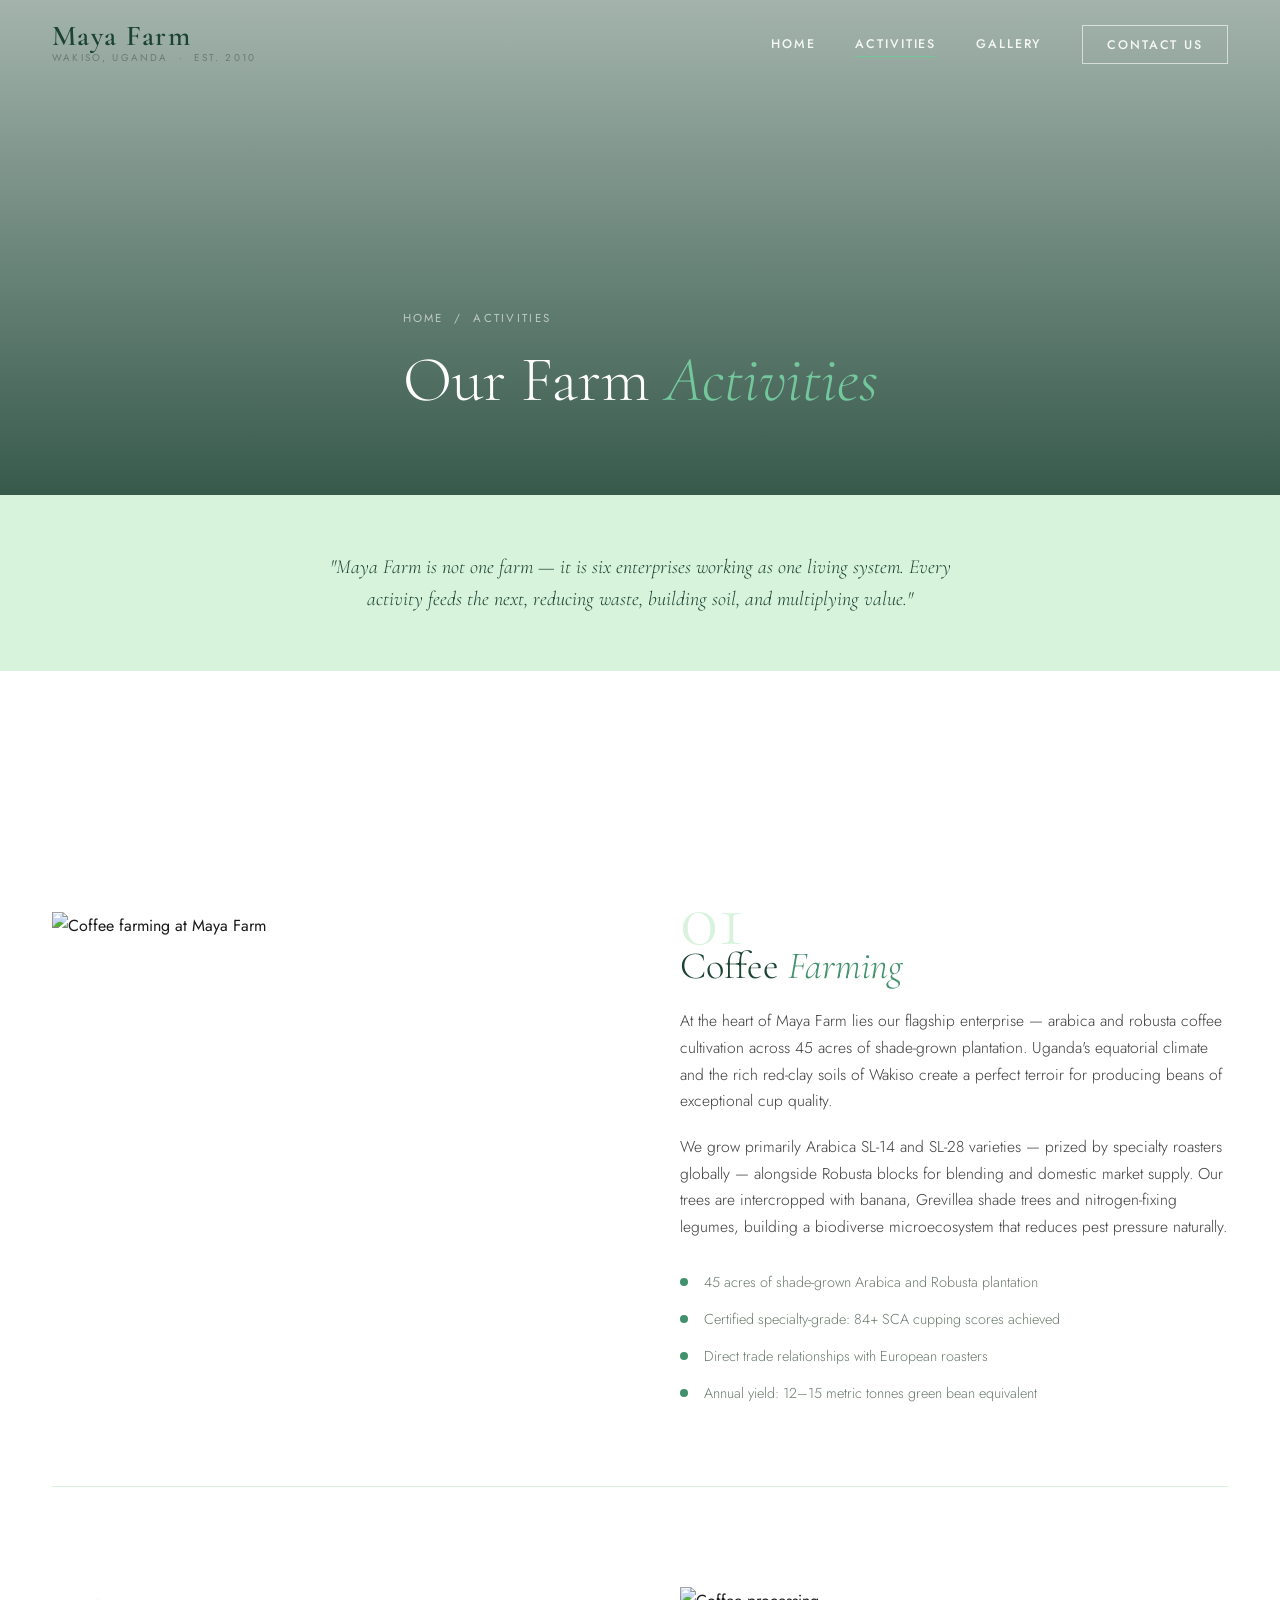
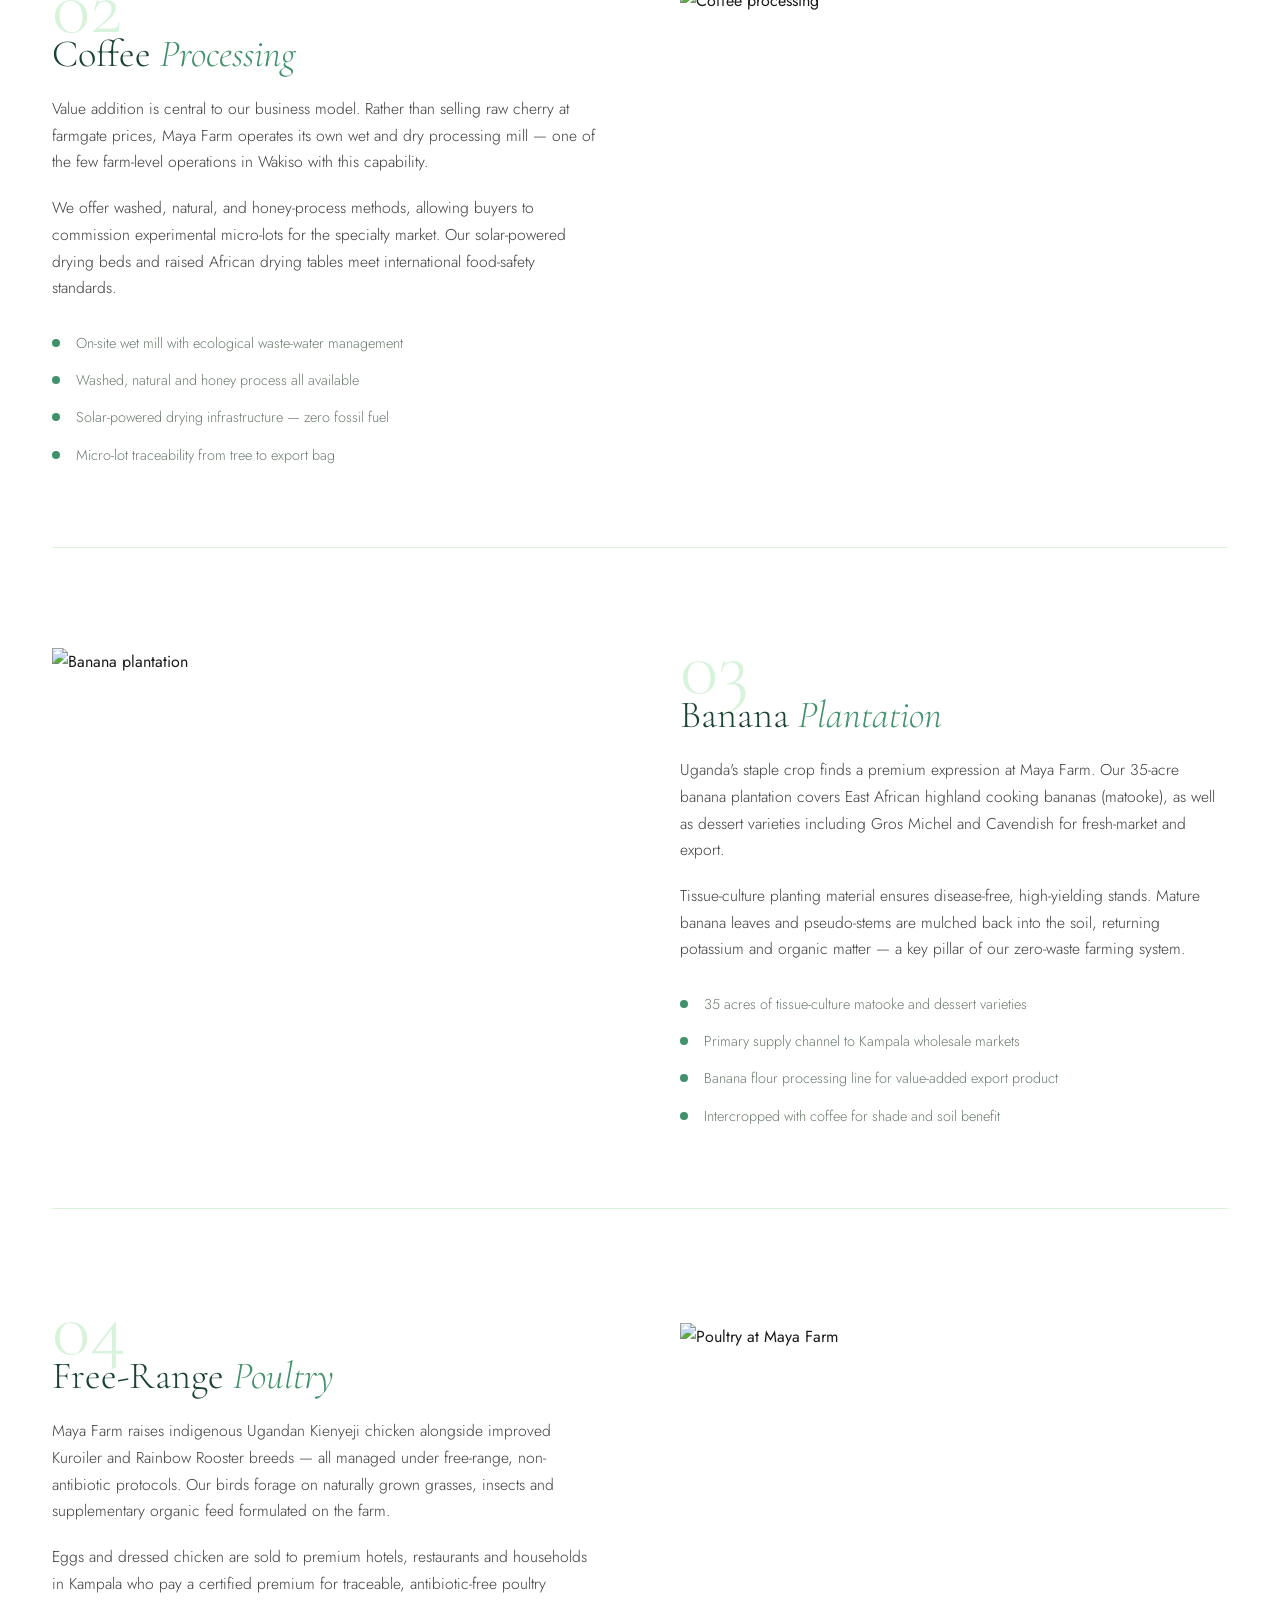
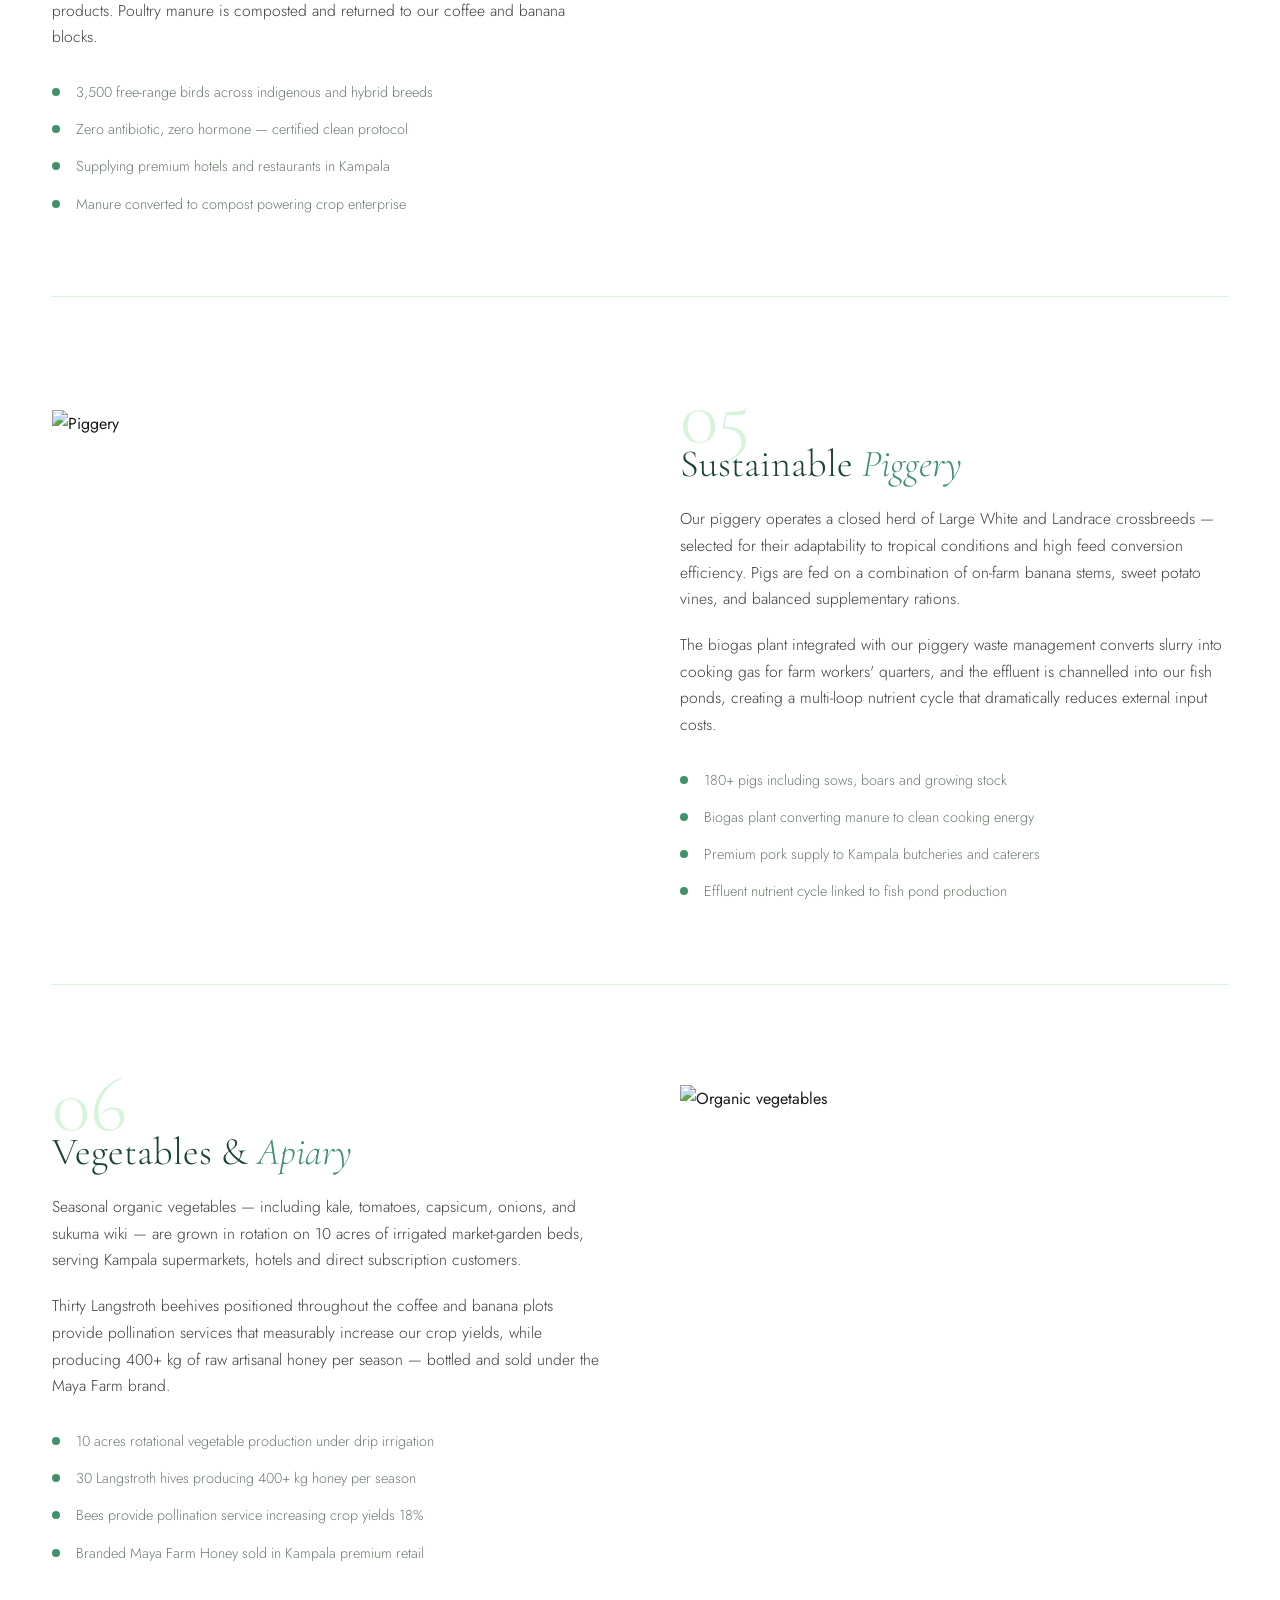
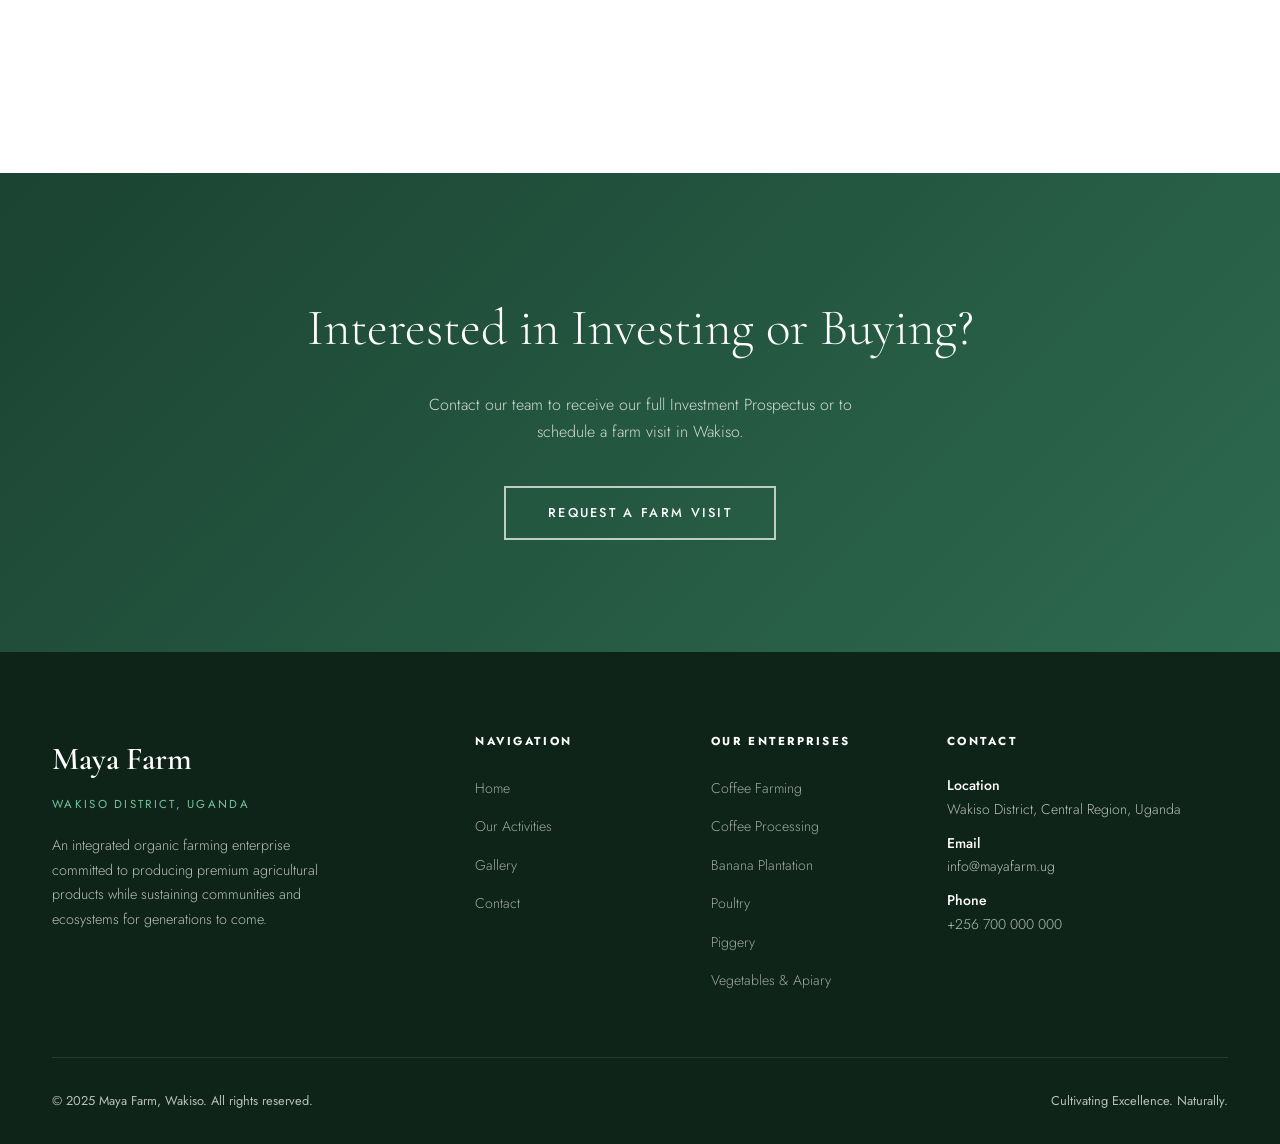
==== activities.html @ 23ce0fc7 "Add files via upload" ====
<!DOCTYPE html>
<html lang="en">
<head>
  <meta charset="UTF-8" />
  <meta name="viewport" content="width=device-width, initial-scale=1.0" />
  <title>Our Activities — Maya Farm | Wakiso, Uganda</title>
  <meta name="description" content="Discover Maya Farm's six integrated enterprises: coffee farming, banana plantation, coffee processing, poultry, piggery, vegetables and apiary — all certified organic in Wakiso, Uganda." />
  <link rel="stylesheet" href="css/style.css" />
</head>
<body>

  <!-- ══ NAVIGATION ══ -->
  <nav class="nav scrolled" id="mainNav">
    <div class="container nav-inner">
      <a href="index.html" class="nav-logo">
        <span class="logo-name" style="color:var(--green-deep)">Maya Farm</span>
        <span class="logo-tagline" style="color:var(--text-light)">Wakiso, Uganda &nbsp;·&nbsp; Est. 2010</span>
      </a>
      <ul class="nav-links">
        <li><a href="index.html">Home</a></li>
        <li><a href="activities.html" class="active">Activities</a></li>
        <li><a href="gallery.html">Gallery</a></li>
        <li><a href="contact.html" class="nav-cta">Contact Us</a></li>
      </ul>
      <div class="hamburger" id="hamburger">
        <span></span><span></span><span></span>
      </div>
    </div>
  </nav>

  <!-- ══ PAGE HEADER ══ -->
  <header class="page-header">
    <div class="page-header-bg" style="background-image: url('https://images.unsplash.com/photo-1500382017468-9049fed747ef?w=1800&q=80');"></div>
    <div class="container page-header-content">
      <div class="breadcrumb">Home &nbsp;/&nbsp; Activities</div>
      <h1>Our Farm <em>Activities</em></h1>
    </div>
  </header>

  <!-- ══ INTRO STRIP ══ -->
  <section style="background: var(--green-pale); padding: 3.5rem 0;">
    <div class="container" style="text-align:center; max-width:720px;">
      <p class="fade-in" style="font-family: var(--font-display); font-size:1.25rem; font-weight:300; color:var(--green-deep); line-height:1.6; font-style:italic;">
        "Maya Farm is not one farm — it is six enterprises working as one living system. Every activity feeds the next, reducing waste, building soil, and multiplying value."
      </p>
    </div>
  </section>

  <!-- ══ ACTIVITIES FULL ══ -->
  <main class="activities-full">
    <div class="container">

      <!-- 01. Coffee Farming -->
      <div class="activity-section" id="coffee">
        <div class="activity-img fade-in-left">
          <img src="https://images.unsplash.com/photo-1447933601403-0c6688de566e?w=900&q=80"
               alt="Coffee farming at Maya Farm" loading="lazy" />
        </div>
        <div class="activity-info fade-in-right">
          <div class="activity-number">01</div>
          <h2>Coffee <em>Farming</em></h2>
          <p>
            At the heart of Maya Farm lies our flagship enterprise — arabica and robusta coffee cultivation across 45 acres of shade-grown plantation. Uganda's equatorial climate and the rich red-clay soils of Wakiso create a perfect terroir for producing beans of exceptional cup quality.
          </p>
          <p>
            We grow primarily Arabica SL-14 and SL-28 varieties — prized by specialty roasters globally — alongside Robusta blocks for blending and domestic market supply. Our trees are intercropped with banana, Grevillea shade trees and nitrogen-fixing legumes, building a biodiverse microecosystem that reduces pest pressure naturally.
          </p>
          <div class="activity-highlights">
            <div class="highlight-row">
              <div class="highlight-dot"></div>
              <p>45 acres of shade-grown Arabica and Robusta plantation</p>
            </div>
            <div class="highlight-row">
              <div class="highlight-dot"></div>
              <p>Certified specialty-grade: 84+ SCA cupping scores achieved</p>
            </div>
            <div class="highlight-row">
              <div class="highlight-dot"></div>
              <p>Direct trade relationships with European roasters</p>
            </div>
            <div class="highlight-row">
              <div class="highlight-dot"></div>
              <p>Annual yield: 12–15 metric tonnes green bean equivalent</p>
            </div>
          </div>
        </div>
      </div>

      <!-- 02. Coffee Processing -->
      <div class="activity-section reverse" id="coffee-processing">
        <div class="activity-img fade-in-right">
          <img src="https://images.unsplash.com/photo-1611689342806-0863700ce1e4?w=900&q=80"
               alt="Coffee processing" loading="lazy" />
        </div>
        <div class="activity-info fade-in-left">
          <div class="activity-number">02</div>
          <h2>Coffee <em>Processing</em></h2>
          <p>
            Value addition is central to our business model. Rather than selling raw cherry at farmgate prices, Maya Farm operates its own wet and dry processing mill — one of the few farm-level operations in Wakiso with this capability.
          </p>
          <p>
            We offer washed, natural, and honey-process methods, allowing buyers to commission experimental micro-lots for the specialty market. Our solar-powered drying beds and raised African drying tables meet international food-safety standards.
          </p>
          <div class="activity-highlights">
            <div class="highlight-row">
              <div class="highlight-dot"></div>
              <p>On-site wet mill with ecological waste-water management</p>
            </div>
            <div class="highlight-row">
              <div class="highlight-dot"></div>
              <p>Washed, natural and honey process all available</p>
            </div>
            <div class="highlight-row">
              <div class="highlight-dot"></div>
              <p>Solar-powered drying infrastructure — zero fossil fuel</p>
            </div>
            <div class="highlight-row">
              <div class="highlight-dot"></div>
              <p>Micro-lot traceability from tree to export bag</p>
            </div>
          </div>
        </div>
      </div>

      <!-- 03. Banana Plantation -->
      <div class="activity-section" id="banana">
        <div class="activity-img fade-in-left">
          <img src="https://images.unsplash.com/photo-1528825871115-3581a5387919?w=900&q=80"
               alt="Banana plantation" loading="lazy" />
        </div>
        <div class="activity-info fade-in-right">
          <div class="activity-number">03</div>
          <h2>Banana <em>Plantation</em></h2>
          <p>
            Uganda's staple crop finds a premium expression at Maya Farm. Our 35-acre banana plantation covers East African highland cooking bananas (matooke), as well as dessert varieties including Gros Michel and Cavendish for fresh-market and export.
          </p>
          <p>
            Tissue-culture planting material ensures disease-free, high-yielding stands. Mature banana leaves and pseudo-stems are mulched back into the soil, returning potassium and organic matter — a key pillar of our zero-waste farming system.
          </p>
          <div class="activity-highlights">
            <div class="highlight-row">
              <div class="highlight-dot"></div>
              <p>35 acres of tissue-culture matooke and dessert varieties</p>
            </div>
            <div class="highlight-row">
              <div class="highlight-dot"></div>
              <p>Primary supply channel to Kampala wholesale markets</p>
            </div>
            <div class="highlight-row">
              <div class="highlight-dot"></div>
              <p>Banana flour processing line for value-added export product</p>
            </div>
            <div class="highlight-row">
              <div class="highlight-dot"></div>
              <p>Intercropped with coffee for shade and soil benefit</p>
            </div>
          </div>
        </div>
      </div>

      <!-- 04. Poultry -->
      <div class="activity-section reverse" id="livestock">
        <div class="activity-img fade-in-right">
          <img src="https://images.unsplash.com/photo-1504274066651-8d31a536b11a?w=900&q=80"
               alt="Poultry at Maya Farm" loading="lazy" />
        </div>
        <div class="activity-info fade-in-left">
          <div class="activity-number">04</div>
          <h2>Free-Range <em>Poultry</em></h2>
          <p>
            Maya Farm raises indigenous Ugandan Kienyeji chicken alongside improved Kuroiler and Rainbow Rooster breeds — all managed under free-range, non-antibiotic protocols. Our birds forage on naturally grown grasses, insects and supplementary organic feed formulated on the farm.
          </p>
          <p>
            Eggs and dressed chicken are sold to premium hotels, restaurants and households in Kampala who pay a certified premium for traceable, antibiotic-free poultry products. Poultry manure is composted and returned to our coffee and banana blocks.
          </p>
          <div class="activity-highlights">
            <div class="highlight-row">
              <div class="highlight-dot"></div>
              <p>3,500 free-range birds across indigenous and hybrid breeds</p>
            </div>
            <div class="highlight-row">
              <div class="highlight-dot"></div>
              <p>Zero antibiotic, zero hormone — certified clean protocol</p>
            </div>
            <div class="highlight-row">
              <div class="highlight-dot"></div>
              <p>Supplying premium hotels and restaurants in Kampala</p>
            </div>
            <div class="highlight-row">
              <div class="highlight-dot"></div>
              <p>Manure converted to compost powering crop enterprise</p>
            </div>
          </div>
        </div>
      </div>

      <!-- 05. Piggery -->
      <div class="activity-section" id="piggery">
        <div class="activity-img fade-in-left">
          <img src="https://images.unsplash.com/photo-1582564286939-400a311013a2?w=900&q=80"
               alt="Piggery" loading="lazy" />
        </div>
        <div class="activity-info fade-in-right">
          <div class="activity-number">05</div>
          <h2>Sustainable <em>Piggery</em></h2>
          <p>
            Our piggery operates a closed herd of Large White and Landrace crossbreeds — selected for their adaptability to tropical conditions and high feed conversion efficiency. Pigs are fed on a combination of on-farm banana stems, sweet potato vines, and balanced supplementary rations.
          </p>
          <p>
            The biogas plant integrated with our piggery waste management converts slurry into cooking gas for farm workers' quarters, and the effluent is channelled into our fish ponds, creating a multi-loop nutrient cycle that dramatically reduces external input costs.
          </p>
          <div class="activity-highlights">
            <div class="highlight-row">
              <div class="highlight-dot"></div>
              <p>180+ pigs including sows, boars and growing stock</p>
            </div>
            <div class="highlight-row">
              <div class="highlight-dot"></div>
              <p>Biogas plant converting manure to clean cooking energy</p>
            </div>
            <div class="highlight-row">
              <div class="highlight-dot"></div>
              <p>Premium pork supply to Kampala butcheries and caterers</p>
            </div>
            <div class="highlight-row">
              <div class="highlight-dot"></div>
              <p>Effluent nutrient cycle linked to fish pond production</p>
            </div>
          </div>
        </div>
      </div>

      <!-- 06. Vegetables & Apiary -->
      <div class="activity-section reverse" id="vegetables">
        <div class="activity-img fade-in-right">
          <img src="https://images.unsplash.com/photo-1587049352851-8d4e89133924?w=900&q=80"
               alt="Organic vegetables" loading="lazy" />
        </div>
        <div class="activity-info fade-in-left">
          <div class="activity-number">06</div>
          <h2>Vegetables &amp; <em>Apiary</em></h2>
          <p>
            Seasonal organic vegetables — including kale, tomatoes, capsicum, onions, and sukuma wiki — are grown in rotation on 10 acres of irrigated market-garden beds, serving Kampala supermarkets, hotels and direct subscription customers.
          </p>
          <p>
            Thirty Langstroth beehives positioned throughout the coffee and banana plots provide pollination services that measurably increase our crop yields, while producing 400+ kg of raw artisanal honey per season — bottled and sold under the Maya Farm brand.
          </p>
          <div class="activity-highlights">
            <div class="highlight-row">
              <div class="highlight-dot"></div>
              <p>10 acres rotational vegetable production under drip irrigation</p>
            </div>
            <div class="highlight-row">
              <div class="highlight-dot"></div>
              <p>30 Langstroth hives producing 400+ kg honey per season</p>
            </div>
            <div class="highlight-row">
              <div class="highlight-dot"></div>
              <p>Bees provide pollination service increasing crop yields 18%</p>
            </div>
            <div class="highlight-row">
              <div class="highlight-dot"></div>
              <p>Branded Maya Farm Honey sold in Kampala premium retail</p>
            </div>
          </div>
        </div>
      </div>

    </div>
  </main>

  <!-- ══ CONTACT CTA ══ -->
  <section class="contact-cta">
    <div class="container">
      <h2 class="fade-in">Interested in Investing or Buying?</h2>
      <p class="fade-in delay-1">Contact our team to receive our full Investment Prospectus or to schedule a farm visit in Wakiso.</p>
      <a href="contact.html" class="btn-outline fade-in delay-2">Request a Farm Visit</a>
    </div>
  </section>

  <!-- ══ FOOTER ══ -->
  <footer>
    <div class="container">
      <div class="footer-grid">
        <div class="footer-brand">
          <div class="footer-logo">Maya Farm</div>
          <div class="footer-loc">Wakiso District, Uganda</div>
          <p>An integrated organic farming enterprise committed to producing premium agricultural products while sustaining communities and ecosystems for generations to come.</p>
        </div>
        <div class="footer-col">
          <h5>Navigation</h5>
          <ul>
            <li><a href="index.html">Home</a></li>
            <li><a href="activities.html">Our Activities</a></li>
            <li><a href="gallery.html">Gallery</a></li>
            <li><a href="contact.html">Contact</a></li>
          </ul>
        </div>
        <div class="footer-col">
          <h5>Our Enterprises</h5>
          <ul>
            <li><a href="#coffee">Coffee Farming</a></li>
            <li><a href="#coffee-processing">Coffee Processing</a></li>
            <li><a href="#banana">Banana Plantation</a></li>
            <li><a href="#livestock">Poultry</a></li>
            <li><a href="#piggery">Piggery</a></li>
            <li><a href="#vegetables">Vegetables &amp; Apiary</a></li>
          </ul>
        </div>
        <div class="footer-col footer-contact">
          <h5>Contact</h5>
          <p><strong>Location</strong><br>Wakiso District, Central Region, Uganda</p>
          <p><strong>Email</strong><br>info@mayafarm.ug</p>
          <p><strong>Phone</strong><br>+256 700 000 000</p>
        </div>
      </div>
      <div class="footer-bottom">
        <span>&copy; 2025 Maya Farm, Wakiso. All rights reserved.</span>
        <span>Cultivating Excellence. Naturally.</span>
      </div>
    </div>
  </footer>

  <script src="js/main.js"></script>
</body>
</html>
---- css/style.css ----
/* ============================================================
   MAYA FARM — Global Stylesheet
   Color Palette: White #FFFFFF, Green #2D6A4F, Accents
   ============================================================ */

@import url('https://fonts.googleapis.com/css2?family=Cormorant+Garamond:ital,wght@0,300;0,400;0,600;1,300;1,400&family=Jost:wght@200;300;400;500;600&display=swap');

/* ── CSS Variables ── */
:root {
  --green-deep:   #1B4332;
  --green-main:   #2D6A4F;
  --green-mid:    #40916C;
  --green-light:  #74C69D;
  --green-pale:   #D8F3DC;
  --white:        #FFFFFF;
  --cream:        #F9F6F0;
  --text-dark:    #1A1A1A;
  --text-mid:     #3D3D3D;
  --text-light:   #6B7B6E;
  --gold:         #C9A84C;

  --font-display: 'Cormorant Garamond', Georgia, serif;
  --font-body:    'Jost', sans-serif;

  --transition:   0.45s cubic-bezier(0.25, 0.46, 0.45, 0.94);
  --transition-slow: 0.8s cubic-bezier(0.25, 0.46, 0.45, 0.94);
}

/* ── Reset & Base ── */
*, *::before, *::after {
  box-sizing: border-box;
  margin: 0;
  padding: 0;
}

html {
  scroll-behavior: smooth;
  font-size: 16px;
}

body {
  font-family: var(--font-body);
  color: var(--text-dark);
  background: var(--white);
  line-height: 1.7;
  overflow-x: hidden;
}

img { display: block; width: 100%; object-fit: cover; }

a {
  text-decoration: none;
  color: inherit;
}

ul { list-style: none; }

/* ── Utility ── */
.container {
  max-width: 1240px;
  margin: 0 auto;
  padding: 0 2rem;
}

.section-label {
  font-family: var(--font-body);
  font-size: 0.75rem;
  font-weight: 500;
  letter-spacing: 0.25em;
  text-transform: uppercase;
  color: var(--green-mid);
  display: block;
  margin-bottom: 1rem;
}

.section-title {
  font-family: var(--font-display);
  font-size: clamp(2.2rem, 4vw, 3.4rem);
  font-weight: 300;
  line-height: 1.2;
  color: var(--green-deep);
}

.section-title em {
  font-style: italic;
  color: var(--green-mid);
}

.btn-primary {
  display: inline-block;
  padding: 0.9rem 2.6rem;
  background: var(--green-main);
  color: var(--white);
  font-family: var(--font-body);
  font-size: 0.8rem;
  font-weight: 500;
  letter-spacing: 0.18em;
  text-transform: uppercase;
  border: 2px solid var(--green-main);
  transition: var(--transition);
  cursor: pointer;
}

.btn-primary:hover {
  background: transparent;
  color: var(--green-main);
}

.btn-outline {
  display: inline-block;
  padding: 0.9rem 2.6rem;
  background: transparent;
  color: var(--white);
  font-family: var(--font-body);
  font-size: 0.8rem;
  font-weight: 500;
  letter-spacing: 0.18em;
  text-transform: uppercase;
  border: 2px solid rgba(255,255,255,0.7);
  transition: var(--transition);
  cursor: pointer;
}

.btn-outline:hover {
  background: var(--white);
  color: var(--green-deep);
  border-color: var(--white);
}

/* ── Fade-in Animations ── */
.fade-in {
  opacity: 0;
  transform: translateY(40px);
  transition: opacity 0.8s ease, transform 0.8s ease;
}

.fade-in.visible {
  opacity: 1;
  transform: translateY(0);
}

.fade-in-left {
  opacity: 0;
  transform: translateX(-50px);
  transition: opacity 0.9s ease, transform 0.9s ease;
}

.fade-in-left.visible {
  opacity: 1;
  transform: translateX(0);
}

.fade-in-right {
  opacity: 0;
  transform: translateX(50px);
  transition: opacity 0.9s ease, transform 0.9s ease;
}

.fade-in-right.visible {
  opacity: 1;
  transform: translateX(0);
}

.delay-1 { transition-delay: 0.15s; }
.delay-2 { transition-delay: 0.3s; }
.delay-3 { transition-delay: 0.45s; }
.delay-4 { transition-delay: 0.6s; }

/* ══════════════════════════════════
   NAVIGATION
══════════════════════════════════ */
.nav {
  position: fixed;
  top: 0;
  left: 0;
  right: 0;
  z-index: 1000;
  padding: 1.4rem 0;
  transition: var(--transition);
}

.nav.scrolled {
  background: rgba(255,255,255,0.97);
  padding: 0.9rem 0;
  box-shadow: 0 2px 30px rgba(0,0,0,0.08);
}

.nav-inner {
  display: flex;
  align-items: center;
  justify-content: space-between;
}

.nav-logo {
  display: flex;
  flex-direction: column;
  line-height: 1;
}

.nav-logo .logo-name {
  font-family: var(--font-display);
  font-size: 1.8rem;
  font-weight: 600;
  color: var(--white);
  letter-spacing: 0.05em;
  transition: var(--transition);
}

.nav-logo .logo-tagline {
  font-family: var(--font-body);
  font-size: 0.62rem;
  letter-spacing: 0.22em;
  text-transform: uppercase;
  color: rgba(255,255,255,0.75);
  margin-top: 2px;
  transition: var(--transition);
}

.nav.scrolled .logo-name { color: var(--green-deep); }
.nav.scrolled .logo-tagline { color: var(--text-light); }

.nav-links {
  display: flex;
  gap: 2.5rem;
  align-items: center;
}

.nav-links a {
  font-size: 0.78rem;
  font-weight: 500;
  letter-spacing: 0.15em;
  text-transform: uppercase;
  color: rgba(255,255,255,0.9);
  position: relative;
  transition: var(--transition);
}

.nav-links a::after {
  content: '';
  position: absolute;
  bottom: -4px;
  left: 0;
  width: 0;
  height: 1px;
  background: var(--green-light);
  transition: width var(--transition);
}

.nav-links a:hover::after,
.nav-links a.active::after { width: 100%; }

.nav.scrolled .nav-links a { color: var(--text-mid); }
.nav.scrolled .nav-links a::after { background: var(--green-main); }

.nav-cta {
  padding: 0.6rem 1.5rem !important;
  border: 1px solid rgba(255,255,255,0.6);
  transition: var(--transition) !important;
}

.nav.scrolled .nav-cta {
  border-color: var(--green-main);
  color: var(--green-main) !important;
}

.nav-cta:hover {
  background: rgba(255,255,255,0.15);
}

.nav.scrolled .nav-cta:hover {
  background: var(--green-main) !important;
  color: var(--white) !important;
}

/* Hamburger */
.hamburger {
  display: none;
  flex-direction: column;
  gap: 5px;
  cursor: pointer;
  padding: 5px;
}

.hamburger span {
  display: block;
  width: 28px;
  height: 2px;
  background: var(--white);
  transition: var(--transition);
}

.nav.scrolled .hamburger span { background: var(--green-deep); }

.hamburger.open span:nth-child(1) { transform: rotate(45deg) translate(5px, 5px); }
.hamburger.open span:nth-child(2) { opacity: 0; }
.hamburger.open span:nth-child(3) { transform: rotate(-45deg) translate(5px, -5px); }

/* ══════════════════════════════════
   HERO (index.html)
══════════════════════════════════ */
.hero {
  position: relative;
  height: 100vh;
  min-height: 680px;
  display: flex;
  align-items: center;
  overflow: hidden;
}

.hero-bg {
  position: absolute;
  inset: 0;
  background: linear-gradient(
    135deg,
    rgba(27,67,50,0.88) 0%,
    rgba(45,106,79,0.65) 50%,
    rgba(27,67,50,0.80) 100%
  ),
  url('https://images.unsplash.com/photo-1605000797499-95a51c5269ae?w=1800&q=80') center/cover no-repeat;
  animation: heroZoom 12s ease-in-out infinite alternate;
}

@keyframes heroZoom {
  from { transform: scale(1); }
  to   { transform: scale(1.06); }
}

.hero-content {
  position: relative;
  z-index: 2;
  max-width: 780px;
}

.hero-badge {
  display: inline-block;
  font-size: 0.72rem;
  letter-spacing: 0.28em;
  text-transform: uppercase;
  color: var(--green-light);
  border: 1px solid var(--green-light);
  padding: 0.45rem 1.2rem;
  margin-bottom: 2rem;
  animation: fadeDown 0.8s ease 0.3s both;
}

.hero h1 {
  font-family: var(--font-display);
  font-size: clamp(3rem, 6.5vw, 5.5rem);
  font-weight: 300;
  color: var(--white);
  line-height: 1.1;
  margin-bottom: 1.5rem;
  animation: fadeDown 0.8s ease 0.5s both;
}

.hero h1 em {
  font-style: italic;
  color: var(--green-light);
}

.hero-desc {
  font-size: 1.05rem;
  color: rgba(255,255,255,0.82);
  max-width: 520px;
  margin-bottom: 2.5rem;
  animation: fadeDown 0.8s ease 0.7s both;
  font-weight: 300;
}

.hero-actions {
  display: flex;
  gap: 1.2rem;
  flex-wrap: wrap;
  animation: fadeDown 0.8s ease 0.9s both;
}

.hero-scroll {
  position: absolute;
  bottom: 2.5rem;
  left: 50%;
  transform: translateX(-50%);
  display: flex;
  flex-direction: column;
  align-items: center;
  gap: 0.5rem;
  color: rgba(255,255,255,0.6);
  font-size: 0.68rem;
  letter-spacing: 0.2em;
  text-transform: uppercase;
  animation: pulse 2s ease-in-out infinite;
}

.hero-scroll .scroll-line {
  width: 1px;
  height: 50px;
  background: linear-gradient(to bottom, rgba(255,255,255,0.6), transparent);
}

@keyframes fadeDown {
  from { opacity: 0; transform: translateY(-20px); }
  to   { opacity: 1; transform: translateY(0); }
}

@keyframes pulse {
  0%, 100% { opacity: 0.5; }
  50%       { opacity: 1; }
}

/* ── Stats Bar ── */
.stats-bar {
  background: var(--green-deep);
  padding: 2.5rem 0;
}

.stats-grid {
  display: grid;
  grid-template-columns: repeat(4, 1fr);
  gap: 0;
  text-align: center;
}

.stat-item {
  padding: 1rem 1.5rem;
  border-right: 1px solid rgba(255,255,255,0.12);
}

.stat-item:last-child { border-right: none; }

.stat-number {
  font-family: var(--font-display);
  font-size: 2.8rem;
  font-weight: 300;
  color: var(--green-light);
  line-height: 1;
  display: block;
}

.stat-label {
  font-size: 0.72rem;
  letter-spacing: 0.18em;
  text-transform: uppercase;
  color: rgba(255,255,255,0.6);
  margin-top: 0.5rem;
}

/* ── About Section ── */
.about-section {
  padding: 8rem 0;
  background: var(--white);
}

.about-grid {
  display: grid;
  grid-template-columns: 1fr 1fr;
  gap: 6rem;
  align-items: center;
}

.about-image-wrap {
  position: relative;
}

.about-img-main {
  height: 540px;
  border-radius: 0;
  overflow: hidden;
}

.about-img-main img {
  height: 100%;
  transition: transform 1.2s ease;
}

.about-img-main:hover img { transform: scale(1.04); }

.about-img-accent {
  position: absolute;
  bottom: -3rem;
  right: -3rem;
  width: 220px;
  height: 180px;
  overflow: hidden;
  border: 6px solid var(--white);
  box-shadow: 0 20px 60px rgba(0,0,0,0.15);
}

.about-text { padding-right: 1rem; }

.about-text p {
  color: var(--text-mid);
  margin-bottom: 1.4rem;
  font-weight: 300;
  font-size: 1.02rem;
}

.about-features {
  display: grid;
  grid-template-columns: 1fr 1fr;
  gap: 1rem;
  margin-top: 2.5rem;
}

.feature-item {
  padding: 1.2rem;
  border-left: 3px solid var(--green-mid);
  background: var(--cream);
}

.feature-item h4 {
  font-family: var(--font-body);
  font-size: 0.8rem;
  font-weight: 600;
  letter-spacing: 0.1em;
  text-transform: uppercase;
  color: var(--green-deep);
  margin-bottom: 0.3rem;
}

.feature-item p {
  font-size: 0.85rem;
  color: var(--text-light);
  margin: 0;
}

/* ── Activities Preview ── */
.activities-preview {
  padding: 8rem 0;
  background: var(--cream);
}

.activities-header {
  text-align: center;
  max-width: 620px;
  margin: 0 auto 4.5rem;
}

.activities-header p {
  color: var(--text-mid);
  font-weight: 300;
  margin-top: 1.2rem;
}

.activities-grid {
  display: grid;
  grid-template-columns: repeat(3, 1fr);
  gap: 2px;
}

.activity-card {
  position: relative;
  height: 480px;
  overflow: hidden;
  cursor: pointer;
}

.activity-card img {
  height: 100%;
  transition: transform var(--transition-slow);
  filter: brightness(0.75);
}

.activity-card:hover img {
  transform: scale(1.08);
  filter: brightness(0.5);
}

.activity-card-overlay {
  position: absolute;
  inset: 0;
  background: linear-gradient(to top, rgba(27,67,50,0.9) 0%, transparent 55%);
  display: flex;
  flex-direction: column;
  justify-content: flex-end;
  padding: 2.5rem;
  transition: var(--transition);
}

.activity-card:hover .activity-card-overlay {
  background: linear-gradient(to top, rgba(27,67,50,0.95) 0%, rgba(27,67,50,0.4) 100%);
}

.activity-tag {
  font-size: 0.68rem;
  letter-spacing: 0.22em;
  text-transform: uppercase;
  color: var(--green-light);
  margin-bottom: 0.6rem;
}

.activity-card h3 {
  font-family: var(--font-display);
  font-size: 1.7rem;
  font-weight: 300;
  color: var(--white);
  line-height: 1.2;
  margin-bottom: 1rem;
}

.activity-card p {
  font-size: 0.88rem;
  color: rgba(255,255,255,0.8);
  font-weight: 300;
  max-height: 0;
  overflow: hidden;
  transition: max-height var(--transition-slow), opacity 0.4s ease;
  opacity: 0;
}

.activity-card:hover p {
  max-height: 120px;
  opacity: 1;
}

.activity-link {
  font-size: 0.72rem;
  letter-spacing: 0.18em;
  text-transform: uppercase;
  color: var(--green-light);
  margin-top: 1rem;
  display: inline-block;
  opacity: 0;
  transform: translateX(-10px);
  transition: opacity 0.3s ease 0.2s, transform 0.3s ease 0.2s;
}

.activity-card:hover .activity-link {
  opacity: 1;
  transform: translateX(0);
}

/* ── Why Invest Section ── */
.invest-section {
  padding: 8rem 0;
  background: var(--green-deep);
  position: relative;
  overflow: hidden;
}

.invest-section::before {
  content: '';
  position: absolute;
  top: -100px;
  right: -100px;
  width: 500px;
  height: 500px;
  border-radius: 50%;
  background: rgba(64,145,108,0.1);
}

.invest-section .section-label { color: var(--green-light); }
.invest-section .section-title { color: var(--white); }
.invest-section .section-title em { color: var(--green-light); }

.invest-grid {
  display: grid;
  grid-template-columns: 1fr 1fr;
  gap: 5rem;
  align-items: center;
  margin-top: 3.5rem;
}

.invest-cards {
  display: grid;
  grid-template-columns: 1fr 1fr;
  gap: 1.5rem;
}

.invest-card {
  padding: 2rem;
  border: 1px solid rgba(255,255,255,0.1);
  transition: var(--transition);
  position: relative;
  overflow: hidden;
}

.invest-card::before {
  content: '';
  position: absolute;
  bottom: 0;
  left: 0;
  width: 100%;
  height: 3px;
  background: var(--green-light);
  transform: scaleX(0);
  transform-origin: left;
  transition: transform var(--transition);
}

.invest-card:hover {
  background: rgba(255,255,255,0.05);
  border-color: rgba(255,255,255,0.2);
}

.invest-card:hover::before { transform: scaleX(1); }

.invest-card h4 {
  font-family: var(--font-display);
  font-size: 1.1rem;
  font-weight: 400;
  color: var(--white);
  margin-bottom: 0.7rem;
}

.invest-card p {
  font-size: 0.85rem;
  color: rgba(255,255,255,0.6);
  font-weight: 300;
  line-height: 1.6;
}

.invest-image {
  height: 520px;
  overflow: hidden;
}

.invest-image img {
  height: 100%;
  transition: transform 1.2s ease;
}

.invest-image:hover img { transform: scale(1.04); }

/* ── Testimonial / Quote Strip ── */
.quote-strip {
  background: var(--green-pale);
  padding: 5rem 0;
  text-align: center;
}

.quote-strip blockquote {
  font-family: var(--font-display);
  font-size: clamp(1.5rem, 3vw, 2.3rem);
  font-style: italic;
  font-weight: 300;
  color: var(--green-deep);
  max-width: 800px;
  margin: 0 auto 1.5rem;
  line-height: 1.4;
}

.quote-strip cite {
  font-style: normal;
  font-size: 0.78rem;
  letter-spacing: 0.18em;
  text-transform: uppercase;
  color: var(--green-mid);
}

/* ── Gallery Preview ── */
.gallery-preview {
  padding: 8rem 0;
  background: var(--white);
}

.gallery-masonry {
  display: grid;
  grid-template-columns: repeat(4, 1fr);
  grid-auto-rows: 220px;
  gap: 4px;
  margin-top: 3.5rem;
}

.gallery-item {
  overflow: hidden;
  position: relative;
  cursor: pointer;
}

.gallery-item.tall { grid-row: span 2; }
.gallery-item.wide { grid-column: span 2; }

.gallery-item img {
  height: 100%;
  transition: transform var(--transition-slow);
}

.gallery-item:hover img { transform: scale(1.08); }

.gallery-item-overlay {
  position: absolute;
  inset: 0;
  background: rgba(27,67,50,0);
  transition: background var(--transition);
  display: flex;
  align-items: center;
  justify-content: center;
}

.gallery-item:hover .gallery-item-overlay {
  background: rgba(27,67,50,0.55);
}

.gallery-item-overlay span {
  color: var(--white);
  font-size: 0.72rem;
  letter-spacing: 0.22em;
  text-transform: uppercase;
  opacity: 0;
  transition: opacity var(--transition);
}

.gallery-item:hover .gallery-item-overlay span { opacity: 1; }

.gallery-cta {
  text-align: center;
  margin-top: 3rem;
}

/* ── Contact CTA Strip ── */
.contact-cta {
  padding: 7rem 0;
  background: linear-gradient(135deg, var(--green-deep) 0%, var(--green-main) 100%);
  text-align: center;
}

.contact-cta h2 {
  font-family: var(--font-display);
  font-size: clamp(2rem, 4vw, 3.2rem);
  font-weight: 300;
  color: var(--white);
  margin-bottom: 1.2rem;
}

.contact-cta p {
  color: rgba(255,255,255,0.78);
  font-weight: 300;
  max-width: 480px;
  margin: 0 auto 2.5rem;
}

/* ══════════════════════════════════
   FOOTER
══════════════════════════════════ */
footer {
  background: #0f2419;
  color: rgba(255,255,255,0.7);
  padding: 5rem 0 2rem;
}

.footer-grid {
  display: grid;
  grid-template-columns: 2fr 1fr 1fr 1.5fr;
  gap: 3rem;
  margin-bottom: 4rem;
}

.footer-brand .footer-logo {
  font-family: var(--font-display);
  font-size: 2rem;
  font-weight: 600;
  color: var(--white);
  margin-bottom: 0.5rem;
}

.footer-brand .footer-loc {
  font-size: 0.72rem;
  letter-spacing: 0.2em;
  text-transform: uppercase;
  color: var(--green-light);
  margin-bottom: 1.2rem;
}

.footer-brand p {
  font-size: 0.9rem;
  line-height: 1.7;
  font-weight: 300;
  max-width: 280px;
}

.footer-col h5 {
  font-family: var(--font-body);
  font-size: 0.72rem;
  letter-spacing: 0.22em;
  text-transform: uppercase;
  color: var(--white);
  margin-bottom: 1.4rem;
}

.footer-col ul {
  display: flex;
  flex-direction: column;
  gap: 0.7rem;
}

.footer-col ul li a {
  font-size: 0.88rem;
  color: rgba(255,255,255,0.6);
  font-weight: 300;
  transition: color var(--transition);
}

.footer-col ul li a:hover { color: var(--green-light); }

.footer-contact p {
  font-size: 0.88rem;
  font-weight: 300;
  margin-bottom: 0.6rem;
}

.footer-contact strong {
  color: var(--white);
  font-weight: 500;
}

.footer-bottom {
  border-top: 1px solid rgba(255,255,255,0.1);
  padding-top: 2rem;
  display: flex;
  justify-content: space-between;
  align-items: center;
  font-size: 0.8rem;
}

/* ══════════════════════════════════
   PAGE HEADERS (Inner Pages)
══════════════════════════════════ */
.page-header {
  height: 55vh;
  min-height: 400px;
  position: relative;
  display: flex;
  align-items: flex-end;
  padding-bottom: 5rem;
  overflow: hidden;
}

.page-header-bg {
  position: absolute;
  inset: 0;
  background-size: cover;
  background-position: center;
  animation: heroZoom 14s ease-in-out infinite alternate;
}

.page-header-bg::after {
  content: '';
  position: absolute;
  inset: 0;
  background: linear-gradient(to top, rgba(27,67,50,0.88) 0%, rgba(27,67,50,0.4) 100%);
}

.page-header-content {
  position: relative;
  z-index: 2;
}

.page-header-content .breadcrumb {
  font-size: 0.72rem;
  letter-spacing: 0.2em;
  text-transform: uppercase;
  color: rgba(255,255,255,0.6);
  margin-bottom: 1rem;
}

.page-header-content h1 {
  font-family: var(--font-display);
  font-size: clamp(2.5rem, 5vw, 4.5rem);
  font-weight: 300;
  color: var(--white);
  line-height: 1.1;
}

.page-header-content h1 em {
  font-style: italic;
  color: var(--green-light);
}

/* ══════════════════════════════════
   ACTIVITIES PAGE
══════════════════════════════════ */
.activities-full {
  padding: 8rem 0;
  background: var(--white);
}

.activity-section {
  display: grid;
  grid-template-columns: 1fr 1fr;
  gap: 5rem;
  align-items: center;
  padding: 5rem 0;
  border-bottom: 1px solid var(--green-pale);
}

.activity-section:last-child { border-bottom: none; }

.activity-section.reverse { direction: rtl; }
.activity-section.reverse > * { direction: ltr; }

.activity-img {
  height: 460px;
  overflow: hidden;
  position: relative;
}

.activity-img img {
  height: 100%;
  transition: transform 1.2s ease;
}

.activity-img:hover img { transform: scale(1.05); }

.activity-number {
  font-family: var(--font-display);
  font-size: 5rem;
  font-weight: 300;
  color: var(--green-pale);
  line-height: 1;
  margin-bottom: -1rem;
}

.activity-info h2 {
  font-family: var(--font-display);
  font-size: 2.4rem;
  font-weight: 300;
  color: var(--green-deep);
  margin-bottom: 1.2rem;
  line-height: 1.2;
}

.activity-info h2 em { font-style: italic; color: var(--green-mid); }

.activity-info p {
  color: var(--text-mid);
  font-weight: 300;
  margin-bottom: 1.2rem;
  font-size: 0.98rem;
}

.activity-highlights {
  margin-top: 1.8rem;
  display: flex;
  flex-direction: column;
  gap: 0.8rem;
}

.highlight-row {
  display: flex;
  align-items: flex-start;
  gap: 1rem;
}

.highlight-dot {
  width: 8px;
  height: 8px;
  border-radius: 50%;
  background: var(--green-mid);
  flex-shrink: 0;
  margin-top: 0.5rem;
}

.highlight-row p {
  font-size: 0.9rem;
  color: var(--text-light);
  margin: 0;
}

/* ══════════════════════════════════
   GALLERY PAGE
══════════════════════════════════ */
.gallery-full {
  padding: 6rem 0 8rem;
  background: var(--white);
}

.gallery-filters {
  display: flex;
  gap: 0.8rem;
  margin-bottom: 3rem;
  flex-wrap: wrap;
}

.filter-btn {
  padding: 0.55rem 1.4rem;
  font-size: 0.75rem;
  letter-spacing: 0.15em;
  text-transform: uppercase;
  border: 1px solid var(--green-mid);
  color: var(--green-mid);
  background: transparent;
  cursor: pointer;
  transition: var(--transition);
  font-family: var(--font-body);
}

.filter-btn:hover,
.filter-btn.active {
  background: var(--green-main);
  color: var(--white);
  border-color: var(--green-main);
}

.gallery-grid-full {
  display: grid;
  grid-template-columns: repeat(3, 1fr);
  gap: 4px;
}

.gallery-grid-full .gallery-item {
  height: 320px;
}

/* Lightbox */
.lightbox {
  position: fixed;
  inset: 0;
  background: rgba(0,0,0,0.95);
  z-index: 2000;
  display: flex;
  align-items: center;
  justify-content: center;
  opacity: 0;
  pointer-events: none;
  transition: opacity var(--transition);
}

.lightbox.open {
  opacity: 1;
  pointer-events: all;
}

.lightbox-img {
  max-width: 90vw;
  max-height: 85vh;
  object-fit: contain;
}

.lightbox-close {
  position: absolute;
  top: 2rem;
  right: 2rem;
  width: 44px;
  height: 44px;
  background: transparent;
  border: 1px solid rgba(255,255,255,0.3);
  color: var(--white);
  font-size: 1.4rem;
  cursor: pointer;
  display: flex;
  align-items: center;
  justify-content: center;
  transition: var(--transition);
}

.lightbox-close:hover {
  background: var(--white);
  color: var(--text-dark);
}

/* ══════════════════════════════════
   CONTACT PAGE
══════════════════════════════════ */
.contact-section {
  padding: 8rem 0;
  background: var(--white);
}

.contact-grid {
  display: grid;
  grid-template-columns: 1fr 1.4fr;
  gap: 5rem;
}

.contact-info h2 {
  font-family: var(--font-display);
  font-size: 2.4rem;
  font-weight: 300;
  color: var(--green-deep);
  margin-bottom: 1.2rem;
}

.contact-info p {
  color: var(--text-mid);
  font-weight: 300;
  margin-bottom: 2.5rem;
}

.contact-details {
  display: flex;
  flex-direction: column;
  gap: 1.5rem;
}

.contact-item {
  padding: 1.5rem;
  border-left: 3px solid var(--green-mid);
  background: var(--cream);
}

.contact-item h4 {
  font-size: 0.72rem;
  letter-spacing: 0.2em;
  text-transform: uppercase;
  color: var(--green-mid);
  margin-bottom: 0.5rem;
}

.contact-item p {
  font-size: 0.95rem;
  color: var(--text-dark);
  font-weight: 400;
  margin: 0;
}

/* Contact Form */
.contact-form-wrap {
  background: var(--cream);
  padding: 3rem;
}

.contact-form-wrap h3 {
  font-family: var(--font-display);
  font-size: 1.7rem;
  font-weight: 300;
  color: var(--green-deep);
  margin-bottom: 0.5rem;
}

.contact-form-wrap > p {
  font-size: 0.88rem;
  color: var(--text-light);
  margin-bottom: 2rem;
  font-weight: 300;
}

.form-row {
  display: grid;
  grid-template-columns: 1fr 1fr;
  gap: 1.2rem;
}

.form-group {
  margin-bottom: 1.4rem;
}

.form-group label {
  display: block;
  font-size: 0.72rem;
  letter-spacing: 0.15em;
  text-transform: uppercase;
  color: var(--text-mid);
  margin-bottom: 0.5rem;
  font-weight: 500;
}

.form-group input,
.form-group select,
.form-group textarea {
  width: 100%;
  padding: 0.9rem 1.1rem;
  border: 1px solid rgba(0,0,0,0.12);
  background: var(--white);
  font-family: var(--font-body);
  font-size: 0.92rem;
  color: var(--text-dark);
  transition: border-color var(--transition);
  outline: none;
  appearance: none;
}

.form-group input:focus,
.form-group select:focus,
.form-group textarea:focus {
  border-color: var(--green-mid);
}

.form-group textarea {
  height: 130px;
  resize: vertical;
}

.form-success {
  display: none;
  padding: 1.2rem;
  background: var(--green-pale);
  border-left: 3px solid var(--green-mid);
  color: var(--green-deep);
  font-size: 0.9rem;
  margin-top: 1rem;
}

.form-success.show { display: block; }

/* Map Embed */
.map-section {
  height: 420px;
  background: var(--cream);
  overflow: hidden;
}

.map-section iframe {
  width: 100%;
  height: 100%;
  border: none;
  filter: grayscale(20%);
}

/* ══════════════════════════════════
   RESPONSIVE
══════════════════════════════════ */
@media (max-width: 1024px) {
  .about-grid,
  .invest-grid,
  .contact-grid { grid-template-columns: 1fr; gap: 3.5rem; }

  .about-img-accent { display: none; }
  .activity-section { grid-template-columns: 1fr; gap: 2.5rem; }
  .activity-section.reverse { direction: ltr; }
  .footer-grid { grid-template-columns: 1fr 1fr; }
  .stats-grid { grid-template-columns: 2fr 2fr; }
  .gallery-masonry { grid-template-columns: repeat(2, 1fr); }
}

@media (max-width: 768px) {
  .nav-links { display: none; position: absolute; top: 100%; left: 0; right: 0;
    background: var(--white); flex-direction: column; padding: 2rem; gap: 1.5rem;
    box-shadow: 0 20px 40px rgba(0,0,0,0.1); }
  .nav-links.open { display: flex; }
  .nav-links a { color: var(--text-dark) !important; }
  .hamburger { display: flex; }

  .hero h1 { font-size: 2.8rem; }
  .activities-grid { grid-template-columns: 1fr; }
  .invest-cards { grid-template-columns: 1fr; }
  .gallery-masonry { grid-template-columns: 1fr; }
  .gallery-grid-full { grid-template-columns: 1fr 1fr; }
  .footer-grid { grid-template-columns: 1fr; }
  .stats-grid { grid-template-columns: 1fr 1fr; }
  .form-row { grid-template-columns: 1fr; }
  .footer-bottom { flex-direction: column; gap: 1rem; text-align: center; }
}
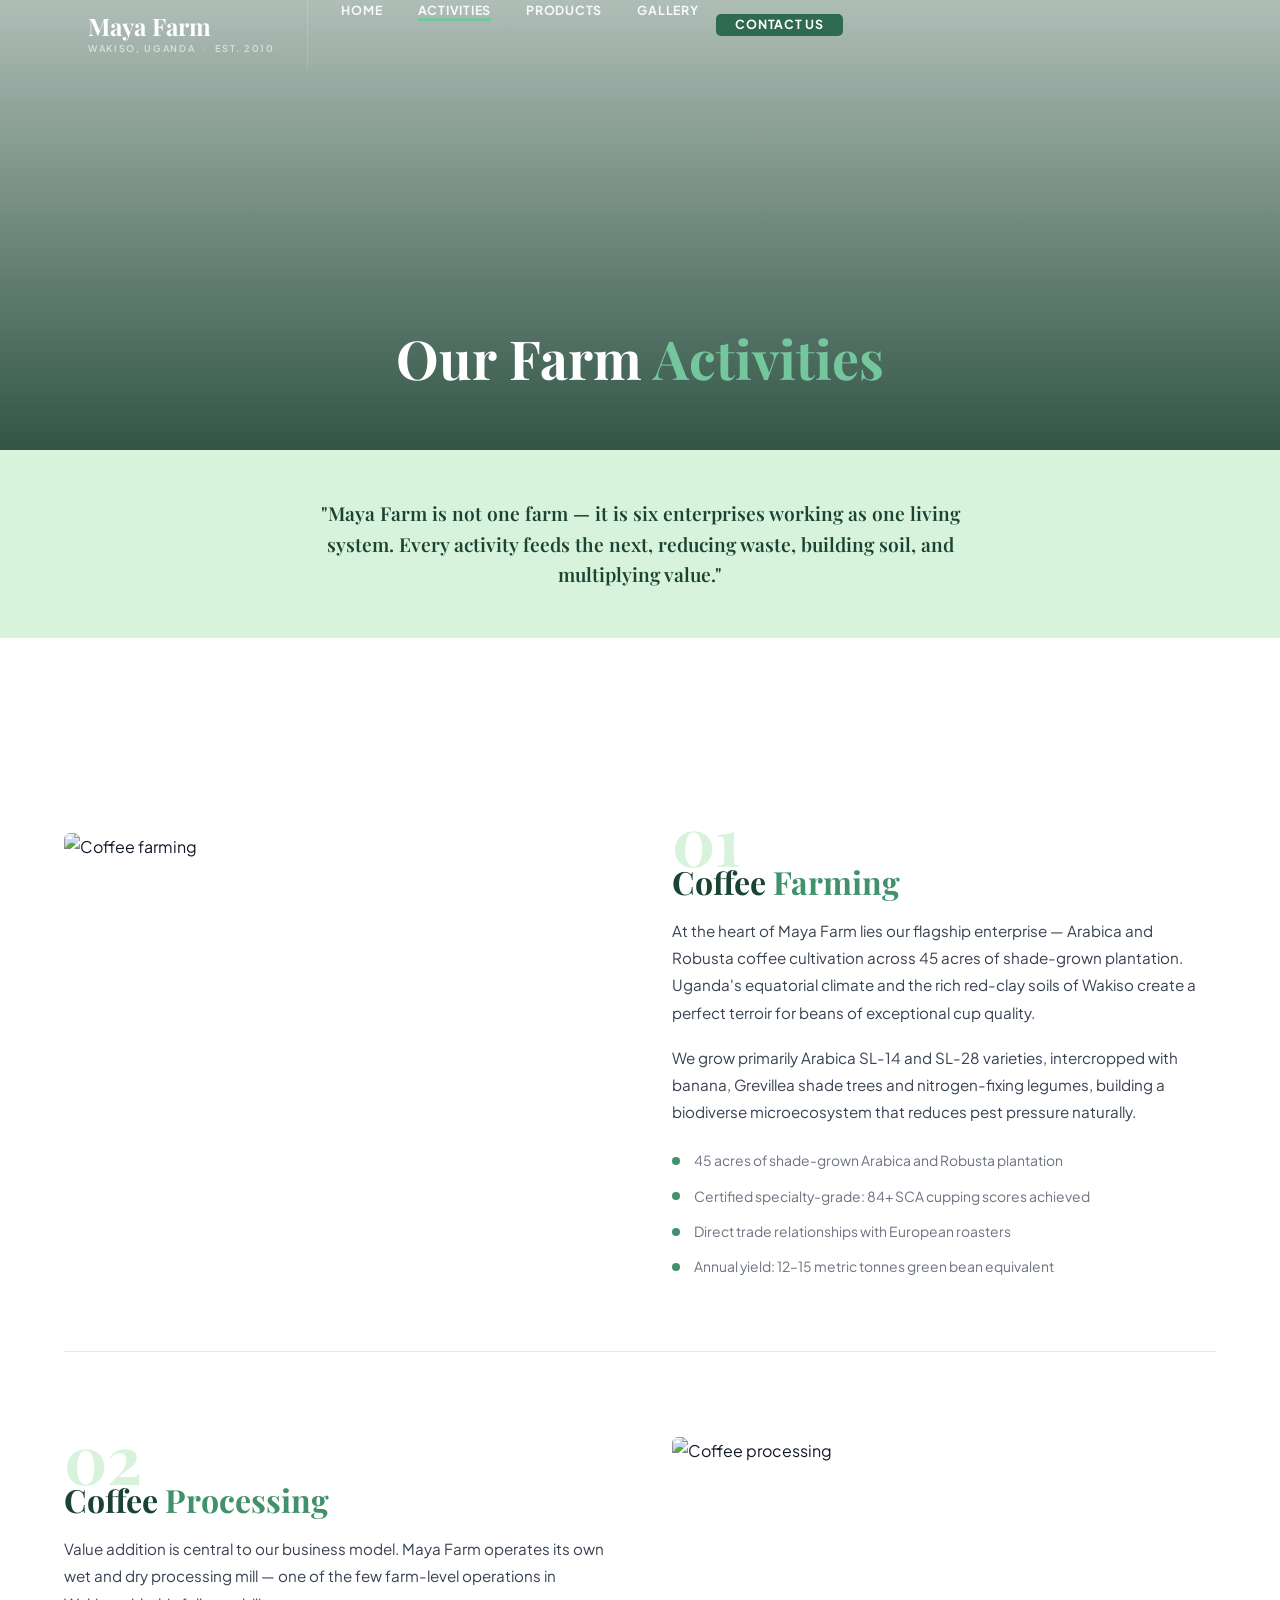
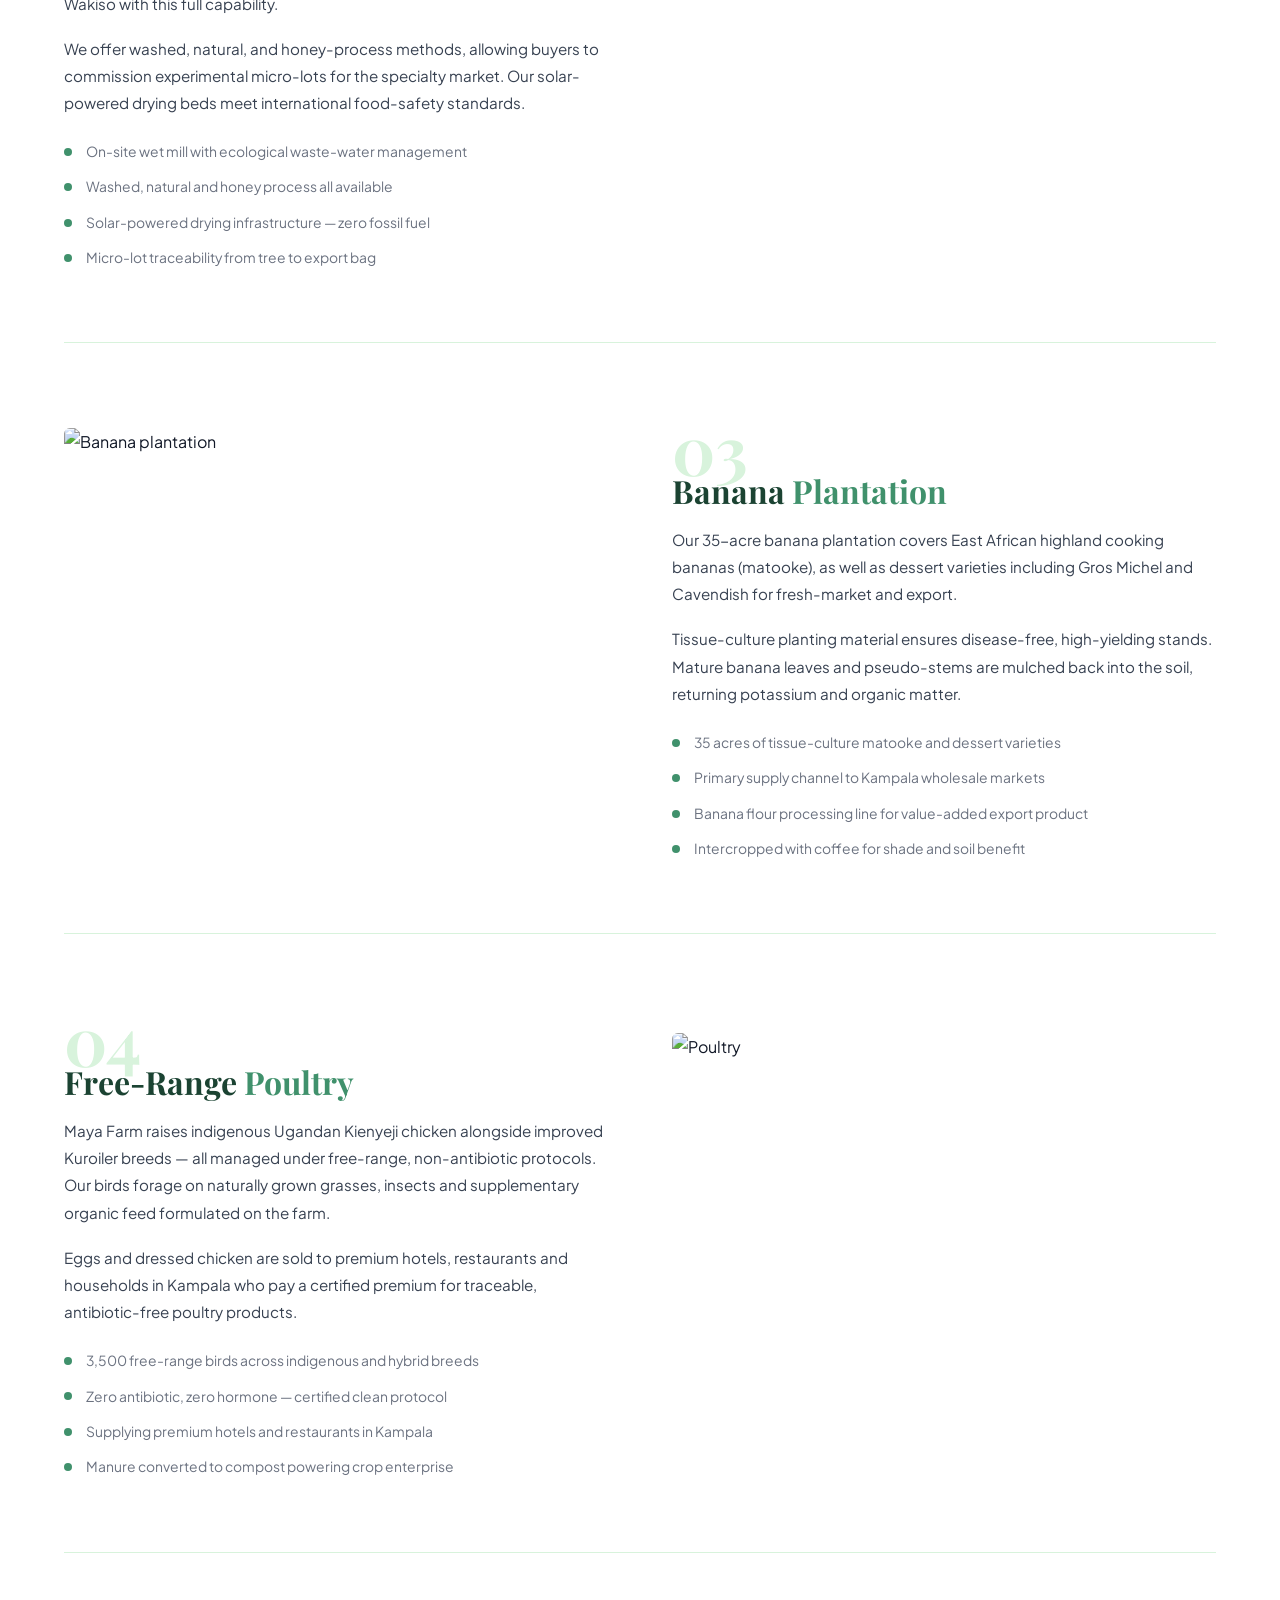
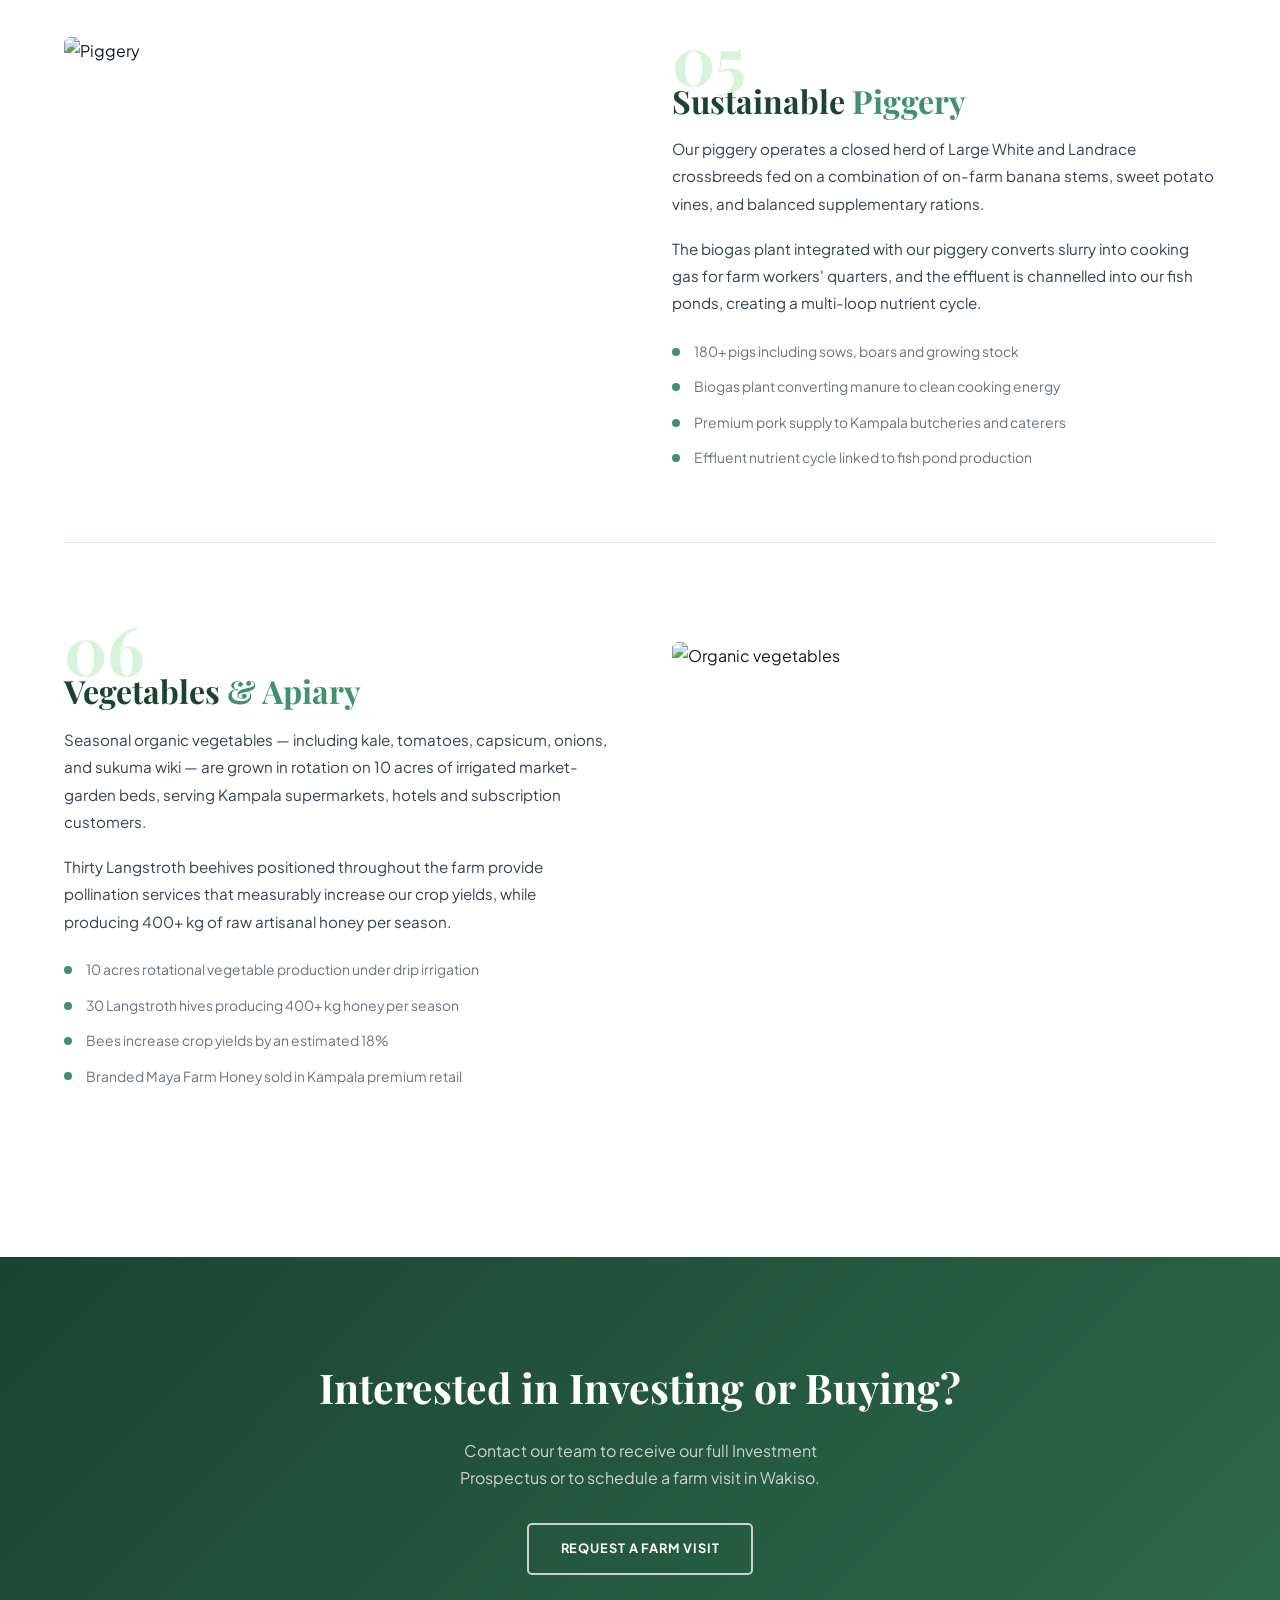
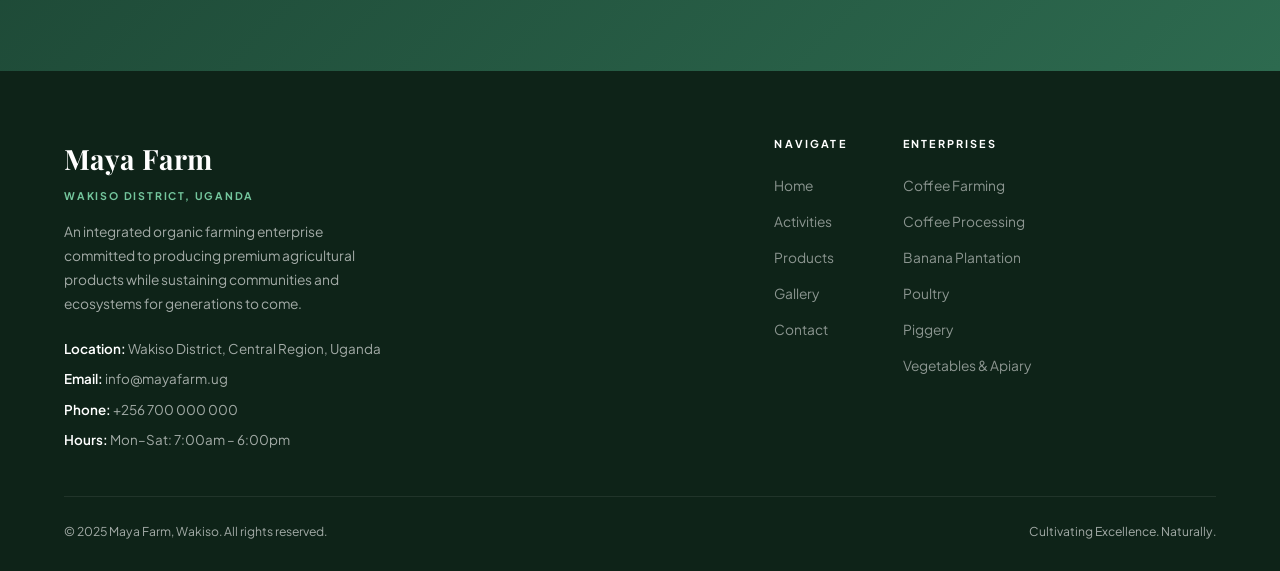
==== commit 3c6d12d3: "Add files via upload" ====
--- a/activities.html
+++ b/activities.html
@@ -1,303 +1,207 @@
 <!DOCTYPE html>
 <html lang="en">
 <head>
-  <meta charset="UTF-8" />
-  <meta name="viewport" content="width=device-width, initial-scale=1.0" />
+  <meta charset="UTF-8"/>
+  <meta name="viewport" content="width=device-width,initial-scale=1.0"/>
   <title>Our Activities — Maya Farm | Wakiso, Uganda</title>
-  <meta name="description" content="Discover Maya Farm's six integrated enterprises: coffee farming, banana plantation, coffee processing, poultry, piggery, vegetables and apiary — all certified organic in Wakiso, Uganda." />
-  <link rel="stylesheet" href="css/style.css" />
+  <link rel="stylesheet" href="css/style.css"/>
 </head>
 <body>
 
-  <!-- ══ NAVIGATION ══ -->
-  <nav class="nav scrolled" id="mainNav">
-    <div class="container nav-inner">
-      <a href="index.html" class="nav-logo">
-        <span class="logo-name" style="color:var(--green-deep)">Maya Farm</span>
-        <span class="logo-tagline" style="color:var(--text-light)">Wakiso, Uganda &nbsp;·&nbsp; Est. 2010</span>
-      </a>
-      <ul class="nav-links">
-        <li><a href="index.html">Home</a></li>
-        <li><a href="activities.html" class="active">Activities</a></li>
-        <li><a href="gallery.html">Gallery</a></li>
-        <li><a href="contact.html" class="nav-cta">Contact Us</a></li>
-      </ul>
-      <div class="hamburger" id="hamburger">
-        <span></span><span></span><span></span>
-      </div>
-    </div>
-  </nav>
-
-  <!-- ══ PAGE HEADER ══ -->
-  <header class="page-header">
-    <div class="page-header-bg" style="background-image: url('https://images.unsplash.com/photo-1500382017468-9049fed747ef?w=1800&q=80');"></div>
-    <div class="container page-header-content">
-      <div class="breadcrumb">Home &nbsp;/&nbsp; Activities</div>
-      <h1>Our Farm <em>Activities</em></h1>
-    </div>
-  </header>
-
-  <!-- ══ INTRO STRIP ══ -->
-  <section style="background: var(--green-pale); padding: 3.5rem 0;">
-    <div class="container" style="text-align:center; max-width:720px;">
-      <p class="fade-in" style="font-family: var(--font-display); font-size:1.25rem; font-weight:300; color:var(--green-deep); line-height:1.6; font-style:italic;">
-        "Maya Farm is not one farm — it is six enterprises working as one living system. Every activity feeds the next, reducing waste, building soil, and multiplying value."
-      </p>
-    </div>
-  </section>
-
-  <!-- ══ ACTIVITIES FULL ══ -->
-  <main class="activities-full">
-    <div class="container">
-
-      <!-- 01. Coffee Farming -->
-      <div class="activity-section" id="coffee">
-        <div class="activity-img fade-in-left">
-          <img src="https://images.unsplash.com/photo-1447933601403-0c6688de566e?w=900&q=80"
-               alt="Coffee farming at Maya Farm" loading="lazy" />
-        </div>
-        <div class="activity-info fade-in-right">
-          <div class="activity-number">01</div>
-          <h2>Coffee <em>Farming</em></h2>
-          <p>
-            At the heart of Maya Farm lies our flagship enterprise — arabica and robusta coffee cultivation across 45 acres of shade-grown plantation. Uganda's equatorial climate and the rich red-clay soils of Wakiso create a perfect terroir for producing beans of exceptional cup quality.
-          </p>
-          <p>
-            We grow primarily Arabica SL-14 and SL-28 varieties — prized by specialty roasters globally — alongside Robusta blocks for blending and domestic market supply. Our trees are intercropped with banana, Grevillea shade trees and nitrogen-fixing legumes, building a biodiverse microecosystem that reduces pest pressure naturally.
-          </p>
-          <div class="activity-highlights">
-            <div class="highlight-row">
-              <div class="highlight-dot"></div>
-              <p>45 acres of shade-grown Arabica and Robusta plantation</p>
-            </div>
-            <div class="highlight-row">
-              <div class="highlight-dot"></div>
-              <p>Certified specialty-grade: 84+ SCA cupping scores achieved</p>
-            </div>
-            <div class="highlight-row">
-              <div class="highlight-dot"></div>
-              <p>Direct trade relationships with European roasters</p>
-            </div>
-            <div class="highlight-row">
-              <div class="highlight-dot"></div>
-              <p>Annual yield: 12–15 metric tonnes green bean equivalent</p>
-            </div>
-          </div>
-        </div>
-      </div>
-
-      <!-- 02. Coffee Processing -->
-      <div class="activity-section reverse" id="coffee-processing">
-        <div class="activity-img fade-in-right">
-          <img src="https://images.unsplash.com/photo-1611689342806-0863700ce1e4?w=900&q=80"
-               alt="Coffee processing" loading="lazy" />
-        </div>
-        <div class="activity-info fade-in-left">
-          <div class="activity-number">02</div>
-          <h2>Coffee <em>Processing</em></h2>
-          <p>
-            Value addition is central to our business model. Rather than selling raw cherry at farmgate prices, Maya Farm operates its own wet and dry processing mill — one of the few farm-level operations in Wakiso with this capability.
-          </p>
-          <p>
-            We offer washed, natural, and honey-process methods, allowing buyers to commission experimental micro-lots for the specialty market. Our solar-powered drying beds and raised African drying tables meet international food-safety standards.
-          </p>
-          <div class="activity-highlights">
-            <div class="highlight-row">
-              <div class="highlight-dot"></div>
-              <p>On-site wet mill with ecological waste-water management</p>
-            </div>
-            <div class="highlight-row">
-              <div class="highlight-dot"></div>
-              <p>Washed, natural and honey process all available</p>
-            </div>
-            <div class="highlight-row">
-              <div class="highlight-dot"></div>
-              <p>Solar-powered drying infrastructure — zero fossil fuel</p>
-            </div>
-            <div class="highlight-row">
-              <div class="highlight-dot"></div>
-              <p>Micro-lot traceability from tree to export bag</p>
-            </div>
-          </div>
-        </div>
-      </div>
-
-      <!-- 03. Banana Plantation -->
-      <div class="activity-section" id="banana">
-        <div class="activity-img fade-in-left">
-          <img src="https://images.unsplash.com/photo-1528825871115-3581a5387919?w=900&q=80"
-               alt="Banana plantation" loading="lazy" />
-        </div>
-        <div class="activity-info fade-in-right">
-          <div class="activity-number">03</div>
-          <h2>Banana <em>Plantation</em></h2>
-          <p>
-            Uganda's staple crop finds a premium expression at Maya Farm. Our 35-acre banana plantation covers East African highland cooking bananas (matooke), as well as dessert varieties including Gros Michel and Cavendish for fresh-market and export.
-          </p>
-          <p>
-            Tissue-culture planting material ensures disease-free, high-yielding stands. Mature banana leaves and pseudo-stems are mulched back into the soil, returning potassium and organic matter — a key pillar of our zero-waste farming system.
-          </p>
-          <div class="activity-highlights">
-            <div class="highlight-row">
-              <div class="highlight-dot"></div>
-              <p>35 acres of tissue-culture matooke and dessert varieties</p>
-            </div>
-            <div class="highlight-row">
-              <div class="highlight-dot"></div>
-              <p>Primary supply channel to Kampala wholesale markets</p>
-            </div>
-            <div class="highlight-row">
-              <div class="highlight-dot"></div>
-              <p>Banana flour processing line for value-added export product</p>
-            </div>
-            <div class="highlight-row">
-              <div class="highlight-dot"></div>
-              <p>Intercropped with coffee for shade and soil benefit</p>
-            </div>
-          </div>
-        </div>
-      </div>
-
-      <!-- 04. Poultry -->
-      <div class="activity-section reverse" id="livestock">
-        <div class="activity-img fade-in-right">
-          <img src="https://images.unsplash.com/photo-1504274066651-8d31a536b11a?w=900&q=80"
-               alt="Poultry at Maya Farm" loading="lazy" />
-        </div>
-        <div class="activity-info fade-in-left">
-          <div class="activity-number">04</div>
-          <h2>Free-Range <em>Poultry</em></h2>
-          <p>
-            Maya Farm raises indigenous Ugandan Kienyeji chicken alongside improved Kuroiler and Rainbow Rooster breeds — all managed under free-range, non-antibiotic protocols. Our birds forage on naturally grown grasses, insects and supplementary organic feed formulated on the farm.
-          </p>
-          <p>
-            Eggs and dressed chicken are sold to premium hotels, restaurants and households in Kampala who pay a certified premium for traceable, antibiotic-free poultry products. Poultry manure is composted and returned to our coffee and banana blocks.
-          </p>
-          <div class="activity-highlights">
-            <div class="highlight-row">
-              <div class="highlight-dot"></div>
-              <p>3,500 free-range birds across indigenous and hybrid breeds</p>
-            </div>
-            <div class="highlight-row">
-              <div class="highlight-dot"></div>
-              <p>Zero antibiotic, zero hormone — certified clean protocol</p>
-            </div>
-            <div class="highlight-row">
-              <div class="highlight-dot"></div>
-              <p>Supplying premium hotels and restaurants in Kampala</p>
-            </div>
-            <div class="highlight-row">
-              <div class="highlight-dot"></div>
-              <p>Manure converted to compost powering crop enterprise</p>
-            </div>
-          </div>
-        </div>
-      </div>
-
-      <!-- 05. Piggery -->
-      <div class="activity-section" id="piggery">
-        <div class="activity-img fade-in-left">
-          <img src="https://images.unsplash.com/photo-1582564286939-400a311013a2?w=900&q=80"
-               alt="Piggery" loading="lazy" />
-        </div>
-        <div class="activity-info fade-in-right">
-          <div class="activity-number">05</div>
-          <h2>Sustainable <em>Piggery</em></h2>
-          <p>
-            Our piggery operates a closed herd of Large White and Landrace crossbreeds — selected for their adaptability to tropical conditions and high feed conversion efficiency. Pigs are fed on a combination of on-farm banana stems, sweet potato vines, and balanced supplementary rations.
-          </p>
-          <p>
-            The biogas plant integrated with our piggery waste management converts slurry into cooking gas for farm workers' quarters, and the effluent is channelled into our fish ponds, creating a multi-loop nutrient cycle that dramatically reduces external input costs.
-          </p>
-          <div class="activity-highlights">
-            <div class="highlight-row">
-              <div class="highlight-dot"></div>
-              <p>180+ pigs including sows, boars and growing stock</p>
-            </div>
-            <div class="highlight-row">
-              <div class="highlight-dot"></div>
-              <p>Biogas plant converting manure to clean cooking energy</p>
-            </div>
-            <div class="highlight-row">
-              <div class="highlight-dot"></div>
-              <p>Premium pork supply to Kampala butcheries and caterers</p>
-            </div>
-            <div class="highlight-row">
-              <div class="highlight-dot"></div>
-              <p>Effluent nutrient cycle linked to fish pond production</p>
-            </div>
-          </div>
-        </div>
-      </div>
-
-      <!-- 06. Vegetables & Apiary -->
-      <div class="activity-section reverse" id="vegetables">
-        <div class="activity-img fade-in-right">
-          <img src="https://images.unsplash.com/photo-1587049352851-8d4e89133924?w=900&q=80"
-               alt="Organic vegetables" loading="lazy" />
-        </div>
-        <div class="activity-info fade-in-left">
-          <div class="activity-number">06</div>
-          <h2>Vegetables &amp; <em>Apiary</em></h2>
-          <p>
-            Seasonal organic vegetables — including kale, tomatoes, capsicum, onions, and sukuma wiki — are grown in rotation on 10 acres of irrigated market-garden beds, serving Kampala supermarkets, hotels and direct subscription customers.
-          </p>
-          <p>
-            Thirty Langstroth beehives positioned throughout the coffee and banana plots provide pollination services that measurably increase our crop yields, while producing 400+ kg of raw artisanal honey per season — bottled and sold under the Maya Farm brand.
-          </p>
-          <div class="activity-highlights">
-            <div class="highlight-row">
-              <div class="highlight-dot"></div>
-              <p>10 acres rotational vegetable production under drip irrigation</p>
-            </div>
-            <div class="highlight-row">
-              <div class="highlight-dot"></div>
-              <p>30 Langstroth hives producing 400+ kg honey per season</p>
-            </div>
-            <div class="highlight-row">
-              <div class="highlight-dot"></div>
-              <p>Bees provide pollination service increasing crop yields 18%</p>
-            </div>
-            <div class="highlight-row">
-              <div class="highlight-dot"></div>
-              <p>Branded Maya Farm Honey sold in Kampala premium retail</p>
-            </div>
-          </div>
-        </div>
-      </div>
-
-    </div>
-  </main>
-
-  <!-- ══ CONTACT CTA ══ -->
-  <section class="contact-cta">
-    <div class="container">
-      <h2 class="fade-in">Interested in Investing or Buying?</h2>
-      <p class="fade-in delay-1">Contact our team to receive our full Investment Prospectus or to schedule a farm visit in Wakiso.</p>
-      <a href="contact.html" class="btn-outline fade-in delay-2">Request a Farm Visit</a>
-    </div>
-  </section>
-
-  <!-- ══ FOOTER ══ -->
-  <footer>
-    <div class="container">
-      <div class="footer-grid">
-        <div class="footer-brand">
-          <div class="footer-logo">Maya Farm</div>
-          <div class="footer-loc">Wakiso District, Uganda</div>
-          <p>An integrated organic farming enterprise committed to producing premium agricultural products while sustaining communities and ecosystems for generations to come.</p>
-        </div>
+<nav class="nav scrolled" id="mainNav">
+  <div class="nav-inner container">
+    <a href="index.html" class="nav-logo">
+      <span class="logo-name">Maya Farm</span>
+      <span class="logo-tagline">Wakiso, Uganda &nbsp;·&nbsp; Est. 2010</span>
+    </a>
+    <ul class="nav-links">
+      <li><a href="index.html">Home</a></li>
+      <li><a href="activities.html" class="active">Activities</a></li>
+      <li><a href="products.html">Products</a></li>
+      <li><a href="gallery.html">Gallery</a></li>
+      <li><a href="contact.html" class="nav-cta">Contact Us</a></li>
+    </ul>
+    <div class="hamburger" id="hamburger"><span></span><span></span><span></span></div>
+  </div>
+</nav>
+<div class="mobile-nav" id="mobileNav">
+  <a href="index.html">Home</a>
+  <a href="activities.html" class="active">Activities</a>
+  <a href="products.html">Products</a>
+  <a href="gallery.html">Gallery</a>
+  <a href="contact.html">Contact Us</a>
+</div>
+
+<header class="page-header">
+  <div class="page-header-bg" style="background-image:url('https://images.unsplash.com/photo-1500382017468-9049fed747ef?w=1800&q=80');"></div>
+  <div class="container page-header-content">
+    <h1>Our Farm <span>Activities</span></h1>
+  </div>
+</header>
+
+<section style="background:var(--green-pale);padding:3rem 0;">
+  <div class="container" style="text-align:center;max-width:700px;">
+    <p class="fade-in" style="font-family:var(--font-display);font-size:1.2rem;font-weight:600;color:var(--green-deep);line-height:1.6;">
+      "Maya Farm is not one farm — it is six enterprises working as one living system. Every activity feeds the next, reducing waste, building soil, and multiplying value."
+    </p>
+  </div>
+</section>
+
+<main class="activities-full">
+  <div class="container">
+
+    <!-- 01 Coffee -->
+    <div class="activity-section" id="coffee">
+      <div class="activity-img fade-in-left">
+        <img src="https://images.unsplash.com/photo-1447933601403-0c6688de566e?w=900&q=80" alt="Coffee farming" loading="lazy"/>
+      </div>
+      <div class="activity-info fade-in-right">
+        <div class="activity-number">01</div>
+        <h2>Coffee <span>Farming</span></h2>
+        <p>At the heart of Maya Farm lies our flagship enterprise — Arabica and Robusta coffee cultivation across 45 acres of shade-grown plantation. Uganda's equatorial climate and the rich red-clay soils of Wakiso create a perfect terroir for beans of exceptional cup quality.</p>
+        <p>We grow primarily Arabica SL-14 and SL-28 varieties, intercropped with banana, Grevillea shade trees and nitrogen-fixing legumes, building a biodiverse microecosystem that reduces pest pressure naturally.</p>
+        <div class="activity-highlights">
+          <div class="highlight-row"><div class="highlight-dot"></div><p>45 acres of shade-grown Arabica and Robusta plantation</p></div>
+          <div class="highlight-row"><div class="highlight-dot"></div><p>Certified specialty-grade: 84+ SCA cupping scores achieved</p></div>
+          <div class="highlight-row"><div class="highlight-dot"></div><p>Direct trade relationships with European roasters</p></div>
+          <div class="highlight-row"><div class="highlight-dot"></div><p>Annual yield: 12–15 metric tonnes green bean equivalent</p></div>
+        </div>
+      </div>
+    </div>
+
+    <!-- 02 Coffee Processing -->
+    <div class="activity-section reverse" id="coffee-processing">
+      <div class="activity-img fade-in-right">
+        <img src="https://images.unsplash.com/photo-1611689342806-0863700ce1e4?w=900&q=80" alt="Coffee processing" loading="lazy"/>
+      </div>
+      <div class="activity-info fade-in-left">
+        <div class="activity-number">02</div>
+        <h2>Coffee <span>Processing</span></h2>
+        <p>Value addition is central to our business model. Maya Farm operates its own wet and dry processing mill — one of the few farm-level operations in Wakiso with this full capability.</p>
+        <p>We offer washed, natural, and honey-process methods, allowing buyers to commission experimental micro-lots for the specialty market. Our solar-powered drying beds meet international food-safety standards.</p>
+        <div class="activity-highlights">
+          <div class="highlight-row"><div class="highlight-dot"></div><p>On-site wet mill with ecological waste-water management</p></div>
+          <div class="highlight-row"><div class="highlight-dot"></div><p>Washed, natural and honey process all available</p></div>
+          <div class="highlight-row"><div class="highlight-dot"></div><p>Solar-powered drying infrastructure — zero fossil fuel</p></div>
+          <div class="highlight-row"><div class="highlight-dot"></div><p>Micro-lot traceability from tree to export bag</p></div>
+        </div>
+      </div>
+    </div>
+
+    <!-- 03 Banana -->
+    <div class="activity-section" id="banana">
+      <div class="activity-img fade-in-left">
+        <img src="https://images.unsplash.com/photo-1528825871115-3581a5387919?w=900&q=80" alt="Banana plantation" loading="lazy"/>
+      </div>
+      <div class="activity-info fade-in-right">
+        <div class="activity-number">03</div>
+        <h2>Banana <span>Plantation</span></h2>
+        <p>Our 35-acre banana plantation covers East African highland cooking bananas (matooke), as well as dessert varieties including Gros Michel and Cavendish for fresh-market and export.</p>
+        <p>Tissue-culture planting material ensures disease-free, high-yielding stands. Mature banana leaves and pseudo-stems are mulched back into the soil, returning potassium and organic matter.</p>
+        <div class="activity-highlights">
+          <div class="highlight-row"><div class="highlight-dot"></div><p>35 acres of tissue-culture matooke and dessert varieties</p></div>
+          <div class="highlight-row"><div class="highlight-dot"></div><p>Primary supply channel to Kampala wholesale markets</p></div>
+          <div class="highlight-row"><div class="highlight-dot"></div><p>Banana flour processing line for value-added export product</p></div>
+          <div class="highlight-row"><div class="highlight-dot"></div><p>Intercropped with coffee for shade and soil benefit</p></div>
+        </div>
+      </div>
+    </div>
+
+    <!-- 04 Poultry -->
+    <div class="activity-section reverse" id="livestock">
+      <div class="activity-img fade-in-right">
+        <img src="https://images.unsplash.com/photo-1504274066651-8d31a536b11a?w=900&q=80" alt="Poultry" loading="lazy"/>
+      </div>
+      <div class="activity-info fade-in-left">
+        <div class="activity-number">04</div>
+        <h2>Free-Range <span>Poultry</span></h2>
+        <p>Maya Farm raises indigenous Ugandan Kienyeji chicken alongside improved Kuroiler breeds — all managed under free-range, non-antibiotic protocols. Our birds forage on naturally grown grasses, insects and supplementary organic feed formulated on the farm.</p>
+        <p>Eggs and dressed chicken are sold to premium hotels, restaurants and households in Kampala who pay a certified premium for traceable, antibiotic-free poultry products.</p>
+        <div class="activity-highlights">
+          <div class="highlight-row"><div class="highlight-dot"></div><p>3,500 free-range birds across indigenous and hybrid breeds</p></div>
+          <div class="highlight-row"><div class="highlight-dot"></div><p>Zero antibiotic, zero hormone — certified clean protocol</p></div>
+          <div class="highlight-row"><div class="highlight-dot"></div><p>Supplying premium hotels and restaurants in Kampala</p></div>
+          <div class="highlight-row"><div class="highlight-dot"></div><p>Manure converted to compost powering crop enterprise</p></div>
+        </div>
+      </div>
+    </div>
+
+    <!-- 05 Piggery -->
+    <div class="activity-section" id="piggery">
+      <div class="activity-img fade-in-left">
+        <img src="https://images.unsplash.com/photo-1582564286939-400a311013a2?w=900&q=80" alt="Piggery" loading="lazy"/>
+      </div>
+      <div class="activity-info fade-in-right">
+        <div class="activity-number">05</div>
+        <h2>Sustainable <span>Piggery</span></h2>
+        <p>Our piggery operates a closed herd of Large White and Landrace crossbreeds fed on a combination of on-farm banana stems, sweet potato vines, and balanced supplementary rations.</p>
+        <p>The biogas plant integrated with our piggery converts slurry into cooking gas for farm workers' quarters, and the effluent is channelled into our fish ponds, creating a multi-loop nutrient cycle.</p>
+        <div class="activity-highlights">
+          <div class="highlight-row"><div class="highlight-dot"></div><p>180+ pigs including sows, boars and growing stock</p></div>
+          <div class="highlight-row"><div class="highlight-dot"></div><p>Biogas plant converting manure to clean cooking energy</p></div>
+          <div class="highlight-row"><div class="highlight-dot"></div><p>Premium pork supply to Kampala butcheries and caterers</p></div>
+          <div class="highlight-row"><div class="highlight-dot"></div><p>Effluent nutrient cycle linked to fish pond production</p></div>
+        </div>
+      </div>
+    </div>
+
+    <!-- 06 Vegetables & Apiary -->
+    <div class="activity-section reverse" id="vegetables">
+      <div class="activity-img fade-in-right">
+        <img src="https://images.unsplash.com/photo-1587049352851-8d4e89133924?w=900&q=80" alt="Organic vegetables" loading="lazy"/>
+      </div>
+      <div class="activity-info fade-in-left">
+        <div class="activity-number">06</div>
+        <h2>Vegetables <span>&amp; Apiary</span></h2>
+        <p>Seasonal organic vegetables — including kale, tomatoes, capsicum, onions, and sukuma wiki — are grown in rotation on 10 acres of irrigated market-garden beds, serving Kampala supermarkets, hotels and subscription customers.</p>
+        <p>Thirty Langstroth beehives positioned throughout the farm provide pollination services that measurably increase our crop yields, while producing 400+ kg of raw artisanal honey per season.</p>
+        <div class="activity-highlights">
+          <div class="highlight-row"><div class="highlight-dot"></div><p>10 acres rotational vegetable production under drip irrigation</p></div>
+          <div class="highlight-row"><div class="highlight-dot"></div><p>30 Langstroth hives producing 400+ kg honey per season</p></div>
+          <div class="highlight-row"><div class="highlight-dot"></div><p>Bees increase crop yields by an estimated 18%</p></div>
+          <div class="highlight-row"><div class="highlight-dot"></div><p>Branded Maya Farm Honey sold in Kampala premium retail</p></div>
+        </div>
+      </div>
+    </div>
+
+  </div>
+</main>
+
+<section class="contact-cta">
+  <div class="container">
+    <h2 class="fade-in">Interested in Investing or Buying?</h2>
+    <p class="fade-in delay-1">Contact our team to receive our full Investment Prospectus or to schedule a farm visit in Wakiso.</p>
+    <a href="contact.html" class="btn-outline fade-in delay-2">Request a Farm Visit</a>
+  </div>
+</section>
+
+<footer>
+  <div class="container">
+    <div class="footer-grid">
+      <div class="footer-brand">
+        <div class="footer-logo">Maya Farm</div>
+        <div class="footer-loc">Wakiso District, Uganda</div>
+        <p>An integrated organic farming enterprise committed to producing premium agricultural products while sustaining communities and ecosystems for generations to come.</p>
+        <div class="footer-contact-info">
+          <span><strong>Location:</strong> Wakiso District, Central Region, Uganda</span>
+          <span><strong>Email:</strong> info@mayafarm.ug</span>
+          <span><strong>Phone:</strong> +256 700 000 000</span>
+          <span><strong>Hours:</strong> Mon–Sat: 7:00am – 6:00pm</span>
+        </div>
+      </div>
+      <div class="footer-links">
         <div class="footer-col">
-          <h5>Navigation</h5>
+          <h5>Navigate</h5>
           <ul>
             <li><a href="index.html">Home</a></li>
-            <li><a href="activities.html">Our Activities</a></li>
+            <li><a href="activities.html">Activities</a></li>
+            <li><a href="products.html">Products</a></li>
             <li><a href="gallery.html">Gallery</a></li>
             <li><a href="contact.html">Contact</a></li>
           </ul>
         </div>
         <div class="footer-col">
-          <h5>Our Enterprises</h5>
+          <h5>Enterprises</h5>
           <ul>
             <li><a href="#coffee">Coffee Farming</a></li>
             <li><a href="#coffee-processing">Coffee Processing</a></li>
@@ -307,20 +211,15 @@
             <li><a href="#vegetables">Vegetables &amp; Apiary</a></li>
           </ul>
         </div>
-        <div class="footer-col footer-contact">
-          <h5>Contact</h5>
-          <p><strong>Location</strong><br>Wakiso District, Central Region, Uganda</p>
-          <p><strong>Email</strong><br>info@mayafarm.ug</p>
-          <p><strong>Phone</strong><br>+256 700 000 000</p>
-        </div>
-      </div>
-      <div class="footer-bottom">
-        <span>&copy; 2025 Maya Farm, Wakiso. All rights reserved.</span>
-        <span>Cultivating Excellence. Naturally.</span>
-      </div>
-    </div>
-  </footer>
-
-  <script src="js/main.js"></script>
+      </div>
+    </div>
+    <div class="footer-bottom">
+      <span>&copy; 2025 Maya Farm, Wakiso. All rights reserved.</span>
+      <span>Cultivating Excellence. Naturally.</span>
+    </div>
+  </div>
+</footer>
+
+<script src="js/main.js"></script>
 </body>
 </html>
--- a/css/style.css
+++ b/css/style.css
@@ -1,11 +1,10 @@
 /* ============================================================
-   MAYA FARM — Global Stylesheet
-   Color Palette: White #FFFFFF, Green #2D6A4F, Accents
+   MAYA FARM — Global Stylesheet v2
+   Clean, bold, mobile-first
    ============================================================ */
 
-@import url('https://fonts.googleapis.com/css2?family=Cormorant+Garamond:ital,wght@0,300;0,400;0,600;1,300;1,400&family=Jost:wght@200;300;400;500;600&display=swap');
-
-/* ── CSS Variables ── */
+@import url('https://fonts.googleapis.com/css2?family=Plus+Jakarta+Sans:wght@300;400;500;600;700;800&family=Playfair+Display:wght@400;600;700&display=swap');
+
 :root {
   --green-deep:   #1B4332;
   --green-main:   #2D6A4F;
@@ -13,1319 +12,349 @@
   --green-light:  #74C69D;
   --green-pale:   #D8F3DC;
   --white:        #FFFFFF;
-  --cream:        #F9F6F0;
-  --text-dark:    #1A1A1A;
-  --text-mid:     #3D3D3D;
-  --text-light:   #6B7B6E;
-  --gold:         #C9A84C;
-
-  --font-display: 'Cormorant Garamond', Georgia, serif;
-  --font-body:    'Jost', sans-serif;
-
-  --transition:   0.45s cubic-bezier(0.25, 0.46, 0.45, 0.94);
-  --transition-slow: 0.8s cubic-bezier(0.25, 0.46, 0.45, 0.94);
+  --cream:        #F7F9F7;
+  --text-dark:    #111827;
+  --text-mid:     #374151;
+  --text-light:   #6B7280;
+  --font-display: 'Playfair Display', Georgia, serif;
+  --font-body:    'Plus Jakarta Sans', sans-serif;
+  --transition:   0.35s cubic-bezier(0.25,0.46,0.45,0.94);
+  --transition-slow: 0.7s cubic-bezier(0.25,0.46,0.45,0.94);
+  --radius: 5px;
 }
 
-/* ── Reset & Base ── */
-*, *::before, *::after {
-  box-sizing: border-box;
-  margin: 0;
-  padding: 0;
+*,*::before,*::after{box-sizing:border-box;margin:0;padding:0}
+html{scroll-behavior:smooth}
+body{font-family:var(--font-body);color:var(--text-dark);background:var(--white);line-height:1.7;overflow-x:hidden}
+img{display:block;width:100%;object-fit:cover}
+a{text-decoration:none;color:inherit}
+ul{list-style:none}
+
+.container{max-width:1200px;margin:0 auto;padding:0 1.5rem}
+
+.section-label{font-size:0.72rem;font-weight:700;letter-spacing:0.2em;text-transform:uppercase;color:var(--green-mid);display:inline-flex;align-items:center;gap:0.55rem;margin-bottom:0.85rem}
+.section-label::before{content:'';display:inline-block;width:16px;height:2px;background:var(--green-mid);flex-shrink:0}
+
+.section-title{font-family:var(--font-display);font-size:clamp(1.85rem,3.2vw,2.85rem);font-weight:700;line-height:1.2;color:var(--green-deep)}
+.section-title span{color:var(--green-mid)}
+
+.btn-primary{display:inline-block;padding:.82rem 2rem;background:var(--green-main);color:var(--white);font-family:var(--font-body);font-size:.8rem;font-weight:700;letter-spacing:.07em;text-transform:uppercase;border:2px solid var(--green-main);border-radius:var(--radius);transition:var(--transition);cursor:pointer;white-space:nowrap}
+.btn-primary:hover{background:var(--green-deep);border-color:var(--green-deep)}
+
+.btn-outline{display:inline-block;padding:.82rem 2rem;background:transparent;color:var(--white);font-family:var(--font-body);font-size:.8rem;font-weight:700;letter-spacing:.07em;text-transform:uppercase;border:2px solid rgba(255,255,255,.75);border-radius:var(--radius);transition:var(--transition);cursor:pointer;white-space:nowrap}
+.btn-outline:hover{background:var(--white);color:var(--green-deep);border-color:var(--white)}
+
+.btn-green-outline{display:inline-block;padding:.82rem 2rem;background:transparent;color:var(--green-main);font-family:var(--font-body);font-size:.8rem;font-weight:700;letter-spacing:.07em;text-transform:uppercase;border:2px solid var(--green-main);border-radius:var(--radius);transition:var(--transition);cursor:pointer}
+.btn-green-outline:hover{background:var(--green-main);color:var(--white)}
+
+/* Fade Animations */
+.fade-in{opacity:0;transform:translateY(30px);transition:opacity .75s ease,transform .75s ease}
+.fade-in.visible{opacity:1;transform:translateY(0)}
+.fade-in-left{opacity:0;transform:translateX(-42px);transition:opacity .85s ease,transform .85s ease}
+.fade-in-left.visible{opacity:1;transform:translateX(0)}
+.fade-in-right{opacity:0;transform:translateX(42px);transition:opacity .85s ease,transform .85s ease}
+.fade-in-right.visible{opacity:1;transform:translateX(0)}
+.delay-1{transition-delay:.12s}
+.delay-2{transition-delay:.24s}
+.delay-3{transition-delay:.36s}
+.delay-4{transition-delay:.48s}
+
+/* ══ NAVIGATION ══ */
+.nav{position:fixed;top:0;left:0;right:0;z-index:1000;background:rgba(255,255,255,0);transition:background var(--transition),box-shadow var(--transition)}
+.nav.scrolled{background:rgba(255,255,255,.97);box-shadow:0 1px 18px rgba(0,0,0,.08)}
+
+.nav-inner{display:flex;align-items:stretch;height:70px}
+
+.nav-logo{display:flex;flex-direction:column;justify-content:center;padding:0 2rem 0 1.5rem;border-right:1px solid rgba(255,255,255,.14);min-width:210px;text-decoration:none;flex-shrink:0;transition:border-color var(--transition)}
+.nav.scrolled .nav-logo{border-right-color:rgba(0,0,0,.08)}
+
+.nav-logo .logo-name{font-family:var(--font-display);font-size:1.5rem;font-weight:700;color:var(--white);line-height:1;transition:color var(--transition)}
+.nav-logo .logo-tagline{font-size:.58rem;font-weight:600;letter-spacing:.18em;text-transform:uppercase;color:rgba(255,255,255,.6);margin-top:3px;transition:color var(--transition)}
+.nav.scrolled .logo-name{color:var(--green-deep)}
+.nav.scrolled .logo-tagline{color:var(--text-light)}
+
+.nav-links{display:flex;align-items:stretch;flex:1;padding:0 1rem}
+.nav-links a{display:flex;align-items:center;padding:0 1.1rem;font-size:.78rem;font-weight:700;letter-spacing:.06em;text-transform:uppercase;color:rgba(255,255,255,.9);position:relative;transition:color var(--transition);white-space:nowrap}
+.nav-links a::after{content:'';position:absolute;bottom:0;left:1.1rem;right:1.1rem;height:3px;background:var(--green-light);transform:scaleX(0);transition:transform var(--transition)}
+.nav-links a:hover::after,.nav-links a.active::after{transform:scaleX(1)}
+.nav.scrolled .nav-links a{color:var(--text-mid)}
+.nav.scrolled .nav-links a:hover{color:var(--green-deep)}
+.nav.scrolled .nav-links a::after{background:var(--green-main)}
+
+.nav-links a.nav-cta{margin-left:auto;margin-top:.9rem;margin-bottom:.9rem;padding:0 1.2rem;background:var(--green-main);color:var(--white)!important;border-radius:var(--radius)}
+.nav-links a.nav-cta::after{display:none}
+.nav-links a.nav-cta:hover{background:var(--green-deep)!important}
+
+.hamburger{display:none;flex-direction:column;gap:5px;cursor:pointer;padding:0 1.5rem;align-self:center;margin-left:auto}
+.hamburger span{display:block;width:26px;height:2px;background:var(--white);transition:var(--transition);border-radius:2px}
+.nav.scrolled .hamburger span{background:var(--green-deep)}
+.hamburger.open span:nth-child(1){transform:rotate(45deg) translate(5px,5px)}
+.hamburger.open span:nth-child(2){opacity:0}
+.hamburger.open span:nth-child(3){transform:rotate(-45deg) translate(5px,-5px)}
+
+.mobile-nav{display:none;position:fixed;top:70px;left:0;right:0;background:var(--white);box-shadow:0 20px 40px rgba(0,0,0,.1);z-index:999;border-top:2px solid var(--green-pale)}
+.mobile-nav.open{display:block}
+.mobile-nav a{display:block;padding:.9rem 2rem;font-size:.85rem;font-weight:700;letter-spacing:.06em;text-transform:uppercase;color:var(--text-dark);border-bottom:1px solid var(--cream);transition:background var(--transition),color var(--transition)}
+.mobile-nav a:hover{background:var(--cream);color:var(--green-main)}
+.mobile-nav a.active{color:var(--green-main)}
+
+/* ══ HERO ══ */
+.hero{position:relative;height:100vh;min-height:620px;display:flex;align-items:center;overflow:hidden}
+.hero-bg{position:absolute;inset:0;background:linear-gradient(135deg,rgba(27,67,50,.88) 0%,rgba(45,106,79,.6) 50%,rgba(27,67,50,.82) 100%),url('https://images.unsplash.com/photo-1605000797499-95a51c5269ae?w=1800&q=80') center/cover no-repeat;animation:heroZoom 14s ease-in-out infinite alternate;will-change:transform}
+@keyframes heroZoom{from{transform:scale(1)}to{transform:scale(1.06)}}
+
+.hero-content{position:relative;z-index:2;max-width:740px}
+.hero-badge{display:inline-block;font-size:.7rem;font-weight:700;letter-spacing:.22em;text-transform:uppercase;color:var(--green-light);border:1px solid rgba(116,198,157,.5);padding:.38rem 1rem;margin-bottom:1.7rem;border-radius:2px;animation:fadeDown .7s ease .3s both}
+.hero h1{font-family:var(--font-display);font-size:clamp(2.5rem,5.5vw,4.8rem);font-weight:700;color:var(--white);line-height:1.12;margin-bottom:1.3rem;animation:fadeDown .7s ease .5s both}
+.hero h1 span{color:var(--green-light)}
+.hero-desc{font-size:.98rem;color:rgba(255,255,255,.82);max-width:490px;margin-bottom:2.1rem;font-weight:400;line-height:1.8;animation:fadeDown .7s ease .7s both}
+.hero-actions{display:flex;gap:1rem;flex-wrap:wrap;animation:fadeDown .7s ease .9s both}
+.hero-scroll{position:absolute;bottom:2rem;left:50%;transform:translateX(-50%);display:flex;flex-direction:column;align-items:center;gap:.45rem;color:rgba(255,255,255,.5);font-size:.62rem;letter-spacing:.2em;text-transform:uppercase;animation:pulseFade 2.5s ease infinite}
+.hero-scroll .scroll-line{width:1px;height:42px;background:linear-gradient(to bottom,rgba(255,255,255,.5),transparent)}
+@keyframes fadeDown{from{opacity:0;transform:translateY(-16px)}to{opacity:1;transform:translateY(0)}}
+@keyframes pulseFade{0%,100%{opacity:.35}50%{opacity:1}}
+
+/* Stats Bar */
+.stats-bar{background:var(--green-deep)}
+.stats-grid{display:grid;grid-template-columns:repeat(4,1fr)}
+.stat-item{padding:2.1rem 1.4rem;border-right:1px solid rgba(255,255,255,.1);text-align:center}
+.stat-item:last-child{border-right:none}
+.stat-number{font-family:var(--font-display);font-size:2.5rem;font-weight:700;color:var(--green-light);line-height:1;display:block}
+.stat-label{font-size:.7rem;letter-spacing:.1em;text-transform:uppercase;color:rgba(255,255,255,.52);margin-top:.42rem;font-weight:600}
+
+/* ══ ABOUT ══ */
+.about-section{padding:7rem 0;background:var(--white)}
+.about-grid{display:grid;grid-template-columns:1fr 1fr;gap:5rem;align-items:center}
+.about-image-wrap{position:relative}
+.about-img-main{height:500px;overflow:hidden;border-radius:6px}
+.about-img-main img{height:100%;transition:transform 1.2s ease}
+.about-img-main:hover img{transform:scale(1.04)}
+.about-img-accent{position:absolute;bottom:-2.5rem;right:-2.5rem;width:190px;height:155px;overflow:hidden;border:5px solid var(--white);box-shadow:0 14px 46px rgba(0,0,0,.14);border-radius:4px}
+.about-text p{color:var(--text-mid);margin-bottom:1.25rem;font-size:.96rem;line-height:1.8}
+.about-features{display:grid;grid-template-columns:1fr 1fr;gap:.9rem;margin-top:2rem}
+.feature-item{padding:1rem 1.1rem;border-left:3px solid var(--green-mid);background:var(--cream);border-radius:0 4px 4px 0}
+.feature-item h4{font-size:.76rem;font-weight:700;letter-spacing:.06em;text-transform:uppercase;color:var(--green-deep);margin-bottom:.22rem}
+.feature-item p{font-size:.82rem;color:var(--text-light);margin:0}
+
+/* ══ ACTIVITIES PREVIEW ══ */
+.activities-preview{padding:7rem 0;background:var(--cream)}
+.activities-header{max-width:580px;margin-bottom:3.8rem}
+.activities-header p{color:var(--text-mid);margin-top:.9rem;font-size:.96rem}
+.activities-grid{display:grid;grid-template-columns:repeat(3,1fr);gap:1.4rem}
+.activity-card{position:relative;height:420px;overflow:hidden;border-radius:6px;cursor:pointer}
+.activity-card img{height:100%;transition:transform var(--transition-slow);filter:brightness(.72)}
+.activity-card:hover img{transform:scale(1.08);filter:brightness(.48)}
+.activity-card-overlay{position:absolute;inset:0;background:linear-gradient(to top,rgba(27,67,50,.93) 0%,transparent 55%);display:flex;flex-direction:column;justify-content:flex-end;padding:1.8rem;transition:var(--transition)}
+.activity-card:hover .activity-card-overlay{background:linear-gradient(to top,rgba(27,67,50,.97) 0%,rgba(27,67,50,.35) 100%)}
+.activity-tag{font-size:.63rem;font-weight:700;letter-spacing:.2em;text-transform:uppercase;color:var(--green-light);margin-bottom:.45rem}
+.activity-card h3{font-family:var(--font-display);font-size:1.45rem;font-weight:700;color:var(--white);line-height:1.25;margin-bottom:.7rem}
+.activity-card p{font-size:.84rem;color:rgba(255,255,255,.8);max-height:0;overflow:hidden;transition:max-height .5s ease,opacity .4s ease;opacity:0}
+.activity-card:hover p{max-height:110px;opacity:1}
+.activity-link{font-size:.68rem;font-weight:700;letter-spacing:.14em;text-transform:uppercase;color:var(--green-light);margin-top:.9rem;display:inline-block;opacity:0;transform:translateX(-7px);transition:opacity .3s ease .12s,transform .3s ease .12s}
+.activity-card:hover .activity-link{opacity:1;transform:translateX(0)}
+
+/* ══ INVEST ══ */
+.invest-section{padding:7rem 0;background:var(--green-deep);position:relative;overflow:hidden}
+.invest-section::before{content:'';position:absolute;top:-80px;right:-80px;width:400px;height:400px;border-radius:50%;background:rgba(64,145,108,.08);pointer-events:none}
+.invest-section .section-label{color:var(--green-light)}
+.invest-section .section-title{color:var(--white)}
+.invest-section .section-title span{color:var(--green-light)}
+.invest-grid{display:grid;grid-template-columns:1fr 1fr;gap:4rem;align-items:center;margin-top:2.8rem}
+.invest-cards{display:grid;grid-template-columns:1fr 1fr;gap:1.1rem}
+.invest-card{padding:1.5rem;border:1px solid rgba(255,255,255,.1);border-radius:4px;transition:var(--transition);position:relative;overflow:hidden}
+.invest-card::after{content:'';position:absolute;bottom:0;left:0;width:100%;height:3px;background:var(--green-light);transform:scaleX(0);transform-origin:left;transition:transform var(--transition)}
+.invest-card:hover{background:rgba(255,255,255,.06);border-color:rgba(255,255,255,.2)}
+.invest-card:hover::after{transform:scaleX(1)}
+.invest-card h4{font-size:.86rem;font-weight:700;color:var(--white);margin-bottom:.5rem}
+.invest-card p{font-size:.82rem;color:rgba(255,255,255,.58);line-height:1.65}
+.invest-image{height:460px;overflow:hidden;border-radius:6px}
+.invest-image img{height:100%;transition:transform 1.2s ease}
+.invest-image:hover img{transform:scale(1.04)}
+
+/* Quote */
+.quote-strip{background:var(--green-pale);padding:5rem 0;text-align:center}
+.quote-strip blockquote{font-family:var(--font-display);font-size:clamp(1.25rem,2.4vw,1.9rem);font-weight:700;color:var(--green-deep);max-width:740px;margin:0 auto 1.2rem;line-height:1.5}
+.quote-strip cite{font-style:normal;font-size:.73rem;font-weight:700;letter-spacing:.15em;text-transform:uppercase;color:var(--green-mid)}
+
+/* ══ GALLERY SWIPER ══ */
+.gallery-preview{padding:7rem 0;background:var(--white);overflow:hidden}
+.gallery-swiper-outer{position:relative;margin-top:2.8rem}
+.gallery-swiper-wrap{overflow:hidden;border-radius:6px}
+.gallery-swiper-track{display:flex;transition:transform .5s cubic-bezier(.25,.46,.45,.94);will-change:transform;gap:8px}
+.gallery-swiper-slide{min-width:calc(33.333% - 6px);height:290px;overflow:hidden;border-radius:4px;flex-shrink:0;cursor:pointer;position:relative}
+.gallery-swiper-slide img{height:100%;transition:transform var(--transition-slow)}
+.gallery-swiper-slide:hover img{transform:scale(1.06)}
+.gallery-slide-overlay{position:absolute;inset:0;background:rgba(27,67,50,0);transition:background var(--transition);display:flex;align-items:center;justify-content:center;border-radius:4px}
+.gallery-swiper-slide:hover .gallery-slide-overlay{background:rgba(27,67,50,.45)}
+.gallery-slide-overlay span{color:var(--white);font-size:.68rem;font-weight:700;letter-spacing:.18em;text-transform:uppercase;opacity:0;transition:opacity var(--transition)}
+.gallery-swiper-slide:hover .gallery-slide-overlay span{opacity:1}
+
+.swiper-controls{display:flex;align-items:center;gap:.9rem;margin-top:1.6rem}
+.swiper-btn{width:42px;height:42px;border-radius:50%;border:2px solid var(--green-main);background:transparent;color:var(--green-main);font-size:1rem;cursor:pointer;display:flex;align-items:center;justify-content:center;transition:var(--transition);font-family:var(--font-body);font-weight:700;flex-shrink:0}
+.swiper-btn:hover{background:var(--green-main);color:var(--white)}
+.swiper-dots{display:flex;gap:.45rem;flex-wrap:wrap}
+.swiper-dot{width:8px;height:8px;border-radius:50%;background:var(--green-pale);cursor:pointer;transition:background var(--transition),width var(--transition);border:none}
+.swiper-dot.active{background:var(--green-main);width:22px;border-radius:4px}
+
+/* CTA & Footer */
+.contact-cta{padding:6rem 0;background:linear-gradient(135deg,var(--green-deep) 0%,var(--green-main) 100%);text-align:center}
+.contact-cta h2{font-family:var(--font-display);font-size:clamp(1.75rem,3.2vw,2.7rem);font-weight:700;color:var(--white);margin-bottom:.9rem}
+.contact-cta p{color:rgba(255,255,255,.76);max-width:440px;margin:0 auto 2rem;font-weight:400}
+
+/* ══ FOOTER — 2 columns ══ */
+footer{background:#0e2318;color:rgba(255,255,255,.62);padding:4rem 0 1.8rem}
+.footer-grid{display:grid;grid-template-columns:1.5fr 1fr;gap:3rem;margin-bottom:2.8rem}
+.footer-brand .footer-logo{font-family:var(--font-display);font-size:1.75rem;font-weight:700;color:var(--white);margin-bottom:.3rem}
+.footer-brand .footer-loc{font-size:.66rem;font-weight:700;letter-spacing:.17em;text-transform:uppercase;color:var(--green-light);margin-bottom:.9rem}
+.footer-brand p{font-size:.86rem;line-height:1.75;max-width:320px;margin-bottom:1.4rem}
+.footer-contact-info{display:flex;flex-direction:column;gap:.45rem}
+.footer-contact-info span{font-size:.84rem}
+.footer-contact-info strong{color:var(--white);font-weight:600}
+.footer-links{display:flex;gap:3.5rem}
+.footer-col h5{font-size:.68rem;font-weight:700;letter-spacing:.2em;text-transform:uppercase;color:var(--white);margin-bottom:1.1rem}
+.footer-col ul{display:flex;flex-direction:column;gap:.55rem}
+.footer-col ul li a{font-size:.86rem;color:rgba(255,255,255,.52);transition:color var(--transition)}
+.footer-col ul li a:hover{color:var(--green-light)}
+.footer-bottom{border-top:1px solid rgba(255,255,255,.08);padding-top:1.5rem;display:flex;justify-content:space-between;align-items:center;font-size:.76rem}
+
+/* ══ PAGE HEADERS (no breadcrumb) ══ */
+.page-header{height:50vh;min-height:370px;position:relative;display:flex;align-items:flex-end;padding-bottom:3.8rem;overflow:hidden}
+.page-header-bg{position:absolute;inset:0;background-size:cover;background-position:center;animation:heroZoom 16s ease-in-out infinite alternate}
+.page-header-bg::after{content:'';position:absolute;inset:0;background:linear-gradient(to top,rgba(27,67,50,.9) 0%,rgba(27,67,50,.35) 100%)}
+.page-header-content{position:relative;z-index:2}
+.page-header-content h1{font-family:var(--font-display);font-size:clamp(2.1rem,4.2vw,3.8rem);font-weight:700;color:var(--white);line-height:1.15}
+.page-header-content h1 span{color:var(--green-light)}
+
+/* ══ ACTIVITIES PAGE ══ */
+.activities-full{padding:6rem 0}
+.activity-section{display:grid;grid-template-columns:1fr 1fr;gap:4rem;align-items:center;padding:4.5rem 0;border-bottom:1px solid var(--green-pale)}
+.activity-section:last-child{border-bottom:none}
+.activity-section.reverse{direction:rtl}
+.activity-section.reverse>*{direction:ltr}
+.activity-img{height:420px;overflow:hidden;border-radius:6px}
+.activity-img img{height:100%;transition:transform 1.2s ease}
+.activity-img:hover img{transform:scale(1.05)}
+.activity-number{font-family:var(--font-display);font-size:4.2rem;font-weight:700;color:var(--green-pale);line-height:1;margin-bottom:-.7rem}
+.activity-info h2{font-family:var(--font-display);font-size:2rem;font-weight:700;color:var(--green-deep);margin-bottom:.9rem;line-height:1.25}
+.activity-info h2 span{color:var(--green-mid)}
+.activity-info p{color:var(--text-mid);margin-bottom:1.1rem;font-size:.95rem;line-height:1.8}
+.activity-highlights{margin-top:1.4rem;display:flex;flex-direction:column;gap:.65rem}
+.highlight-row{display:flex;align-items:flex-start;gap:.85rem}
+.highlight-dot{width:8px;height:8px;border-radius:50%;background:var(--green-mid);flex-shrink:0;margin-top:.55rem}
+.highlight-row p{font-size:.87rem;color:var(--text-light);margin:0}
+
+/* ══ GALLERY PAGE ══ */
+.gallery-full{padding:5rem 0 7rem}
+.gallery-filters{display:flex;gap:.6rem;margin-bottom:2.4rem;flex-wrap:wrap}
+.filter-btn{padding:.48rem 1.2rem;font-family:var(--font-body);font-size:.7rem;font-weight:700;letter-spacing:.1em;text-transform:uppercase;border:1.5px solid var(--green-mid);color:var(--green-mid);background:transparent;cursor:pointer;transition:var(--transition);border-radius:3px}
+.filter-btn:hover,.filter-btn.active{background:var(--green-main);color:var(--white);border-color:var(--green-main)}
+
+/* Full gallery swiper */
+.gallery-swiper-full-outer{position:relative;margin-top:2.5rem}
+.gallery-swiper-full-wrap{overflow:hidden;border-radius:6px}
+.gallery-swiper-full-track{display:flex;transition:transform .5s cubic-bezier(.25,.46,.45,.94);will-change:transform;gap:8px}
+.gallery-full-slide{min-width:calc(33.333% - 6px);height:290px;overflow:hidden;border-radius:4px;flex-shrink:0;cursor:pointer;position:relative}
+.gallery-full-slide img{height:100%;transition:transform var(--transition-slow)}
+.gallery-full-slide:hover img{transform:scale(1.06)}
+.gallery-full-slide-overlay{position:absolute;inset:0;background:rgba(27,67,50,0);transition:background var(--transition);display:flex;align-items:center;justify-content:center;border-radius:4px}
+.gallery-full-slide:hover .gallery-full-slide-overlay{background:rgba(27,67,50,.5)}
+.gallery-full-slide-overlay span{color:var(--white);font-size:.68rem;font-weight:700;letter-spacing:.18em;text-transform:uppercase;opacity:0;transition:opacity var(--transition)}
+.gallery-full-slide:hover .gallery-full-slide-overlay span{opacity:1}
+
+/* Lightbox */
+.lightbox{position:fixed;inset:0;background:rgba(0,0,0,.94);z-index:2000;display:flex;align-items:center;justify-content:center;opacity:0;pointer-events:none;transition:opacity var(--transition)}
+.lightbox.open{opacity:1;pointer-events:all}
+.lightbox-img{max-width:90vw;max-height:88vh;object-fit:contain;border-radius:4px}
+.lightbox-close{position:absolute;top:1.4rem;right:1.4rem;width:40px;height:40px;background:transparent;border:1.5px solid rgba(255,255,255,.32);color:var(--white);font-size:1.3rem;cursor:pointer;display:flex;align-items:center;justify-content:center;transition:var(--transition);border-radius:50%}
+.lightbox-close:hover{background:var(--white);color:var(--text-dark)}
+
+/* ══ PRODUCTS PAGE ══ */
+.products-section{padding:6rem 0 7rem}
+.products-intro{max-width:660px;margin-bottom:4rem}
+.products-intro p{color:var(--text-mid);margin-top:.9rem;font-size:.96rem;line-height:1.8}
+.products-grid{display:grid;grid-template-columns:repeat(3,1fr);gap:1.8rem}
+.product-card{background:var(--white);border-radius:8px;overflow:hidden;box-shadow:0 3px 20px rgba(0,0,0,.07);transition:box-shadow var(--transition),transform var(--transition)}
+.product-card:hover{box-shadow:0 10px 36px rgba(27,67,50,.14);transform:translateY(-4px)}
+.product-img{height:230px;overflow:hidden;position:relative}
+.product-img img{height:100%;transition:transform var(--transition-slow)}
+.product-card:hover .product-img img{transform:scale(1.07)}
+.product-badge{position:absolute;top:.9rem;left:.9rem;padding:.28rem .8rem;background:var(--green-main);color:var(--white);font-size:.62rem;font-weight:700;letter-spacing:.1em;text-transform:uppercase;border-radius:3px}
+.product-body{padding:1.5rem}
+.product-category{font-size:.65rem;font-weight:700;letter-spacing:.18em;text-transform:uppercase;color:var(--green-mid);margin-bottom:.45rem;display:block}
+.product-body h3{font-family:var(--font-display);font-size:1.2rem;font-weight:700;color:var(--green-deep);margin-bottom:.62rem;line-height:1.3}
+.product-body p{font-size:.84rem;color:var(--text-mid);line-height:1.7;margin-bottom:1.1rem}
+.product-meta{display:flex;justify-content:space-between;align-items:center;padding-top:.9rem;border-top:1px solid var(--green-pale)}
+.product-availability{font-size:.7rem;font-weight:700;color:var(--green-mid);letter-spacing:.05em}
+.product-inquiry{font-size:.7rem;font-weight:700;letter-spacing:.1em;text-transform:uppercase;color:var(--green-main);border-bottom:1px solid var(--green-main);padding-bottom:1px;transition:color var(--transition)}
+.product-inquiry:href,.product-inquiry:hover{color:var(--green-deep);border-color:var(--green-deep)}
+
+.process-strip{background:var(--cream);padding:6rem 0}
+.process-grid{display:grid;grid-template-columns:repeat(4,1fr);gap:2px;margin-top:3rem}
+.process-step{padding:2.3rem 1.8rem;background:var(--white);text-align:center;border-right:2px solid var(--cream);transition:var(--transition)}
+.process-step:last-child{border-right:none}
+.process-step:hover{background:var(--green-deep)}
+.process-step-num{font-family:var(--font-display);font-size:2.8rem;font-weight:700;color:var(--green-pale);line-height:1;margin-bottom:.9rem;transition:color var(--transition)}
+.process-step:hover .process-step-num{color:var(--green-light)}
+.process-step h4{font-size:.84rem;font-weight:700;color:var(--green-deep);margin-bottom:.45rem;text-transform:uppercase;letter-spacing:.06em;transition:color var(--transition)}
+.process-step p{font-size:.82rem;color:var(--text-light);line-height:1.65;transition:color var(--transition)}
+.process-step:hover h4,.process-step:hover p{color:rgba(255,255,255,.82)}
+
+/* ══ CONTACT PAGE ══ */
+.contact-section{padding:7rem 0}
+.contact-grid{display:grid;grid-template-columns:1fr 1.3fr;gap:4rem}
+.contact-info h2{font-family:var(--font-display);font-size:2rem;font-weight:700;color:var(--green-deep);margin-bottom:.9rem}
+.contact-info>p{color:var(--text-mid);margin-bottom:2rem;font-size:.95rem}
+.contact-details{display:flex;flex-direction:column;gap:1.1rem}
+.contact-item{padding:1.2rem 1.3rem;border-left:3px solid var(--green-mid);background:var(--cream);border-radius:0 4px 4px 0}
+.contact-item h4{font-size:.66rem;font-weight:700;letter-spacing:.17em;text-transform:uppercase;color:var(--green-mid);margin-bottom:.35rem}
+.contact-item p{font-size:.9rem;color:var(--text-dark);font-weight:500;margin:0}
+.contact-form-wrap{background:var(--cream);padding:2.6rem;border-radius:8px}
+.contact-form-wrap h3{font-family:var(--font-display);font-size:1.55rem;font-weight:700;color:var(--green-deep);margin-bottom:.35rem}
+.contact-form-wrap>p{font-size:.85rem;color:var(--text-light);margin-bottom:1.7rem}
+.form-row{display:grid;grid-template-columns:1fr 1fr;gap:.9rem}
+.form-group{margin-bottom:1.1rem}
+.form-group label{display:block;font-size:.68rem;font-weight:700;letter-spacing:.13em;text-transform:uppercase;color:var(--text-mid);margin-bottom:.4rem}
+.form-group input,.form-group select,.form-group textarea{width:100%;padding:.75rem .95rem;border:1.5px solid rgba(0,0,0,.1);background:var(--white);font-family:var(--font-body);font-size:.88rem;color:var(--text-dark);transition:border-color var(--transition);outline:none;appearance:none;border-radius:4px}
+.form-group input:focus,.form-group select:focus,.form-group textarea:focus{border-color:var(--green-mid)}
+.form-group textarea{height:115px;resize:vertical}
+.form-success{display:none;padding:.95rem 1.1rem;background:var(--green-pale);border-left:3px solid var(--green-mid);color:var(--green-deep);font-size:.86rem;margin-top:.9rem;border-radius:0 4px 4px 0;font-weight:500}
+.form-success.show{display:block}
+.map-section{height:390px;overflow:hidden}
+.map-section iframe{width:100%;height:100%;border:none}
+
+/* ══ RESPONSIVE ══ */
+@media(max-width:1024px){
+  .about-grid,.invest-grid,.contact-grid{grid-template-columns:1fr;gap:3rem}
+  .about-img-accent{display:none}
+  .activity-section{grid-template-columns:1fr;gap:2rem}
+  .activity-section.reverse{direction:ltr}
+  .products-grid{grid-template-columns:repeat(2,1fr)}
+  .process-grid{grid-template-columns:repeat(2,1fr)}
+  .stats-grid{grid-template-columns:repeat(2,1fr)}
+  .gallery-swiper-slide,.gallery-full-slide{min-width:calc(50% - 4px)}
 }
 
-html {
-  scroll-behavior: smooth;
-  font-size: 16px;
+@media(max-width:768px){
+  .nav-links{display:none}
+  .hamburger{display:flex}
+  .nav-logo{min-width:auto;border-right:none;padding:0 1rem}
+  .hero h1{font-size:2.3rem}
+  .activities-grid{grid-template-columns:1fr}
+  .invest-cards{grid-template-columns:1fr}
+  .products-grid{grid-template-columns:1fr}
+  .process-grid{grid-template-columns:1fr 1fr}
+  .footer-grid{grid-template-columns:1fr}
+  .footer-links{gap:2.5rem}
+  .footer-bottom{flex-direction:column;gap:.7rem;text-align:center}
+  .form-row{grid-template-columns:1fr}
+  .gallery-swiper-slide,.gallery-full-slide{min-width:calc(100% - 0px)}
+  .stats-grid{grid-template-columns:repeat(2,1fr)}
+  .about-section{padding:5rem 0}
+  .activities-preview{padding:5rem 0}
 }
 
-body {
-  font-family: var(--font-body);
-  color: var(--text-dark);
-  background: var(--white);
-  line-height: 1.7;
-  overflow-x: hidden;
+@media(max-width:480px){
+  .hero-actions{flex-direction:column}
+  .hero-actions .btn-primary,.hero-actions .btn-outline{text-align:center}
+  .process-grid{grid-template-columns:1fr}
 }
-
-img { display: block; width: 100%; object-fit: cover; }
-
-a {
-  text-decoration: none;
-  color: inherit;
-}
-
-ul { list-style: none; }
-
-/* ── Utility ── */
-.container {
-  max-width: 1240px;
-  margin: 0 auto;
-  padding: 0 2rem;
-}
-
-.section-label {
-  font-family: var(--font-body);
-  font-size: 0.75rem;
-  font-weight: 500;
-  letter-spacing: 0.25em;
-  text-transform: uppercase;
-  color: var(--green-mid);
-  display: block;
-  margin-bottom: 1rem;
-}
-
-.section-title {
-  font-family: var(--font-display);
-  font-size: clamp(2.2rem, 4vw, 3.4rem);
-  font-weight: 300;
-  line-height: 1.2;
-  color: var(--green-deep);
-}
-
-.section-title em {
-  font-style: italic;
-  color: var(--green-mid);
-}
-
-.btn-primary {
-  display: inline-block;
-  padding: 0.9rem 2.6rem;
-  background: var(--green-main);
-  color: var(--white);
-  font-family: var(--font-body);
-  font-size: 0.8rem;
-  font-weight: 500;
-  letter-spacing: 0.18em;
-  text-transform: uppercase;
-  border: 2px solid var(--green-main);
-  transition: var(--transition);
-  cursor: pointer;
-}
-
-.btn-primary:hover {
-  background: transparent;
-  color: var(--green-main);
-}
-
-.btn-outline {
-  display: inline-block;
-  padding: 0.9rem 2.6rem;
-  background: transparent;
-  color: var(--white);
-  font-family: var(--font-body);
-  font-size: 0.8rem;
-  font-weight: 500;
-  letter-spacing: 0.18em;
-  text-transform: uppercase;
-  border: 2px solid rgba(255,255,255,0.7);
-  transition: var(--transition);
-  cursor: pointer;
-}
-
-.btn-outline:hover {
-  background: var(--white);
-  color: var(--green-deep);
-  border-color: var(--white);
-}
-
-/* ── Fade-in Animations ── */
-.fade-in {
-  opacity: 0;
-  transform: translateY(40px);
-  transition: opacity 0.8s ease, transform 0.8s ease;
-}
-
-.fade-in.visible {
-  opacity: 1;
-  transform: translateY(0);
-}
-
-.fade-in-left {
-  opacity: 0;
-  transform: translateX(-50px);
-  transition: opacity 0.9s ease, transform 0.9s ease;
-}
-
-.fade-in-left.visible {
-  opacity: 1;
-  transform: translateX(0);
-}
-
-.fade-in-right {
-  opacity: 0;
-  transform: translateX(50px);
-  transition: opacity 0.9s ease, transform 0.9s ease;
-}
-
-.fade-in-right.visible {
-  opacity: 1;
-  transform: translateX(0);
-}
-
-.delay-1 { transition-delay: 0.15s; }
-.delay-2 { transition-delay: 0.3s; }
-.delay-3 { transition-delay: 0.45s; }
-.delay-4 { transition-delay: 0.6s; }
-
-/* ══════════════════════════════════
-   NAVIGATION
-══════════════════════════════════ */
-.nav {
-  position: fixed;
-  top: 0;
-  left: 0;
-  right: 0;
-  z-index: 1000;
-  padding: 1.4rem 0;
-  transition: var(--transition);
-}
-
-.nav.scrolled {
-  background: rgba(255,255,255,0.97);
-  padding: 0.9rem 0;
-  box-shadow: 0 2px 30px rgba(0,0,0,0.08);
-}
-
-.nav-inner {
-  display: flex;
-  align-items: center;
-  justify-content: space-between;
-}
-
-.nav-logo {
-  display: flex;
-  flex-direction: column;
-  line-height: 1;
-}
-
-.nav-logo .logo-name {
-  font-family: var(--font-display);
-  font-size: 1.8rem;
-  font-weight: 600;
-  color: var(--white);
-  letter-spacing: 0.05em;
-  transition: var(--transition);
-}
-
-.nav-logo .logo-tagline {
-  font-family: var(--font-body);
-  font-size: 0.62rem;
-  letter-spacing: 0.22em;
-  text-transform: uppercase;
-  color: rgba(255,255,255,0.75);
-  margin-top: 2px;
-  transition: var(--transition);
-}
-
-.nav.scrolled .logo-name { color: var(--green-deep); }
-.nav.scrolled .logo-tagline { color: var(--text-light); }
-
-.nav-links {
-  display: flex;
-  gap: 2.5rem;
-  align-items: center;
-}
-
-.nav-links a {
-  font-size: 0.78rem;
-  font-weight: 500;
-  letter-spacing: 0.15em;
-  text-transform: uppercase;
-  color: rgba(255,255,255,0.9);
-  position: relative;
-  transition: var(--transition);
-}
-
-.nav-links a::after {
-  content: '';
-  position: absolute;
-  bottom: -4px;
-  left: 0;
-  width: 0;
-  height: 1px;
-  background: var(--green-light);
-  transition: width var(--transition);
-}
-
-.nav-links a:hover::after,
-.nav-links a.active::after { width: 100%; }
-
-.nav.scrolled .nav-links a { color: var(--text-mid); }
-.nav.scrolled .nav-links a::after { background: var(--green-main); }
-
-.nav-cta {
-  padding: 0.6rem 1.5rem !important;
-  border: 1px solid rgba(255,255,255,0.6);
-  transition: var(--transition) !important;
-}
-
-.nav.scrolled .nav-cta {
-  border-color: var(--green-main);
-  color: var(--green-main) !important;
-}
-
-.nav-cta:hover {
-  background: rgba(255,255,255,0.15);
-}
-
-.nav.scrolled .nav-cta:hover {
-  background: var(--green-main) !important;
-  color: var(--white) !important;
-}
-
-/* Hamburger */
-.hamburger {
-  display: none;
-  flex-direction: column;
-  gap: 5px;
-  cursor: pointer;
-  padding: 5px;
-}
-
-.hamburger span {
-  display: block;
-  width: 28px;
-  height: 2px;
-  background: var(--white);
-  transition: var(--transition);
-}
-
-.nav.scrolled .hamburger span { background: var(--green-deep); }
-
-.hamburger.open span:nth-child(1) { transform: rotate(45deg) translate(5px, 5px); }
-.hamburger.open span:nth-child(2) { opacity: 0; }
-.hamburger.open span:nth-child(3) { transform: rotate(-45deg) translate(5px, -5px); }
-
-/* ══════════════════════════════════
-   HERO (index.html)
-══════════════════════════════════ */
-.hero {
-  position: relative;
-  height: 100vh;
-  min-height: 680px;
-  display: flex;
-  align-items: center;
-  overflow: hidden;
-}
-
-.hero-bg {
-  position: absolute;
-  inset: 0;
-  background: linear-gradient(
-    135deg,
-    rgba(27,67,50,0.88) 0%,
-    rgba(45,106,79,0.65) 50%,
-    rgba(27,67,50,0.80) 100%
-  ),
-  url('https://images.unsplash.com/photo-1605000797499-95a51c5269ae?w=1800&q=80') center/cover no-repeat;
-  animation: heroZoom 12s ease-in-out infinite alternate;
-}
-
-@keyframes heroZoom {
-  from { transform: scale(1); }
-  to   { transform: scale(1.06); }
-}
-
-.hero-content {
-  position: relative;
-  z-index: 2;
-  max-width: 780px;
-}
-
-.hero-badge {
-  display: inline-block;
-  font-size: 0.72rem;
-  letter-spacing: 0.28em;
-  text-transform: uppercase;
-  color: var(--green-light);
-  border: 1px solid var(--green-light);
-  padding: 0.45rem 1.2rem;
-  margin-bottom: 2rem;
-  animation: fadeDown 0.8s ease 0.3s both;
-}
-
-.hero h1 {
-  font-family: var(--font-display);
-  font-size: clamp(3rem, 6.5vw, 5.5rem);
-  font-weight: 300;
-  color: var(--white);
-  line-height: 1.1;
-  margin-bottom: 1.5rem;
-  animation: fadeDown 0.8s ease 0.5s both;
-}
-
-.hero h1 em {
-  font-style: italic;
-  color: var(--green-light);
-}
-
-.hero-desc {
-  font-size: 1.05rem;
-  color: rgba(255,255,255,0.82);
-  max-width: 520px;
-  margin-bottom: 2.5rem;
-  animation: fadeDown 0.8s ease 0.7s both;
-  font-weight: 300;
-}
-
-.hero-actions {
-  display: flex;
-  gap: 1.2rem;
-  flex-wrap: wrap;
-  animation: fadeDown 0.8s ease 0.9s both;
-}
-
-.hero-scroll {
-  position: absolute;
-  bottom: 2.5rem;
-  left: 50%;
-  transform: translateX(-50%);
-  display: flex;
-  flex-direction: column;
-  align-items: center;
-  gap: 0.5rem;
-  color: rgba(255,255,255,0.6);
-  font-size: 0.68rem;
-  letter-spacing: 0.2em;
-  text-transform: uppercase;
-  animation: pulse 2s ease-in-out infinite;
-}
-
-.hero-scroll .scroll-line {
-  width: 1px;
-  height: 50px;
-  background: linear-gradient(to bottom, rgba(255,255,255,0.6), transparent);
-}
-
-@keyframes fadeDown {
-  from { opacity: 0; transform: translateY(-20px); }
-  to   { opacity: 1; transform: translateY(0); }
-}
-
-@keyframes pulse {
-  0%, 100% { opacity: 0.5; }
-  50%       { opacity: 1; }
-}
-
-/* ── Stats Bar ── */
-.stats-bar {
-  background: var(--green-deep);
-  padding: 2.5rem 0;
-}
-
-.stats-grid {
-  display: grid;
-  grid-template-columns: repeat(4, 1fr);
-  gap: 0;
-  text-align: center;
-}
-
-.stat-item {
-  padding: 1rem 1.5rem;
-  border-right: 1px solid rgba(255,255,255,0.12);
-}
-
-.stat-item:last-child { border-right: none; }
-
-.stat-number {
-  font-family: var(--font-display);
-  font-size: 2.8rem;
-  font-weight: 300;
-  color: var(--green-light);
-  line-height: 1;
-  display: block;
-}
-
-.stat-label {
-  font-size: 0.72rem;
-  letter-spacing: 0.18em;
-  text-transform: uppercase;
-  color: rgba(255,255,255,0.6);
-  margin-top: 0.5rem;
-}
-
-/* ── About Section ── */
-.about-section {
-  padding: 8rem 0;
-  background: var(--white);
-}
-
-.about-grid {
-  display: grid;
-  grid-template-columns: 1fr 1fr;
-  gap: 6rem;
-  align-items: center;
-}
-
-.about-image-wrap {
-  position: relative;
-}
-
-.about-img-main {
-  height: 540px;
-  border-radius: 0;
-  overflow: hidden;
-}
-
-.about-img-main img {
-  height: 100%;
-  transition: transform 1.2s ease;
-}
-
-.about-img-main:hover img { transform: scale(1.04); }
-
-.about-img-accent {
-  position: absolute;
-  bottom: -3rem;
-  right: -3rem;
-  width: 220px;
-  height: 180px;
-  overflow: hidden;
-  border: 6px solid var(--white);
-  box-shadow: 0 20px 60px rgba(0,0,0,0.15);
-}
-
-.about-text { padding-right: 1rem; }
-
-.about-text p {
-  color: var(--text-mid);
-  margin-bottom: 1.4rem;
-  font-weight: 300;
-  font-size: 1.02rem;
-}
-
-.about-features {
-  display: grid;
-  grid-template-columns: 1fr 1fr;
-  gap: 1rem;
-  margin-top: 2.5rem;
-}
-
-.feature-item {
-  padding: 1.2rem;
-  border-left: 3px solid var(--green-mid);
-  background: var(--cream);
-}
-
-.feature-item h4 {
-  font-family: var(--font-body);
-  font-size: 0.8rem;
-  font-weight: 600;
-  letter-spacing: 0.1em;
-  text-transform: uppercase;
-  color: var(--green-deep);
-  margin-bottom: 0.3rem;
-}
-
-.feature-item p {
-  font-size: 0.85rem;
-  color: var(--text-light);
-  margin: 0;
-}
-
-/* ── Activities Preview ── */
-.activities-preview {
-  padding: 8rem 0;
-  background: var(--cream);
-}
-
-.activities-header {
-  text-align: center;
-  max-width: 620px;
-  margin: 0 auto 4.5rem;
-}
-
-.activities-header p {
-  color: var(--text-mid);
-  font-weight: 300;
-  margin-top: 1.2rem;
-}
-
-.activities-grid {
-  display: grid;
-  grid-template-columns: repeat(3, 1fr);
-  gap: 2px;
-}
-
-.activity-card {
-  position: relative;
-  height: 480px;
-  overflow: hidden;
-  cursor: pointer;
-}
-
-.activity-card img {
-  height: 100%;
-  transition: transform var(--transition-slow);
-  filter: brightness(0.75);
-}
-
-.activity-card:hover img {
-  transform: scale(1.08);
-  filter: brightness(0.5);
-}
-
-.activity-card-overlay {
-  position: absolute;
-  inset: 0;
-  background: linear-gradient(to top, rgba(27,67,50,0.9) 0%, transparent 55%);
-  display: flex;
-  flex-direction: column;
-  justify-content: flex-end;
-  padding: 2.5rem;
-  transition: var(--transition);
-}
-
-.activity-card:hover .activity-card-overlay {
-  background: linear-gradient(to top, rgba(27,67,50,0.95) 0%, rgba(27,67,50,0.4) 100%);
-}
-
-.activity-tag {
-  font-size: 0.68rem;
-  letter-spacing: 0.22em;
-  text-transform: uppercase;
-  color: var(--green-light);
-  margin-bottom: 0.6rem;
-}
-
-.activity-card h3 {
-  font-family: var(--font-display);
-  font-size: 1.7rem;
-  font-weight: 300;
-  color: var(--white);
-  line-height: 1.2;
-  margin-bottom: 1rem;
-}
-
-.activity-card p {
-  font-size: 0.88rem;
-  color: rgba(255,255,255,0.8);
-  font-weight: 300;
-  max-height: 0;
-  overflow: hidden;
-  transition: max-height var(--transition-slow), opacity 0.4s ease;
-  opacity: 0;
-}
-
-.activity-card:hover p {
-  max-height: 120px;
-  opacity: 1;
-}
-
-.activity-link {
-  font-size: 0.72rem;
-  letter-spacing: 0.18em;
-  text-transform: uppercase;
-  color: var(--green-light);
-  margin-top: 1rem;
-  display: inline-block;
-  opacity: 0;
-  transform: translateX(-10px);
-  transition: opacity 0.3s ease 0.2s, transform 0.3s ease 0.2s;
-}
-
-.activity-card:hover .activity-link {
-  opacity: 1;
-  transform: translateX(0);
-}
-
-/* ── Why Invest Section ── */
-.invest-section {
-  padding: 8rem 0;
-  background: var(--green-deep);
-  position: relative;
-  overflow: hidden;
-}
-
-.invest-section::before {
-  content: '';
-  position: absolute;
-  top: -100px;
-  right: -100px;
-  width: 500px;
-  height: 500px;
-  border-radius: 50%;
-  background: rgba(64,145,108,0.1);
-}
-
-.invest-section .section-label { color: var(--green-light); }
-.invest-section .section-title { color: var(--white); }
-.invest-section .section-title em { color: var(--green-light); }
-
-.invest-grid {
-  display: grid;
-  grid-template-columns: 1fr 1fr;
-  gap: 5rem;
-  align-items: center;
-  margin-top: 3.5rem;
-}
-
-.invest-cards {
-  display: grid;
-  grid-template-columns: 1fr 1fr;
-  gap: 1.5rem;
-}
-
-.invest-card {
-  padding: 2rem;
-  border: 1px solid rgba(255,255,255,0.1);
-  transition: var(--transition);
-  position: relative;
-  overflow: hidden;
-}
-
-.invest-card::before {
-  content: '';
-  position: absolute;
-  bottom: 0;
-  left: 0;
-  width: 100%;
-  height: 3px;
-  background: var(--green-light);
-  transform: scaleX(0);
-  transform-origin: left;
-  transition: transform var(--transition);
-}
-
-.invest-card:hover {
-  background: rgba(255,255,255,0.05);
-  border-color: rgba(255,255,255,0.2);
-}
-
-.invest-card:hover::before { transform: scaleX(1); }
-
-.invest-card h4 {
-  font-family: var(--font-display);
-  font-size: 1.1rem;
-  font-weight: 400;
-  color: var(--white);
-  margin-bottom: 0.7rem;
-}
-
-.invest-card p {
-  font-size: 0.85rem;
-  color: rgba(255,255,255,0.6);
-  font-weight: 300;
-  line-height: 1.6;
-}
-
-.invest-image {
-  height: 520px;
-  overflow: hidden;
-}
-
-.invest-image img {
-  height: 100%;
-  transition: transform 1.2s ease;
-}
-
-.invest-image:hover img { transform: scale(1.04); }
-
-/* ── Testimonial / Quote Strip ── */
-.quote-strip {
-  background: var(--green-pale);
-  padding: 5rem 0;
-  text-align: center;
-}
-
-.quote-strip blockquote {
-  font-family: var(--font-display);
-  font-size: clamp(1.5rem, 3vw, 2.3rem);
-  font-style: italic;
-  font-weight: 300;
-  color: var(--green-deep);
-  max-width: 800px;
-  margin: 0 auto 1.5rem;
-  line-height: 1.4;
-}
-
-.quote-strip cite {
-  font-style: normal;
-  font-size: 0.78rem;
-  letter-spacing: 0.18em;
-  text-transform: uppercase;
-  color: var(--green-mid);
-}
-
-/* ── Gallery Preview ── */
-.gallery-preview {
-  padding: 8rem 0;
-  background: var(--white);
-}
-
-.gallery-masonry {
-  display: grid;
-  grid-template-columns: repeat(4, 1fr);
-  grid-auto-rows: 220px;
-  gap: 4px;
-  margin-top: 3.5rem;
-}
-
-.gallery-item {
-  overflow: hidden;
-  position: relative;
-  cursor: pointer;
-}
-
-.gallery-item.tall { grid-row: span 2; }
-.gallery-item.wide { grid-column: span 2; }
-
-.gallery-item img {
-  height: 100%;
-  transition: transform var(--transition-slow);
-}
-
-.gallery-item:hover img { transform: scale(1.08); }
-
-.gallery-item-overlay {
-  position: absolute;
-  inset: 0;
-  background: rgba(27,67,50,0);
-  transition: background var(--transition);
-  display: flex;
-  align-items: center;
-  justify-content: center;
-}
-
-.gallery-item:hover .gallery-item-overlay {
-  background: rgba(27,67,50,0.55);
-}
-
-.gallery-item-overlay span {
-  color: var(--white);
-  font-size: 0.72rem;
-  letter-spacing: 0.22em;
-  text-transform: uppercase;
-  opacity: 0;
-  transition: opacity var(--transition);
-}
-
-.gallery-item:hover .gallery-item-overlay span { opacity: 1; }
-
-.gallery-cta {
-  text-align: center;
-  margin-top: 3rem;
-}
-
-/* ── Contact CTA Strip ── */
-.contact-cta {
-  padding: 7rem 0;
-  background: linear-gradient(135deg, var(--green-deep) 0%, var(--green-main) 100%);
-  text-align: center;
-}
-
-.contact-cta h2 {
-  font-family: var(--font-display);
-  font-size: clamp(2rem, 4vw, 3.2rem);
-  font-weight: 300;
-  color: var(--white);
-  margin-bottom: 1.2rem;
-}
-
-.contact-cta p {
-  color: rgba(255,255,255,0.78);
-  font-weight: 300;
-  max-width: 480px;
-  margin: 0 auto 2.5rem;
-}
-
-/* ══════════════════════════════════
-   FOOTER
-══════════════════════════════════ */
-footer {
-  background: #0f2419;
-  color: rgba(255,255,255,0.7);
-  padding: 5rem 0 2rem;
-}
-
-.footer-grid {
-  display: grid;
-  grid-template-columns: 2fr 1fr 1fr 1.5fr;
-  gap: 3rem;
-  margin-bottom: 4rem;
-}
-
-.footer-brand .footer-logo {
-  font-family: var(--font-display);
-  font-size: 2rem;
-  font-weight: 600;
-  color: var(--white);
-  margin-bottom: 0.5rem;
-}
-
-.footer-brand .footer-loc {
-  font-size: 0.72rem;
-  letter-spacing: 0.2em;
-  text-transform: uppercase;
-  color: var(--green-light);
-  margin-bottom: 1.2rem;
-}
-
-.footer-brand p {
-  font-size: 0.9rem;
-  line-height: 1.7;
-  font-weight: 300;
-  max-width: 280px;
-}
-
-.footer-col h5 {
-  font-family: var(--font-body);
-  font-size: 0.72rem;
-  letter-spacing: 0.22em;
-  text-transform: uppercase;
-  color: var(--white);
-  margin-bottom: 1.4rem;
-}
-
-.footer-col ul {
-  display: flex;
-  flex-direction: column;
-  gap: 0.7rem;
-}
-
-.footer-col ul li a {
-  font-size: 0.88rem;
-  color: rgba(255,255,255,0.6);
-  font-weight: 300;
-  transition: color var(--transition);
-}
-
-.footer-col ul li a:hover { color: var(--green-light); }
-
-.footer-contact p {
-  font-size: 0.88rem;
-  font-weight: 300;
-  margin-bottom: 0.6rem;
-}
-
-.footer-contact strong {
-  color: var(--white);
-  font-weight: 500;
-}
-
-.footer-bottom {
-  border-top: 1px solid rgba(255,255,255,0.1);
-  padding-top: 2rem;
-  display: flex;
-  justify-content: space-between;
-  align-items: center;
-  font-size: 0.8rem;
-}
-
-/* ══════════════════════════════════
-   PAGE HEADERS (Inner Pages)
-══════════════════════════════════ */
-.page-header {
-  height: 55vh;
-  min-height: 400px;
-  position: relative;
-  display: flex;
-  align-items: flex-end;
-  padding-bottom: 5rem;
-  overflow: hidden;
-}
-
-.page-header-bg {
-  position: absolute;
-  inset: 0;
-  background-size: cover;
-  background-position: center;
-  animation: heroZoom 14s ease-in-out infinite alternate;
-}
-
-.page-header-bg::after {
-  content: '';
-  position: absolute;
-  inset: 0;
-  background: linear-gradient(to top, rgba(27,67,50,0.88) 0%, rgba(27,67,50,0.4) 100%);
-}
-
-.page-header-content {
-  position: relative;
-  z-index: 2;
-}
-
-.page-header-content .breadcrumb {
-  font-size: 0.72rem;
-  letter-spacing: 0.2em;
-  text-transform: uppercase;
-  color: rgba(255,255,255,0.6);
-  margin-bottom: 1rem;
-}
-
-.page-header-content h1 {
-  font-family: var(--font-display);
-  font-size: clamp(2.5rem, 5vw, 4.5rem);
-  font-weight: 300;
-  color: var(--white);
-  line-height: 1.1;
-}
-
-.page-header-content h1 em {
-  font-style: italic;
-  color: var(--green-light);
-}
-
-/* ══════════════════════════════════
-   ACTIVITIES PAGE
-══════════════════════════════════ */
-.activities-full {
-  padding: 8rem 0;
-  background: var(--white);
-}
-
-.activity-section {
-  display: grid;
-  grid-template-columns: 1fr 1fr;
-  gap: 5rem;
-  align-items: center;
-  padding: 5rem 0;
-  border-bottom: 1px solid var(--green-pale);
-}
-
-.activity-section:last-child { border-bottom: none; }
-
-.activity-section.reverse { direction: rtl; }
-.activity-section.reverse > * { direction: ltr; }
-
-.activity-img {
-  height: 460px;
-  overflow: hidden;
-  position: relative;
-}
-
-.activity-img img {
-  height: 100%;
-  transition: transform 1.2s ease;
-}
-
-.activity-img:hover img { transform: scale(1.05); }
-
-.activity-number {
-  font-family: var(--font-display);
-  font-size: 5rem;
-  font-weight: 300;
-  color: var(--green-pale);
-  line-height: 1;
-  margin-bottom: -1rem;
-}
-
-.activity-info h2 {
-  font-family: var(--font-display);
-  font-size: 2.4rem;
-  font-weight: 300;
-  color: var(--green-deep);
-  margin-bottom: 1.2rem;
-  line-height: 1.2;
-}
-
-.activity-info h2 em { font-style: italic; color: var(--green-mid); }
-
-.activity-info p {
-  color: var(--text-mid);
-  font-weight: 300;
-  margin-bottom: 1.2rem;
-  font-size: 0.98rem;
-}
-
-.activity-highlights {
-  margin-top: 1.8rem;
-  display: flex;
-  flex-direction: column;
-  gap: 0.8rem;
-}
-
-.highlight-row {
-  display: flex;
-  align-items: flex-start;
-  gap: 1rem;
-}
-
-.highlight-dot {
-  width: 8px;
-  height: 8px;
-  border-radius: 50%;
-  background: var(--green-mid);
-  flex-shrink: 0;
-  margin-top: 0.5rem;
-}
-
-.highlight-row p {
-  font-size: 0.9rem;
-  color: var(--text-light);
-  margin: 0;
-}
-
-/* ══════════════════════════════════
-   GALLERY PAGE
-══════════════════════════════════ */
-.gallery-full {
-  padding: 6rem 0 8rem;
-  background: var(--white);
-}
-
-.gallery-filters {
-  display: flex;
-  gap: 0.8rem;
-  margin-bottom: 3rem;
-  flex-wrap: wrap;
-}
-
-.filter-btn {
-  padding: 0.55rem 1.4rem;
-  font-size: 0.75rem;
-  letter-spacing: 0.15em;
-  text-transform: uppercase;
-  border: 1px solid var(--green-mid);
-  color: var(--green-mid);
-  background: transparent;
-  cursor: pointer;
-  transition: var(--transition);
-  font-family: var(--font-body);
-}
-
-.filter-btn:hover,
-.filter-btn.active {
-  background: var(--green-main);
-  color: var(--white);
-  border-color: var(--green-main);
-}
-
-.gallery-grid-full {
-  display: grid;
-  grid-template-columns: repeat(3, 1fr);
-  gap: 4px;
-}
-
-.gallery-grid-full .gallery-item {
-  height: 320px;
-}
-
-/* Lightbox */
-.lightbox {
-  position: fixed;
-  inset: 0;
-  background: rgba(0,0,0,0.95);
-  z-index: 2000;
-  display: flex;
-  align-items: center;
-  justify-content: center;
-  opacity: 0;
-  pointer-events: none;
-  transition: opacity var(--transition);
-}
-
-.lightbox.open {
-  opacity: 1;
-  pointer-events: all;
-}
-
-.lightbox-img {
-  max-width: 90vw;
-  max-height: 85vh;
-  object-fit: contain;
-}
-
-.lightbox-close {
-  position: absolute;
-  top: 2rem;
-  right: 2rem;
-  width: 44px;
-  height: 44px;
-  background: transparent;
-  border: 1px solid rgba(255,255,255,0.3);
-  color: var(--white);
-  font-size: 1.4rem;
-  cursor: pointer;
-  display: flex;
-  align-items: center;
-  justify-content: center;
-  transition: var(--transition);
-}
-
-.lightbox-close:hover {
-  background: var(--white);
-  color: var(--text-dark);
-}
-
-/* ══════════════════════════════════
-   CONTACT PAGE
-══════════════════════════════════ */
-.contact-section {
-  padding: 8rem 0;
-  background: var(--white);
-}
-
-.contact-grid {
-  display: grid;
-  grid-template-columns: 1fr 1.4fr;
-  gap: 5rem;
-}
-
-.contact-info h2 {
-  font-family: var(--font-display);
-  font-size: 2.4rem;
-  font-weight: 300;
-  color: var(--green-deep);
-  margin-bottom: 1.2rem;
-}
-
-.contact-info p {
-  color: var(--text-mid);
-  font-weight: 300;
-  margin-bottom: 2.5rem;
-}
-
-.contact-details {
-  display: flex;
-  flex-direction: column;
-  gap: 1.5rem;
-}
-
-.contact-item {
-  padding: 1.5rem;
-  border-left: 3px solid var(--green-mid);
-  background: var(--cream);
-}
-
-.contact-item h4 {
-  font-size: 0.72rem;
-  letter-spacing: 0.2em;
-  text-transform: uppercase;
-  color: var(--green-mid);
-  margin-bottom: 0.5rem;
-}
-
-.contact-item p {
-  font-size: 0.95rem;
-  color: var(--text-dark);
-  font-weight: 400;
-  margin: 0;
-}
-
-/* Contact Form */
-.contact-form-wrap {
-  background: var(--cream);
-  padding: 3rem;
-}
-
-.contact-form-wrap h3 {
-  font-family: var(--font-display);
-  font-size: 1.7rem;
-  font-weight: 300;
-  color: var(--green-deep);
-  margin-bottom: 0.5rem;
-}
-
-.contact-form-wrap > p {
-  font-size: 0.88rem;
-  color: var(--text-light);
-  margin-bottom: 2rem;
-  font-weight: 300;
-}
-
-.form-row {
-  display: grid;
-  grid-template-columns: 1fr 1fr;
-  gap: 1.2rem;
-}
-
-.form-group {
-  margin-bottom: 1.4rem;
-}
-
-.form-group label {
-  display: block;
-  font-size: 0.72rem;
-  letter-spacing: 0.15em;
-  text-transform: uppercase;
-  color: var(--text-mid);
-  margin-bottom: 0.5rem;
-  font-weight: 500;
-}
-
-.form-group input,
-.form-group select,
-.form-group textarea {
-  width: 100%;
-  padding: 0.9rem 1.1rem;
-  border: 1px solid rgba(0,0,0,0.12);
-  background: var(--white);
-  font-family: var(--font-body);
-  font-size: 0.92rem;
-  color: var(--text-dark);
-  transition: border-color var(--transition);
-  outline: none;
-  appearance: none;
-}
-
-.form-group input:focus,
-.form-group select:focus,
-.form-group textarea:focus {
-  border-color: var(--green-mid);
-}
-
-.form-group textarea {
-  height: 130px;
-  resize: vertical;
-}
-
-.form-success {
-  display: none;
-  padding: 1.2rem;
-  background: var(--green-pale);
-  border-left: 3px solid var(--green-mid);
-  color: var(--green-deep);
-  font-size: 0.9rem;
-  margin-top: 1rem;
-}
-
-.form-success.show { display: block; }
-
-/* Map Embed */
-.map-section {
-  height: 420px;
-  background: var(--cream);
-  overflow: hidden;
-}
-
-.map-section iframe {
-  width: 100%;
-  height: 100%;
-  border: none;
-  filter: grayscale(20%);
-}
-
-/* ══════════════════════════════════
-   RESPONSIVE
-══════════════════════════════════ */
-@media (max-width: 1024px) {
-  .about-grid,
-  .invest-grid,
-  .contact-grid { grid-template-columns: 1fr; gap: 3.5rem; }
-
-  .about-img-accent { display: none; }
-  .activity-section { grid-template-columns: 1fr; gap: 2.5rem; }
-  .activity-section.reverse { direction: ltr; }
-  .footer-grid { grid-template-columns: 1fr 1fr; }
-  .stats-grid { grid-template-columns: 2fr 2fr; }
-  .gallery-masonry { grid-template-columns: repeat(2, 1fr); }
-}
-
-@media (max-width: 768px) {
-  .nav-links { display: none; position: absolute; top: 100%; left: 0; right: 0;
-    background: var(--white); flex-direction: column; padding: 2rem; gap: 1.5rem;
-    box-shadow: 0 20px 40px rgba(0,0,0,0.1); }
-  .nav-links.open { display: flex; }
-  .nav-links a { color: var(--text-dark) !important; }
-  .hamburger { display: flex; }
-
-  .hero h1 { font-size: 2.8rem; }
-  .activities-grid { grid-template-columns: 1fr; }
-  .invest-cards { grid-template-columns: 1fr; }
-  .gallery-masonry { grid-template-columns: 1fr; }
-  .gallery-grid-full { grid-template-columns: 1fr 1fr; }
-  .footer-grid { grid-template-columns: 1fr; }
-  .stats-grid { grid-template-columns: 1fr 1fr; }
-  .form-row { grid-template-columns: 1fr; }
-  .footer-bottom { flex-direction: column; gap: 1rem; text-align: center; }
-}
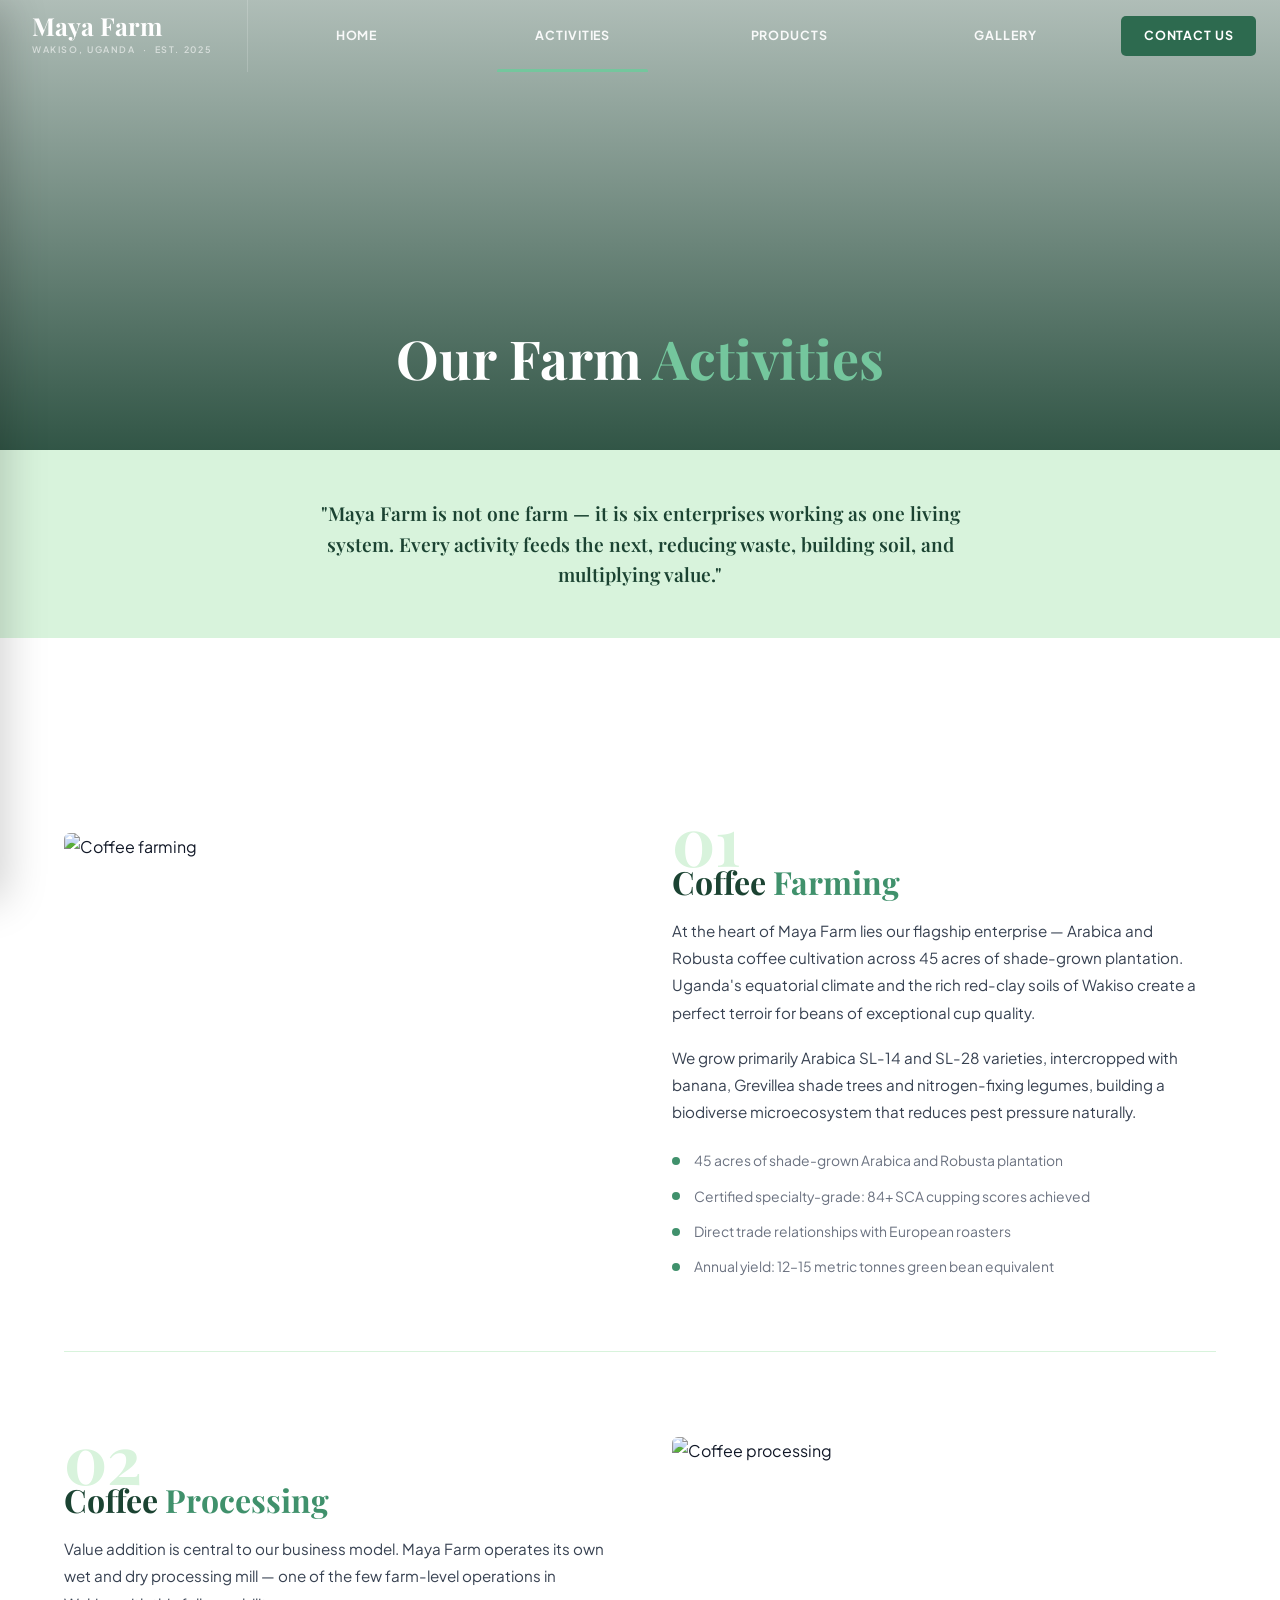
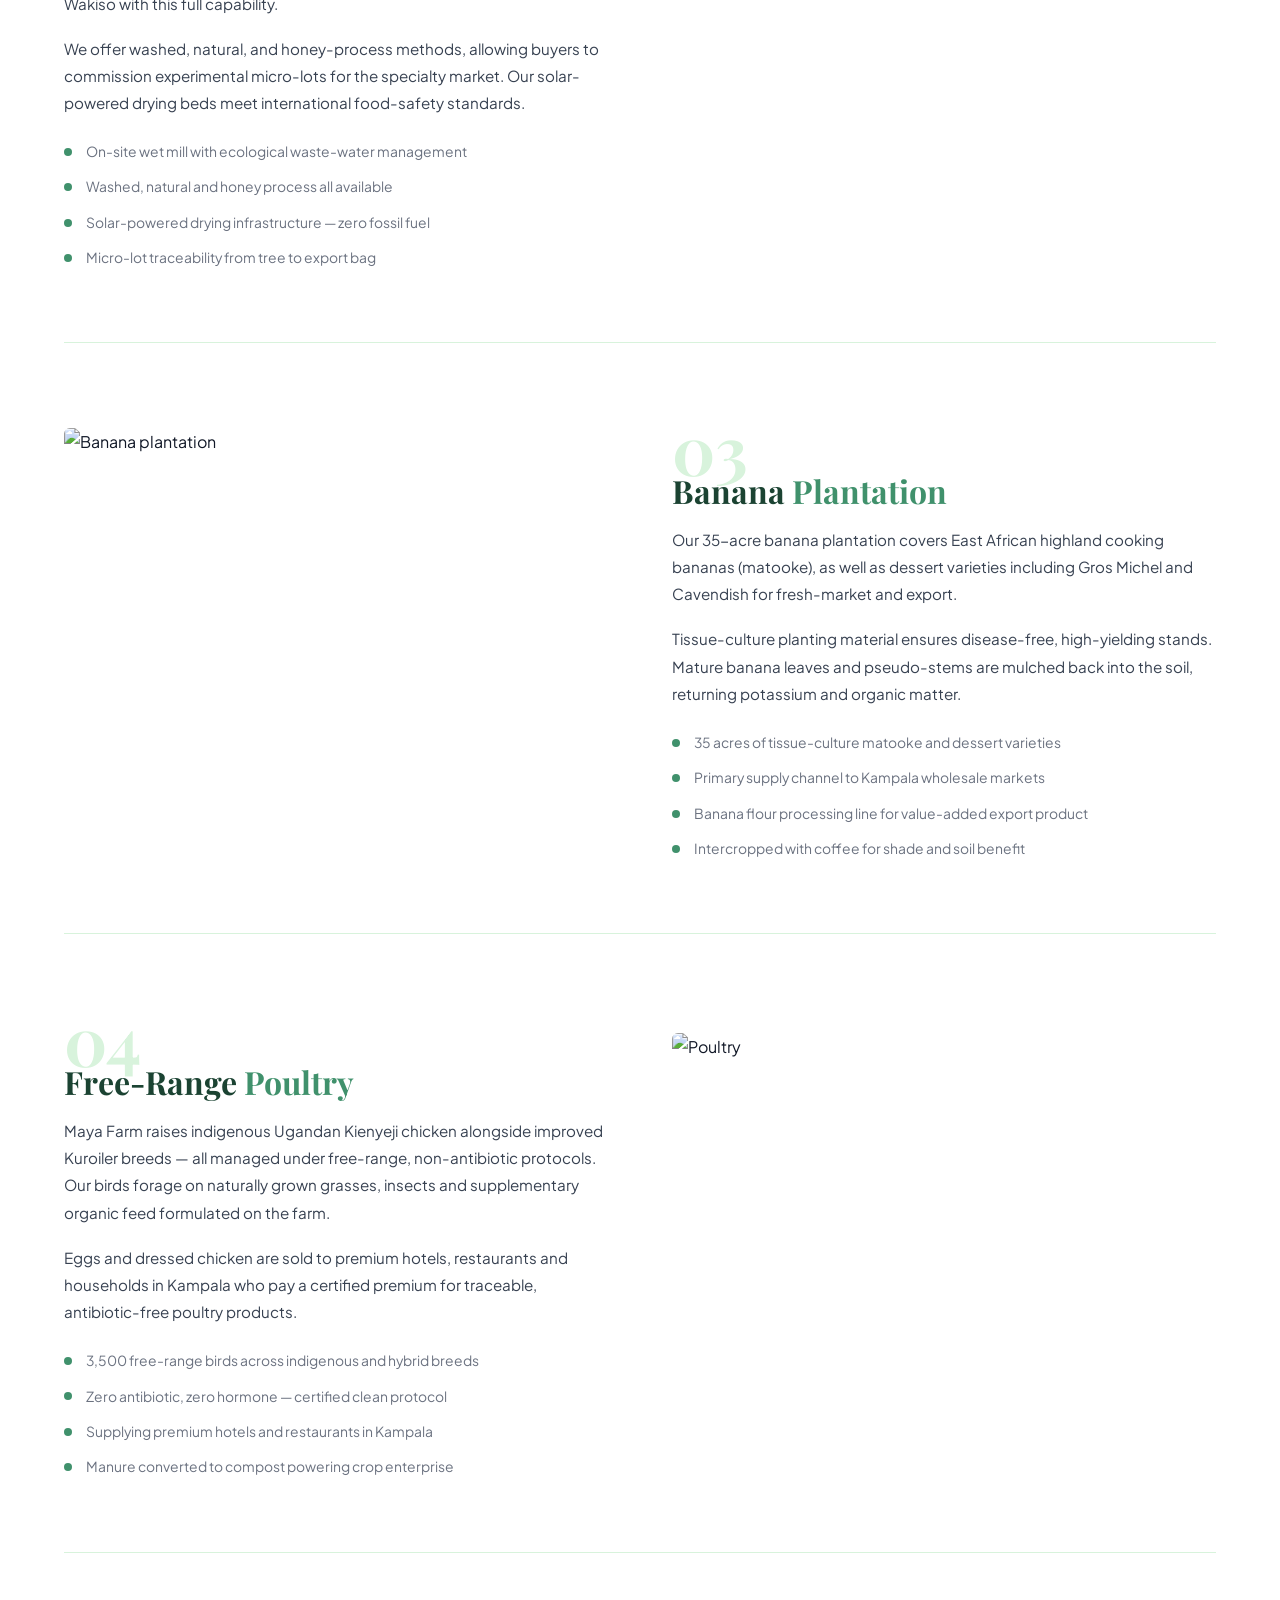
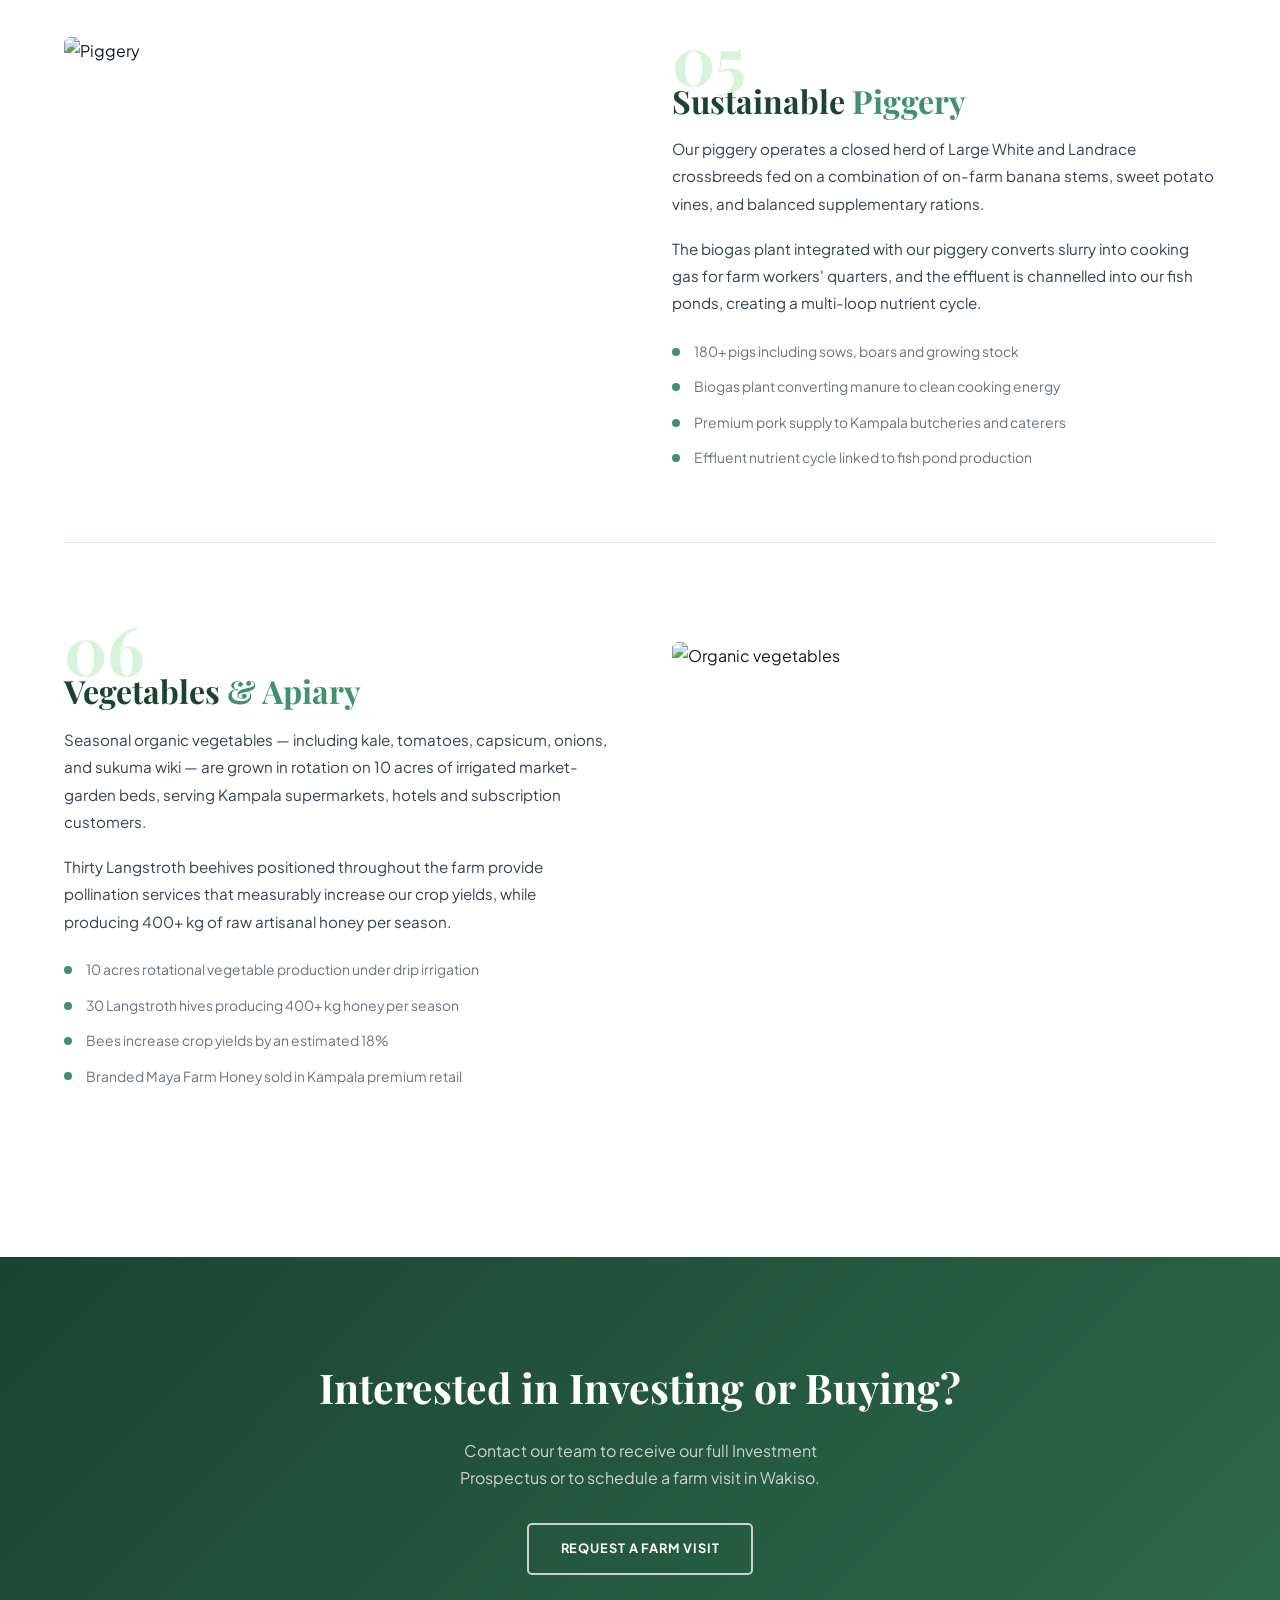
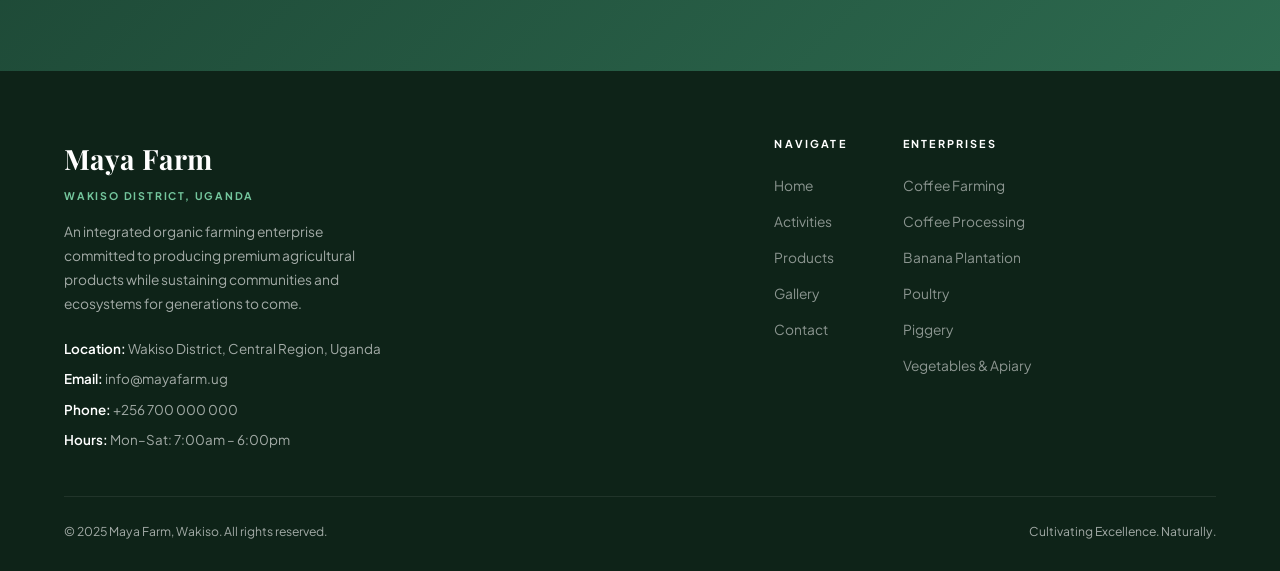
==== commit a74ebba8: "Add files via upload" ====
--- a/activities.html
+++ b/activities.html
@@ -9,10 +9,10 @@
 <body>
 
 <nav class="nav scrolled" id="mainNav">
-  <div class="nav-inner container">
+  <div class="nav-inner">
     <a href="index.html" class="nav-logo">
       <span class="logo-name">Maya Farm</span>
-      <span class="logo-tagline">Wakiso, Uganda &nbsp;·&nbsp; Est. 2010</span>
+      <span class="logo-tagline">Wakiso, Uganda &nbsp;·&nbsp; Est. 2025</span>
     </a>
     <ul class="nav-links">
       <li><a href="index.html">Home</a></li>
@@ -25,6 +25,8 @@
   </div>
 </nav>
 <div class="mobile-nav" id="mobileNav">
+  <button class="mobile-nav-close" id="mobileNavClose">&times;</button>
+  <div class="mobile-nav-brand"><div class="mn-logo">Maya Farm</div><div class="mn-tagline">Wakiso, Uganda · Est. 2025</div></div>
   <a href="index.html">Home</a>
   <a href="activities.html" class="active">Activities</a>
   <a href="products.html">Products</a>
@@ -220,6 +222,7 @@
   </div>
 </footer>
 
+<div class="mobile-nav-overlay" id="mobileNavOverlay"></div>
 <script src="js/main.js"></script>
 </body>
 </html>
--- a/css/style.css
+++ b/css/style.css
@@ -60,43 +60,213 @@
 .delay-4{transition-delay:.48s}
 
 /* ══ NAVIGATION ══ */
-.nav{position:fixed;top:0;left:0;right:0;z-index:1000;background:rgba(255,255,255,0);transition:background var(--transition),box-shadow var(--transition)}
-.nav.scrolled{background:rgba(255,255,255,.97);box-shadow:0 1px 18px rgba(0,0,0,.08)}
-
-.nav-inner{display:flex;align-items:stretch;height:70px}
-
-.nav-logo{display:flex;flex-direction:column;justify-content:center;padding:0 2rem 0 1.5rem;border-right:1px solid rgba(255,255,255,.14);min-width:210px;text-decoration:none;flex-shrink:0;transition:border-color var(--transition)}
-.nav.scrolled .nav-logo{border-right-color:rgba(0,0,0,.08)}
-
-.nav-logo .logo-name{font-family:var(--font-display);font-size:1.5rem;font-weight:700;color:var(--white);line-height:1;transition:color var(--transition)}
-.nav-logo .logo-tagline{font-size:.58rem;font-weight:600;letter-spacing:.18em;text-transform:uppercase;color:rgba(255,255,255,.6);margin-top:3px;transition:color var(--transition)}
-.nav.scrolled .logo-name{color:var(--green-deep)}
-.nav.scrolled .logo-tagline{color:var(--text-light)}
-
-.nav-links{display:flex;align-items:stretch;flex:1;padding:0 1rem}
-.nav-links a{display:flex;align-items:center;padding:0 1.1rem;font-size:.78rem;font-weight:700;letter-spacing:.06em;text-transform:uppercase;color:rgba(255,255,255,.9);position:relative;transition:color var(--transition);white-space:nowrap}
-.nav-links a::after{content:'';position:absolute;bottom:0;left:1.1rem;right:1.1rem;height:3px;background:var(--green-light);transform:scaleX(0);transition:transform var(--transition)}
-.nav-links a:hover::after,.nav-links a.active::after{transform:scaleX(1)}
-.nav.scrolled .nav-links a{color:var(--text-mid)}
-.nav.scrolled .nav-links a:hover{color:var(--green-deep)}
-.nav.scrolled .nav-links a::after{background:var(--green-main)}
-
-.nav-links a.nav-cta{margin-left:auto;margin-top:.9rem;margin-bottom:.9rem;padding:0 1.2rem;background:var(--green-main);color:var(--white)!important;border-radius:var(--radius)}
-.nav-links a.nav-cta::after{display:none}
-.nav-links a.nav-cta:hover{background:var(--green-deep)!important}
-
-.hamburger{display:none;flex-direction:column;gap:5px;cursor:pointer;padding:0 1.5rem;align-self:center;margin-left:auto}
-.hamburger span{display:block;width:26px;height:2px;background:var(--white);transition:var(--transition);border-radius:2px}
-.nav.scrolled .hamburger span{background:var(--green-deep)}
-.hamburger.open span:nth-child(1){transform:rotate(45deg) translate(5px,5px)}
-.hamburger.open span:nth-child(2){opacity:0}
-.hamburger.open span:nth-child(3){transform:rotate(-45deg) translate(5px,-5px)}
-
-.mobile-nav{display:none;position:fixed;top:70px;left:0;right:0;background:var(--white);box-shadow:0 20px 40px rgba(0,0,0,.1);z-index:999;border-top:2px solid var(--green-pale)}
-.mobile-nav.open{display:block}
-.mobile-nav a{display:block;padding:.9rem 2rem;font-size:.85rem;font-weight:700;letter-spacing:.06em;text-transform:uppercase;color:var(--text-dark);border-bottom:1px solid var(--cream);transition:background var(--transition),color var(--transition)}
-.mobile-nav a:hover{background:var(--cream);color:var(--green-main)}
-.mobile-nav a.active{color:var(--green-main)}
+.nav{
+  position:fixed;top:0;left:0;right:0;z-index:1000;
+  background:rgba(255,255,255,0);
+  transition:background var(--transition),box-shadow var(--transition);
+}
+.nav.scrolled{
+  background:rgba(255,255,255,.98);
+  box-shadow:0 1px 18px rgba(0,0,0,.09);
+}
+
+/* nav-inner spans FULL viewport width — no container constraint */
+.nav-inner{
+  display:flex;
+  align-items:stretch;
+  height:72px;
+  width:100%;
+  padding:0;
+  max-width:100%;
+}
+
+/* Logo — fixed left block */
+.nav-logo{
+  display:flex;
+  flex-direction:column;
+  justify-content:center;
+  padding:0 2.2rem 0 2rem;
+  border-right:1px solid rgba(255,255,255,.18);
+  flex-shrink:0;
+  text-decoration:none;
+  transition:border-color var(--transition);
+  white-space:nowrap;
+}
+.nav.scrolled .nav-logo{border-right-color:rgba(0,0,0,.09);}
+
+.nav-logo .logo-name{
+  font-family:var(--font-display);
+  font-size:1.55rem;font-weight:700;
+  color:var(--white);line-height:1;
+  transition:color var(--transition);
+}
+.nav-logo .logo-tagline{
+  font-size:.56rem;font-weight:600;
+  letter-spacing:.18em;text-transform:uppercase;
+  color:rgba(255,255,255,.58);margin-top:3px;
+  transition:color var(--transition);
+}
+.nav.scrolled .logo-name{color:var(--green-deep);}
+.nav.scrolled .logo-tagline{color:var(--text-light);}
+
+/* Links block — takes all remaining space, evenly distributes links */
+.nav-links{
+  display:flex;
+  align-items:stretch;
+  flex:1;
+  justify-content:space-evenly;  /* ← key: spread links evenly */
+  padding:0;
+  margin:0;
+}
+
+.nav-links li{
+  display:flex;
+  align-items:stretch;
+  flex:1;                          /* each item shares space equally */
+}
+
+.nav-links a{
+  display:flex;
+  align-items:center;
+  justify-content:center;          /* centre text in its column */
+  width:100%;
+  padding:0 0.5rem;
+  font-size:.78rem;font-weight:700;
+  letter-spacing:.07em;text-transform:uppercase;
+  color:rgba(255,255,255,.92);
+  position:relative;
+  transition:color var(--transition);
+  white-space:nowrap;
+}
+
+/* underline indicator */
+.nav-links a::after{
+  content:'';position:absolute;
+  bottom:0;left:15%;right:15%;
+  height:3px;background:var(--green-light);
+  transform:scaleX(0);
+  transition:transform var(--transition);
+  border-radius:2px 2px 0 0;
+}
+.nav-links a:hover::after,
+.nav-links a.active::after{transform:scaleX(1);}
+
+.nav.scrolled .nav-links a{color:var(--text-mid);}
+.nav.scrolled .nav-links a:hover{color:var(--green-deep);}
+.nav.scrolled .nav-links a::after{background:var(--green-main);}
+
+/* Contact CTA — special green pill, last item */
+.nav-links li:last-child{flex:0 0 auto;padding:0 1.5rem 0 0.5rem;}
+.nav-links a.nav-cta{
+  padding:0 1.4rem;
+  background:var(--green-main);
+  color:var(--white)!important;
+  border-radius:var(--radius);
+  margin:1rem 0;
+  width:auto;
+  flex:none;
+}
+.nav-links a.nav-cta::after{display:none;}
+.nav-links a.nav-cta:hover{background:var(--green-deep)!important;}
+
+/* Hamburger — hidden on desktop */
+.hamburger{
+  display:none;flex-direction:column;gap:5px;cursor:pointer;
+  padding:0 1.8rem;align-self:center;margin-left:auto;flex-shrink:0;
+}
+.hamburger span{display:block;width:26px;height:2px;background:var(--white);transition:var(--transition);border-radius:2px;}
+.nav.scrolled .hamburger span{background:var(--green-deep);}
+.hamburger.open span:nth-child(1){transform:rotate(45deg) translate(5px,5px);}
+.hamburger.open span:nth-child(2){opacity:0;}
+.hamburger.open span:nth-child(3){transform:rotate(-45deg) translate(5px,-5px);}
+
+/* Mobile nav — slides in from LEFT side */
+.mobile-nav{
+  position:fixed;
+  top:0;left:0;bottom:0;
+  width:280px;
+  background:var(--white);
+  box-shadow:6px 0 40px rgba(0,0,0,.18);
+  z-index:1100;
+  transform:translateX(-100%);
+  transition:transform 0.38s cubic-bezier(0.4,0,0.2,1);
+  display:flex;
+  flex-direction:column;
+  padding-top:72px;
+  overflow-y:auto;
+}
+.mobile-nav.open{
+  transform:translateX(0);
+}
+
+/* Dark overlay behind the panel */
+.mobile-nav-overlay{
+  display:none;
+  position:fixed;inset:0;
+  background:rgba(0,0,0,.45);
+  z-index:1050;
+  opacity:0;
+  transition:opacity 0.35s ease;
+}
+.mobile-nav-overlay.open{
+  display:block;
+  opacity:1;
+}
+
+/* Branding block inside panel */
+.mobile-nav-brand{
+  padding:1.5rem 1.8rem 1rem;
+  border-bottom:2px solid var(--green-pale);
+  margin-bottom:.5rem;
+}
+.mobile-nav-brand .mn-logo{
+  font-family:var(--font-display);
+  font-size:1.3rem;font-weight:700;
+  color:var(--green-deep);
+}
+.mobile-nav-brand .mn-tagline{
+  font-size:.58rem;font-weight:600;
+  letter-spacing:.16em;text-transform:uppercase;
+  color:var(--text-light);margin-top:2px;
+}
+
+.mobile-nav a{
+  display:block;
+  padding:1rem 1.8rem;
+  font-size:.88rem;font-weight:700;
+  letter-spacing:.07em;text-transform:uppercase;
+  color:var(--text-dark);
+  border-bottom:1px solid var(--cream);
+  transition:background var(--transition),color var(--transition),padding var(--transition);
+  position:relative;
+}
+.mobile-nav a::before{
+  content:'';
+  position:absolute;left:0;top:0;bottom:0;
+  width:3px;background:var(--green-main);
+  transform:scaleY(0);
+  transition:transform var(--transition);
+}
+.mobile-nav a:hover{
+  background:var(--cream);
+  color:var(--green-main);
+  padding-left:2.2rem;
+}
+.mobile-nav a:hover::before{transform:scaleY(1);}
+.mobile-nav a.active{color:var(--green-main);}
+.mobile-nav a.active::before{transform:scaleY(1);}
+
+/* Close button inside panel */
+.mobile-nav-close{
+  position:absolute;top:1.1rem;right:1.2rem;
+  width:36px;height:36px;
+  background:var(--cream);border:none;
+  border-radius:50%;cursor:pointer;
+  display:flex;align-items:center;justify-content:center;
+  font-size:1.1rem;color:var(--text-dark);
+  transition:background var(--transition);
+}
+.mobile-nav-close:hover{background:var(--green-pale);}
 
 /* ══ HERO ══ */
 .hero{position:relative;height:100vh;min-height:620px;display:flex;align-items:center;overflow:hidden}
@@ -335,9 +505,9 @@
 }
 
 @media(max-width:768px){
-  .nav-links{display:none}
+  .nav-links{display:none!important}
   .hamburger{display:flex}
-  .nav-logo{min-width:auto;border-right:none;padding:0 1rem}
+  .nav-logo{border-right:none;padding:0 1.2rem}
   .hero h1{font-size:2.3rem}
   .activities-grid{grid-template-columns:1fr}
   .invest-cards{grid-template-columns:1fr}
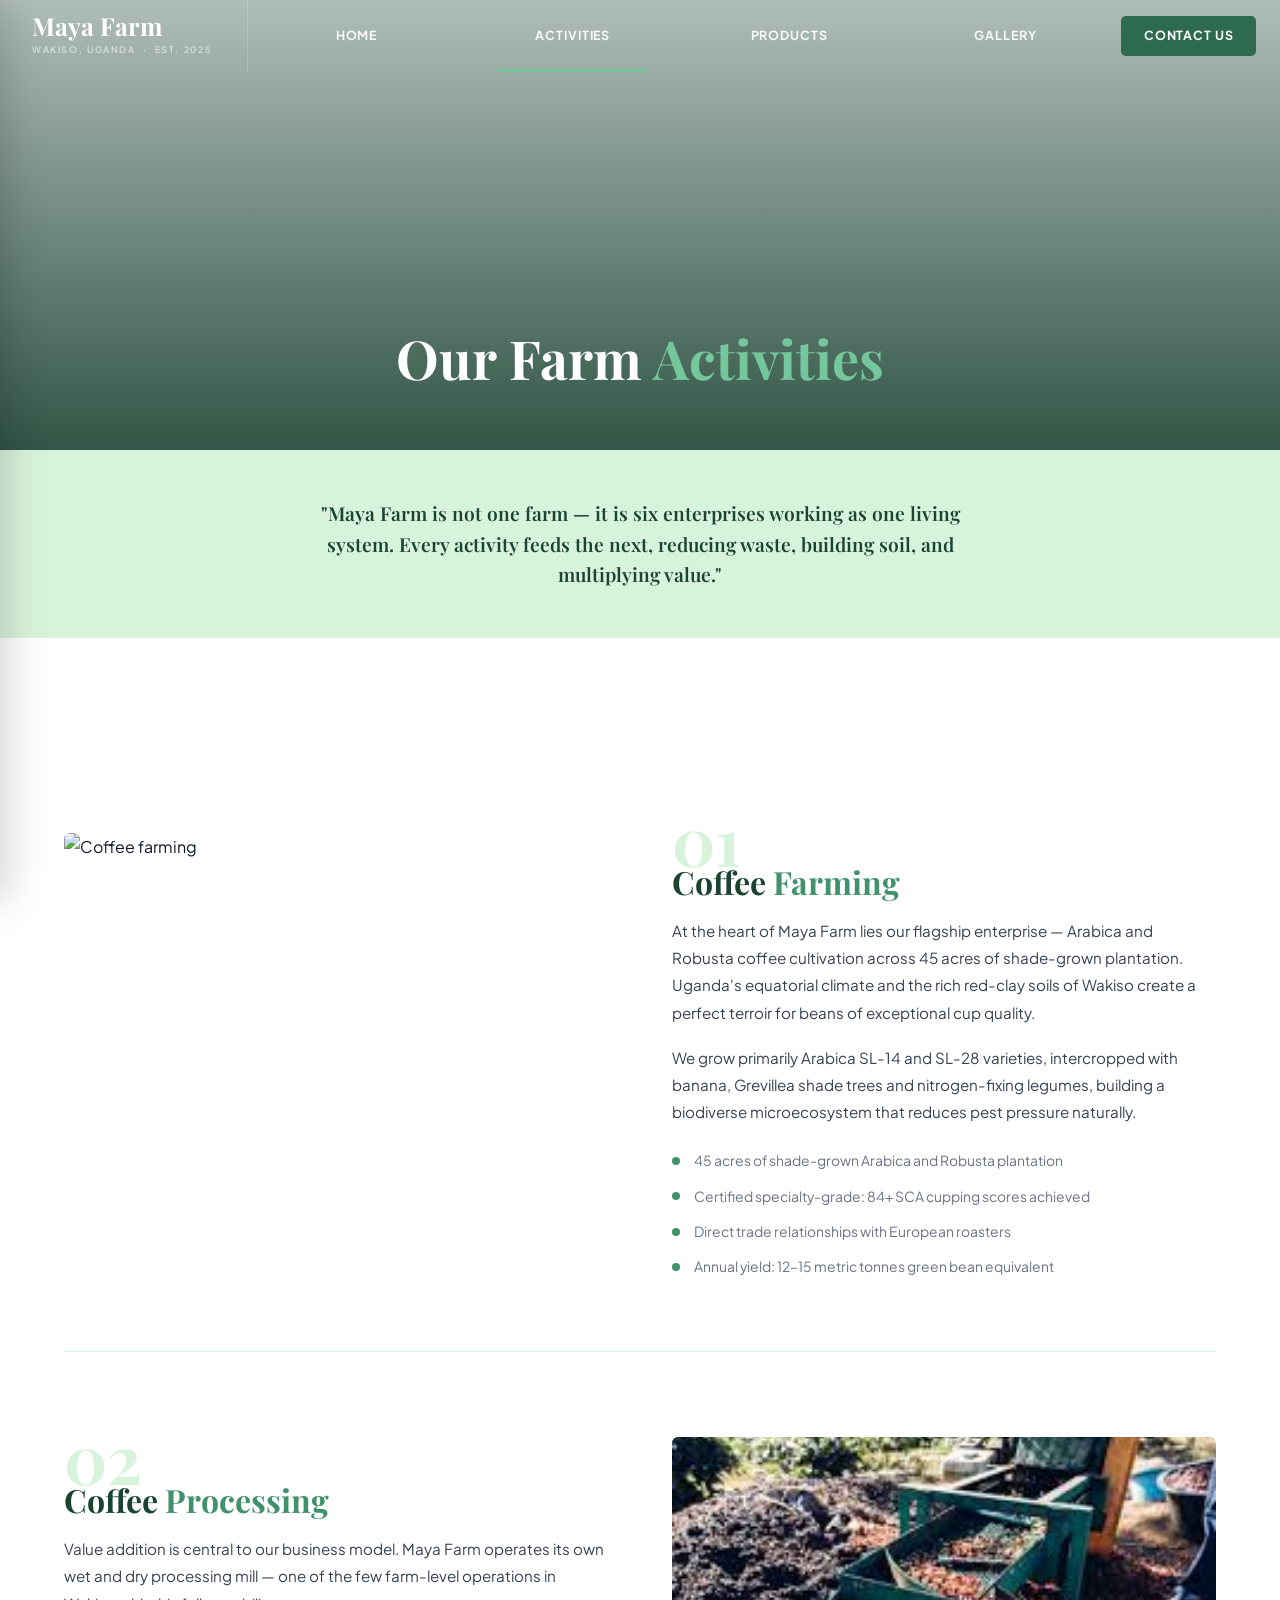
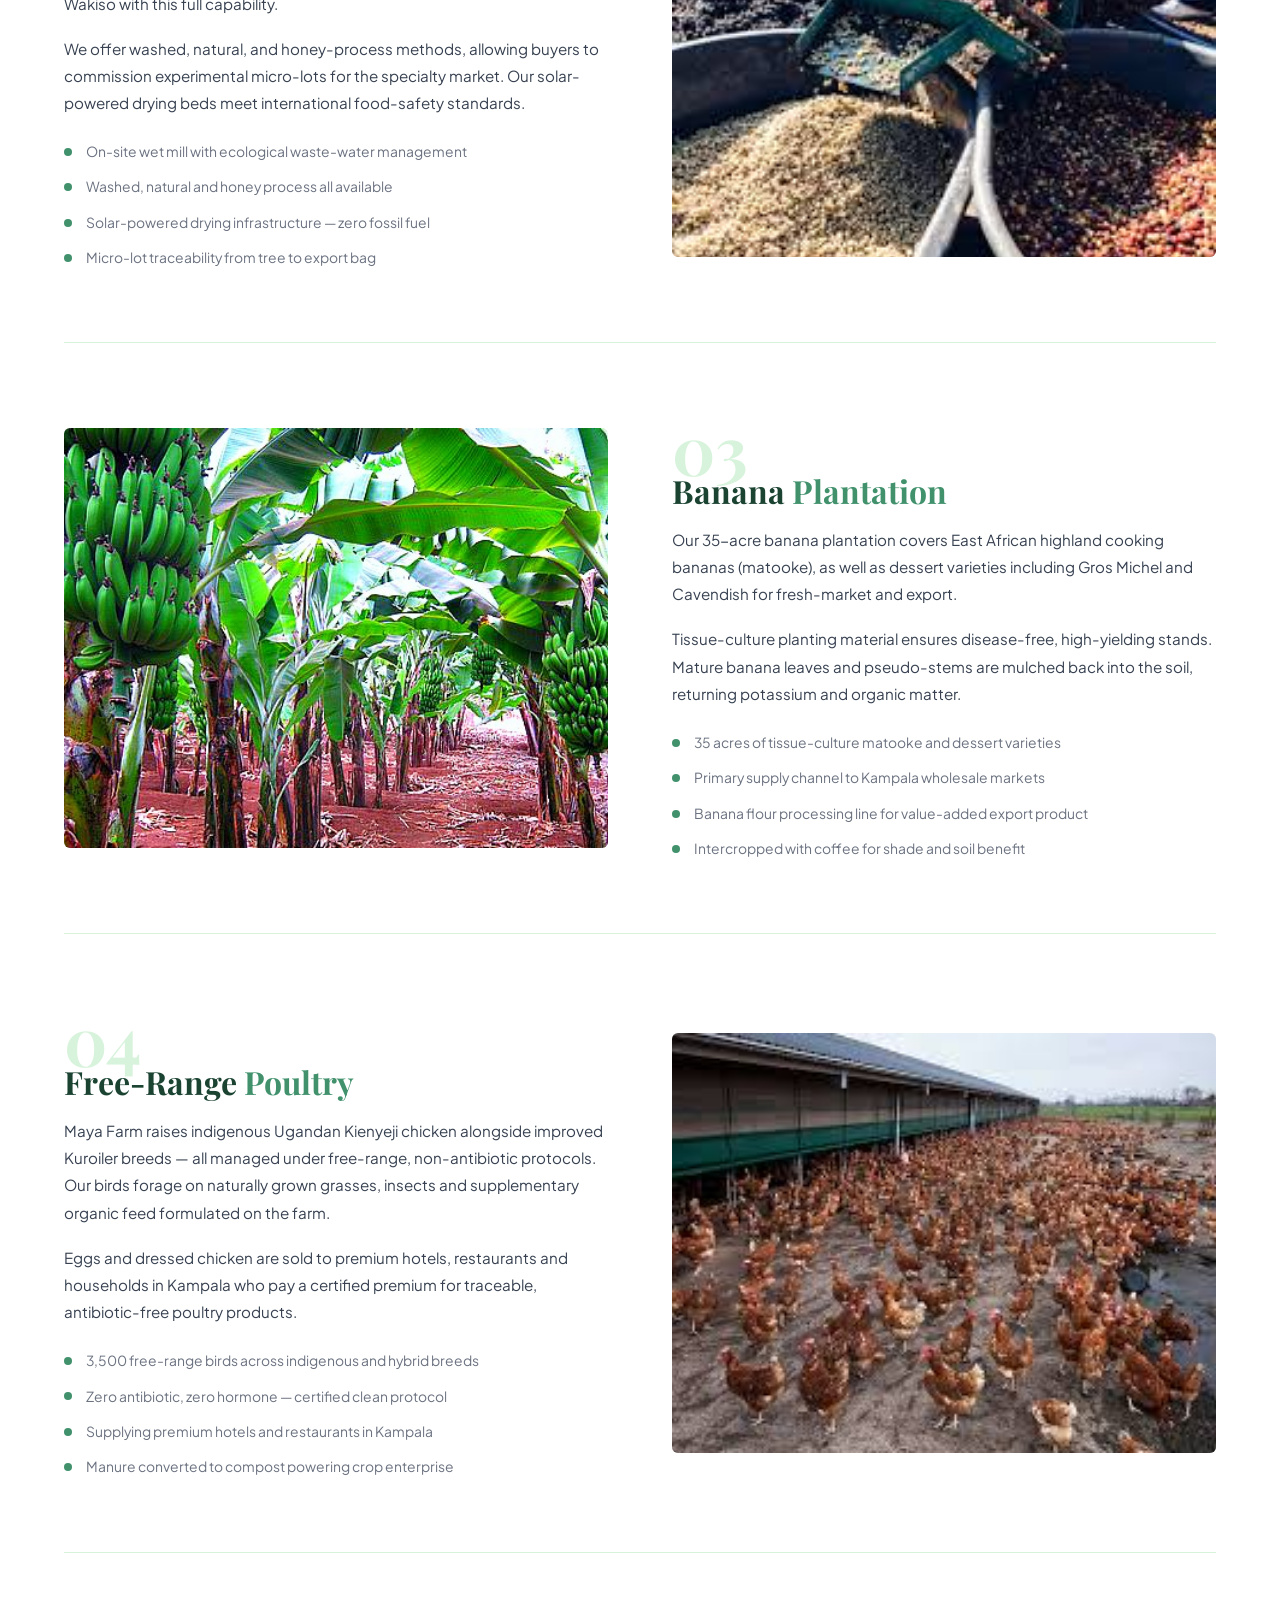
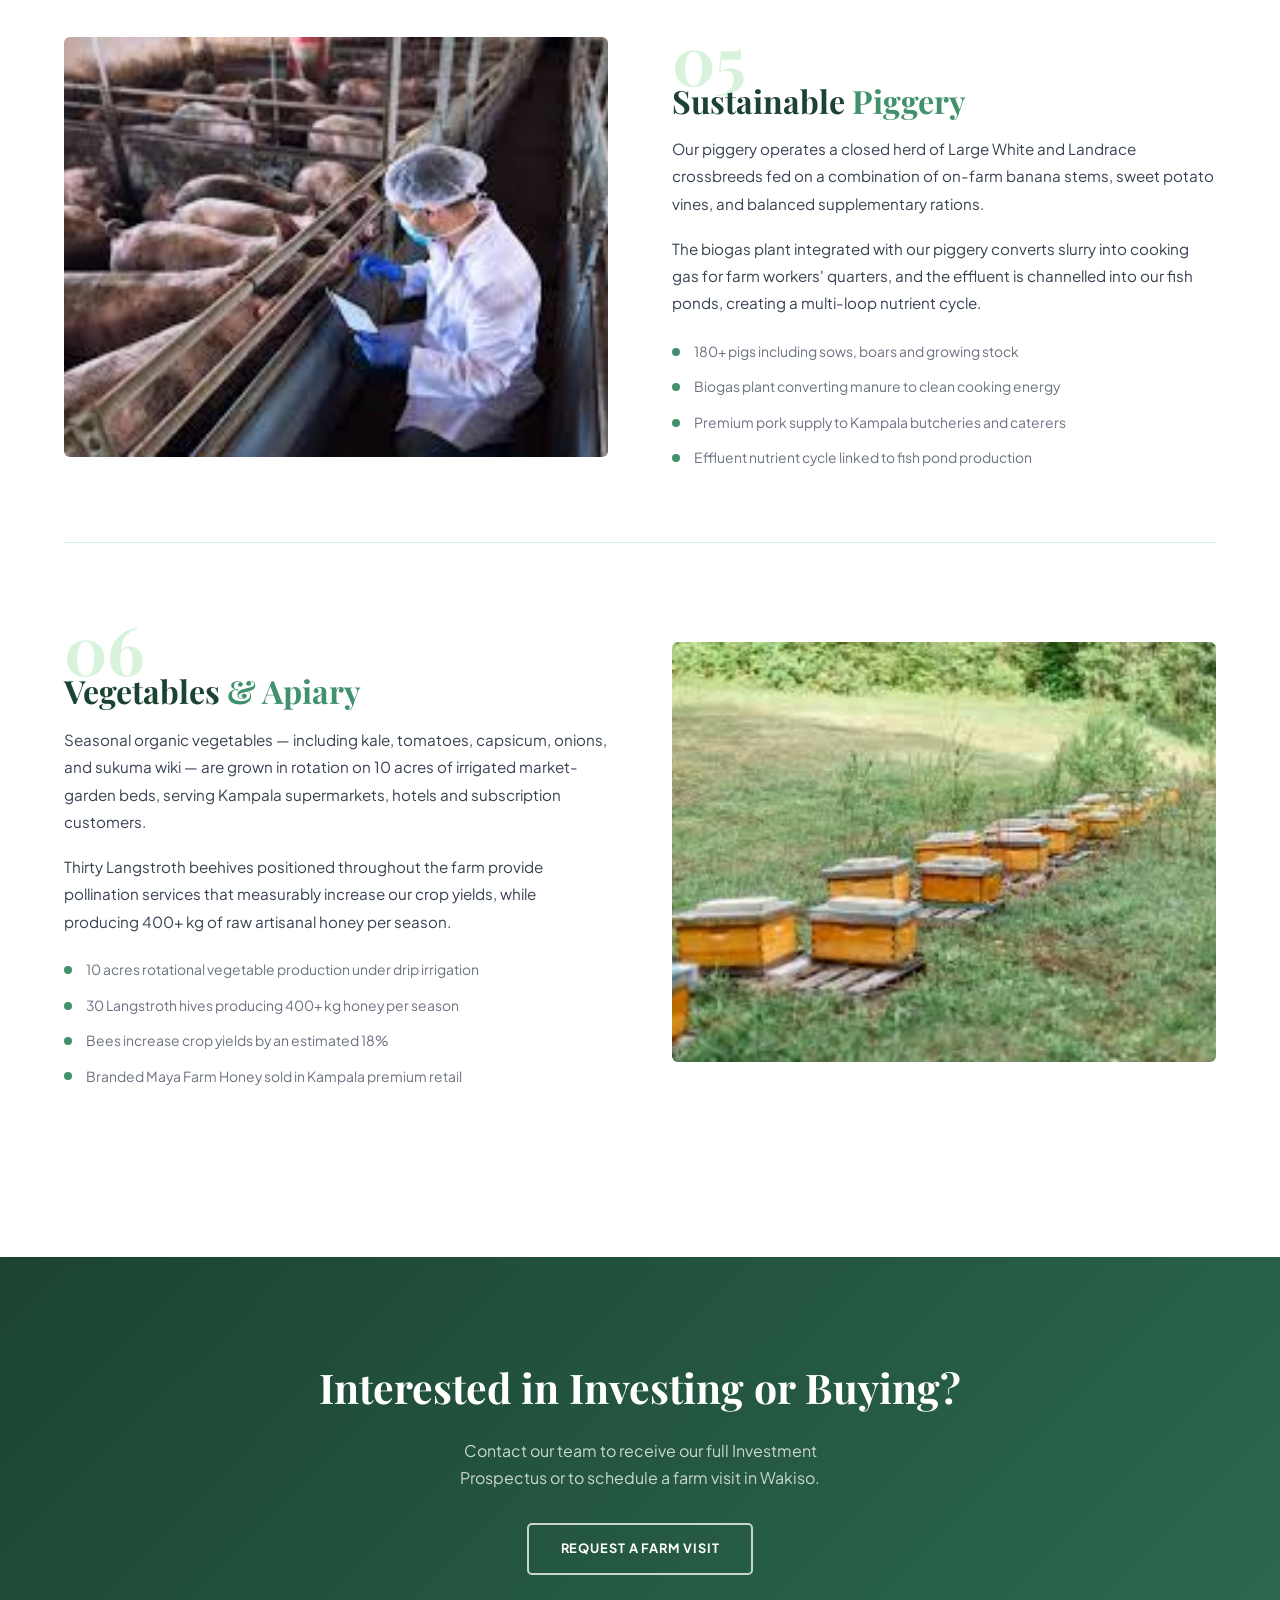
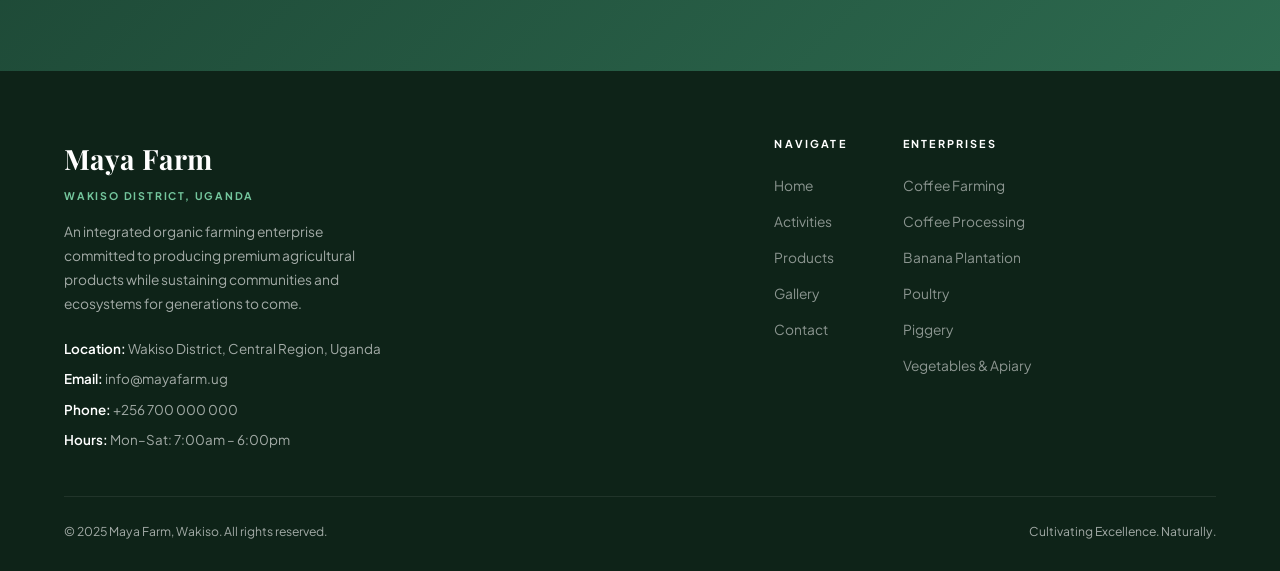
==== commit e3f003ce: "Add files via upload" ====
--- a/activities.html
+++ b/activities.html
@@ -74,7 +74,7 @@
     <!-- 02 Coffee Processing -->
     <div class="activity-section reverse" id="coffee-processing">
       <div class="activity-img fade-in-right">
-        <img src="https://images.unsplash.com/photo-1611689342806-0863700ce1e4?w=900&q=80" alt="Coffee processing" loading="lazy"/>
+        <img src="images/processing.jpg" alt="Coffee processing" loading="lazy"/>
       </div>
       <div class="activity-info fade-in-left">
         <div class="activity-number">02</div>
@@ -93,7 +93,7 @@
     <!-- 03 Banana -->
     <div class="activity-section" id="banana">
       <div class="activity-img fade-in-left">
-        <img src="https://images.unsplash.com/photo-1528825871115-3581a5387919?w=900&q=80" alt="Banana plantation" loading="lazy"/>
+        <img src="images/BananaPlantationinAfrica.jpg" alt="Banana plantation" loading="lazy"/>
       </div>
       <div class="activity-info fade-in-right">
         <div class="activity-number">03</div>
@@ -112,7 +112,7 @@
     <!-- 04 Poultry -->
     <div class="activity-section reverse" id="livestock">
       <div class="activity-img fade-in-right">
-        <img src="https://images.unsplash.com/photo-1504274066651-8d31a536b11a?w=900&q=80" alt="Poultry" loading="lazy"/>
+        <img src="images/poutry.jpg" alt="Poultry" loading="lazy"/>
       </div>
       <div class="activity-info fade-in-left">
         <div class="activity-number">04</div>
@@ -131,7 +131,7 @@
     <!-- 05 Piggery -->
     <div class="activity-section" id="piggery">
       <div class="activity-img fade-in-left">
-        <img src="https://images.unsplash.com/photo-1582564286939-400a311013a2?w=900&q=80" alt="Piggery" loading="lazy"/>
+        <img src="images/piggery.jpg" alt="Piggery" loading="lazy"/>
       </div>
       <div class="activity-info fade-in-right">
         <div class="activity-number">05</div>
@@ -150,11 +150,11 @@
     <!-- 06 Vegetables & Apiary -->
     <div class="activity-section reverse" id="vegetables">
       <div class="activity-img fade-in-right">
-        <img src="https://images.unsplash.com/photo-1587049352851-8d4e89133924?w=900&q=80" alt="Organic vegetables" loading="lazy"/>
+        <img src="images/piary.jpg" alt="Organic vegetables" loading="lazy"/>
       </div>
       <div class="activity-info fade-in-left">
         <div class="activity-number">06</div>
-        <h2>Vegetables <span>&amp; Apiary</span></h2>
+        <h2>Vegetables <span>& Apiary</span></h2>
         <p>Seasonal organic vegetables — including kale, tomatoes, capsicum, onions, and sukuma wiki — are grown in rotation on 10 acres of irrigated market-garden beds, serving Kampala supermarkets, hotels and subscription customers.</p>
         <p>Thirty Langstroth beehives positioned throughout the farm provide pollination services that measurably increase our crop yields, while producing 400+ kg of raw artisanal honey per season.</p>
         <div class="activity-highlights">
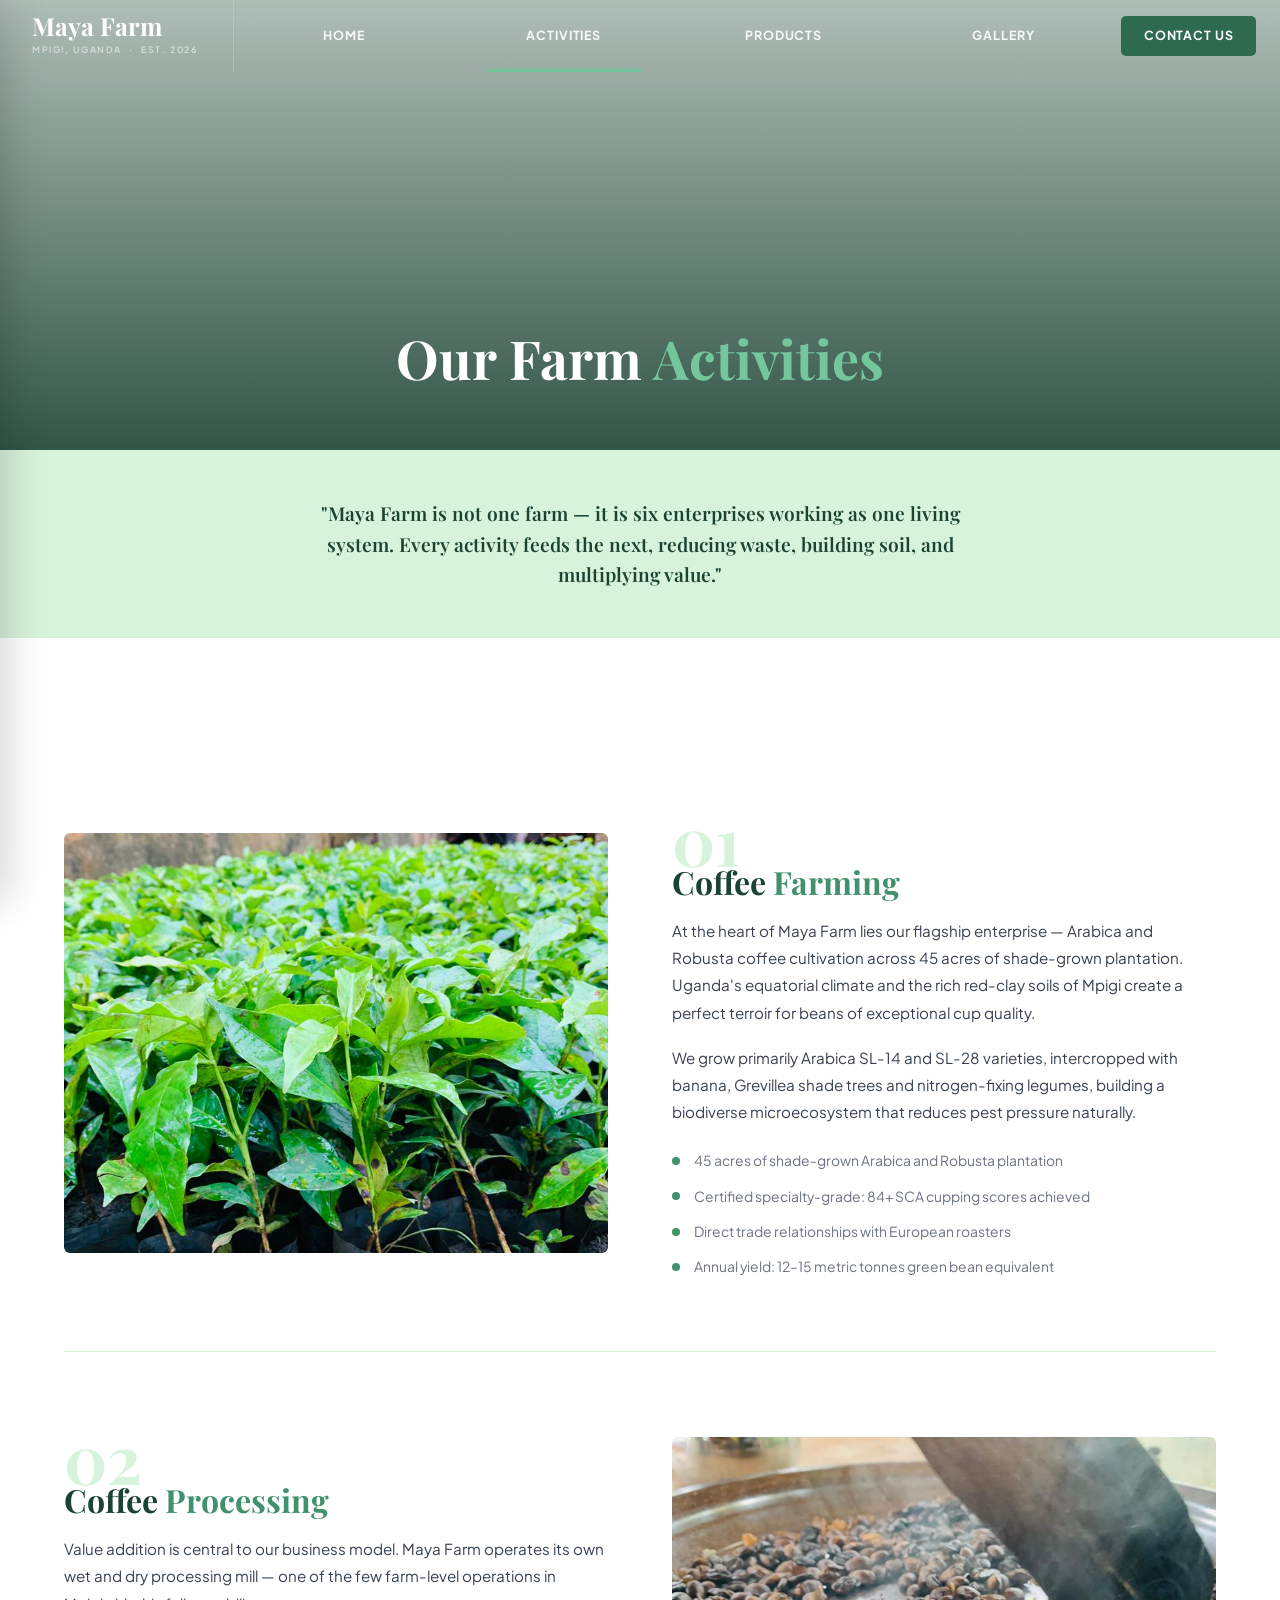
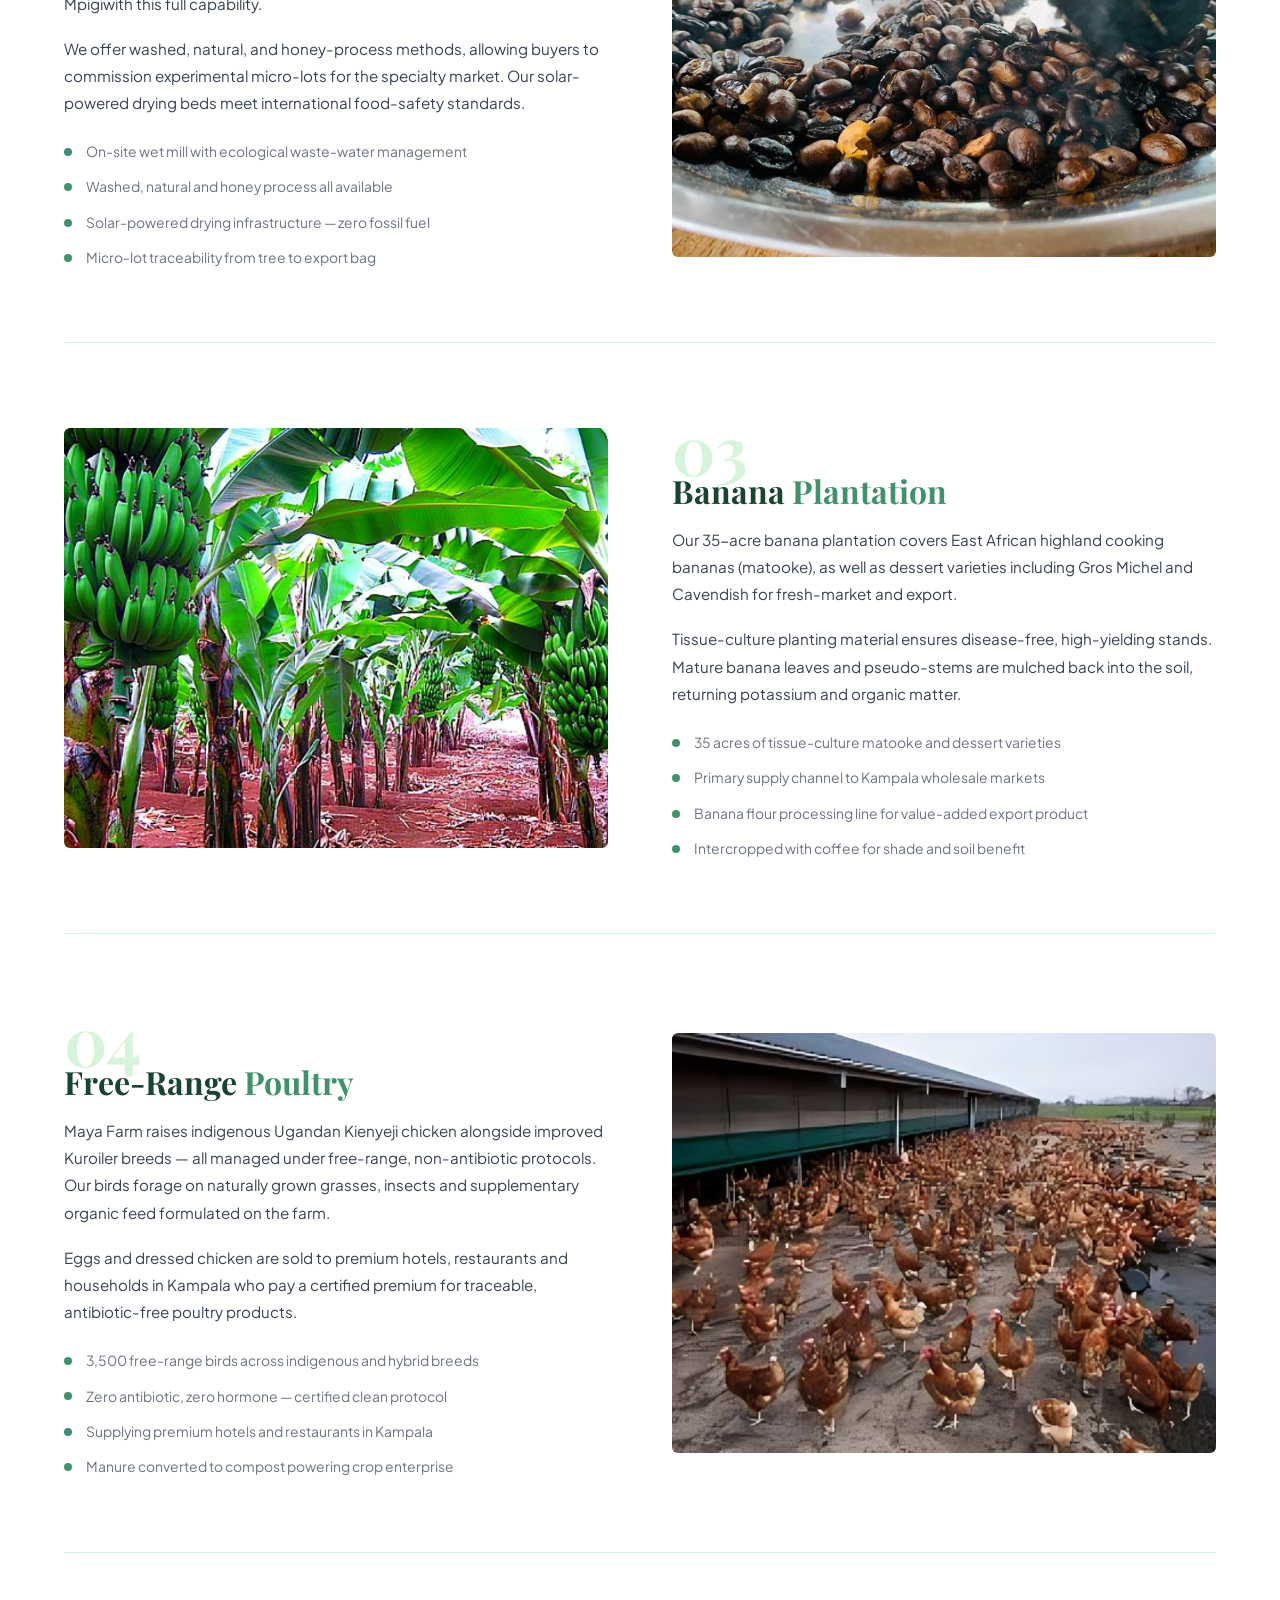
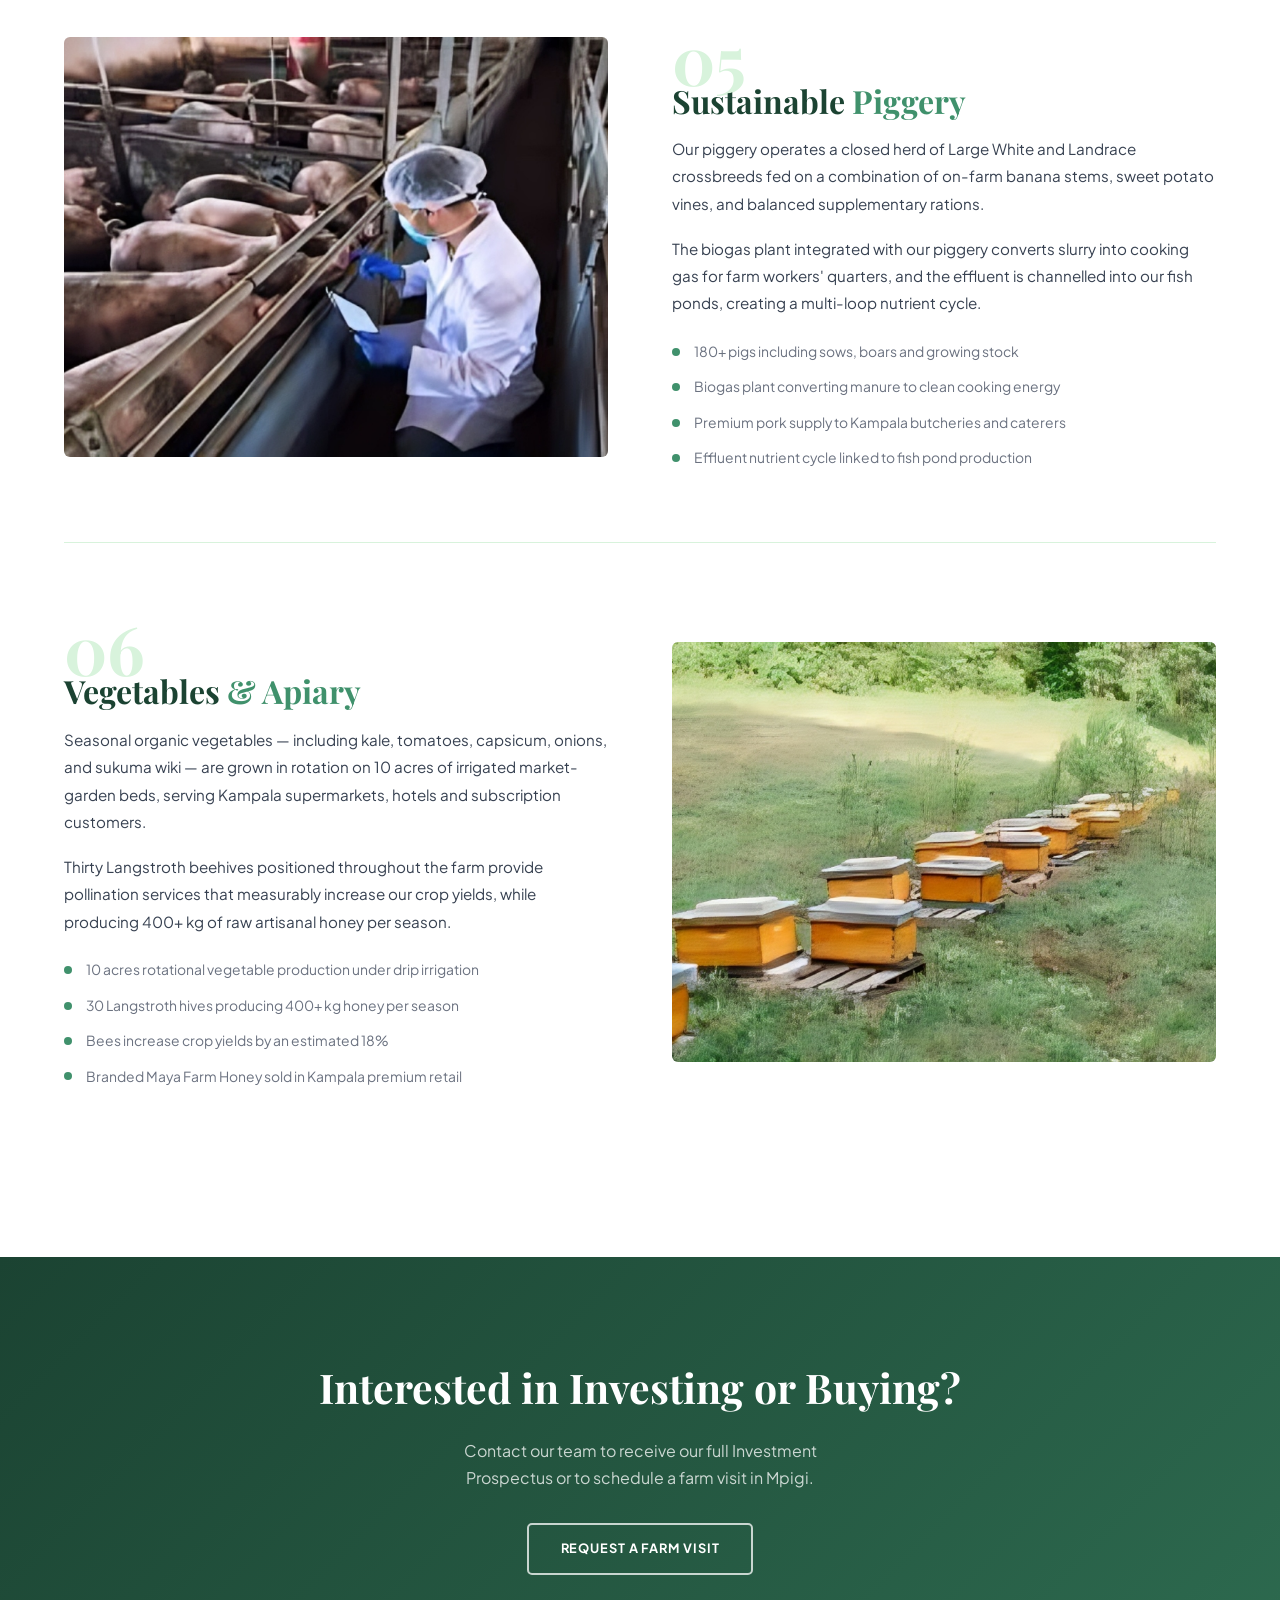
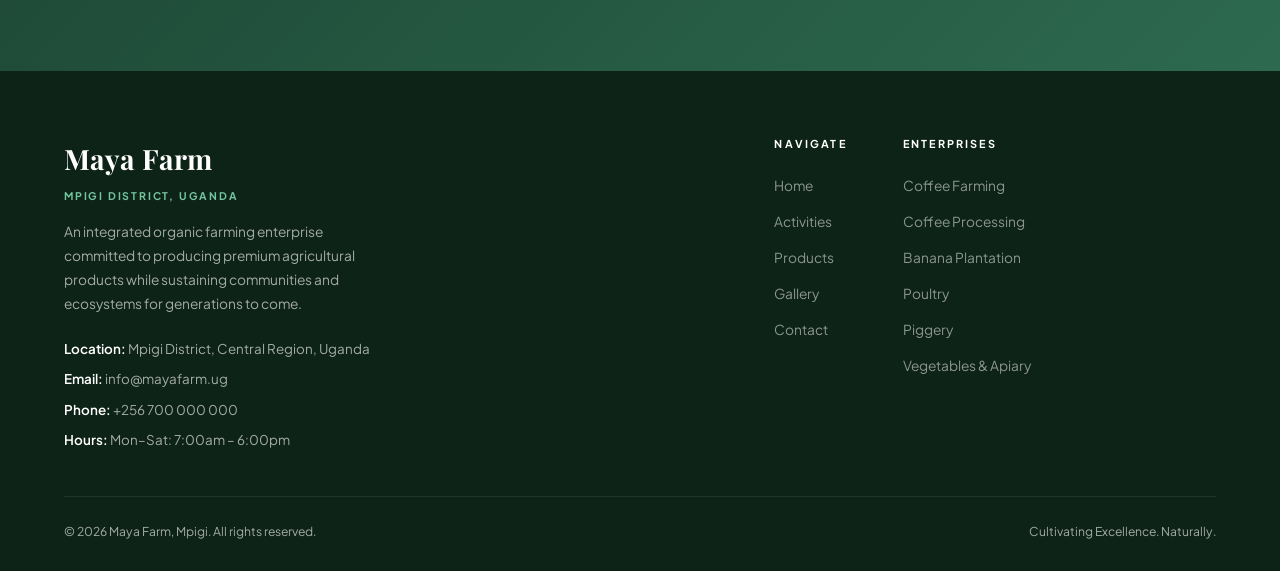
==== commit f42348d5: "Add files via upload" ====
--- a/activities.html
+++ b/activities.html
@@ -3,7 +3,7 @@
 <head>
   <meta charset="UTF-8"/>
   <meta name="viewport" content="width=device-width,initial-scale=1.0"/>
-  <title>Our Activities — Maya Farm | Wakiso, Uganda</title>
+  <title>Our Activities — Maya Farm | Mpigi, Uganda</title>
   <link rel="stylesheet" href="css/style.css"/>
 </head>
 <body>
@@ -12,7 +12,7 @@
   <div class="nav-inner">
     <a href="index.html" class="nav-logo">
       <span class="logo-name">Maya Farm</span>
-      <span class="logo-tagline">Wakiso, Uganda &nbsp;·&nbsp; Est. 2025</span>
+      <span class="logo-tagline">Mpigi, Uganda &nbsp;·&nbsp; Est. 2026</span>
     </a>
     <ul class="nav-links">
       <li><a href="index.html">Home</a></li>
@@ -26,7 +26,7 @@
 </nav>
 <div class="mobile-nav" id="mobileNav">
   <button class="mobile-nav-close" id="mobileNavClose">&times;</button>
-  <div class="mobile-nav-brand"><div class="mn-logo">Maya Farm</div><div class="mn-tagline">Wakiso, Uganda · Est. 2025</div></div>
+  <div class="mobile-nav-brand"><div class="mn-logo">Maya Farm</div><div class="mn-tagline">Mpigi, Uganda · Est. 2026</div></div>
   <a href="index.html">Home</a>
   <a href="activities.html" class="active">Activities</a>
   <a href="products.html">Products</a>
@@ -55,12 +55,12 @@
     <!-- 01 Coffee -->
     <div class="activity-section" id="coffee">
       <div class="activity-img fade-in-left">
-        <img src="https://images.unsplash.com/photo-1447933601403-0c6688de566e?w=900&q=80" alt="Coffee farming" loading="lazy"/>
+        <img src="images/coffestage.jpeg" alt="Coffee farming" loading="lazy"/>
       </div>
       <div class="activity-info fade-in-right">
         <div class="activity-number">01</div>
         <h2>Coffee <span>Farming</span></h2>
-        <p>At the heart of Maya Farm lies our flagship enterprise — Arabica and Robusta coffee cultivation across 45 acres of shade-grown plantation. Uganda's equatorial climate and the rich red-clay soils of Wakiso create a perfect terroir for beans of exceptional cup quality.</p>
+        <p>At the heart of Maya Farm lies our flagship enterprise — Arabica and Robusta coffee cultivation across 45 acres of shade-grown plantation. Uganda's equatorial climate and the rich red-clay soils of Mpigi create a perfect terroir for beans of exceptional cup quality.</p>
         <p>We grow primarily Arabica SL-14 and SL-28 varieties, intercropped with banana, Grevillea shade trees and nitrogen-fixing legumes, building a biodiverse microecosystem that reduces pest pressure naturally.</p>
         <div class="activity-highlights">
           <div class="highlight-row"><div class="highlight-dot"></div><p>45 acres of shade-grown Arabica and Robusta plantation</p></div>
@@ -74,12 +74,12 @@
     <!-- 02 Coffee Processing -->
     <div class="activity-section reverse" id="coffee-processing">
       <div class="activity-img fade-in-right">
-        <img src="images/processing.jpg" alt="Coffee processing" loading="lazy"/>
+        <img src="images/processing.jpeg" alt="Coffee processing" loading="lazy"/>
       </div>
       <div class="activity-info fade-in-left">
         <div class="activity-number">02</div>
         <h2>Coffee <span>Processing</span></h2>
-        <p>Value addition is central to our business model. Maya Farm operates its own wet and dry processing mill — one of the few farm-level operations in Wakiso with this full capability.</p>
+        <p>Value addition is central to our business model. Maya Farm operates its own wet and dry processing mill — one of the few farm-level operations in Mpigiwith this full capability.</p>
         <p>We offer washed, natural, and honey-process methods, allowing buyers to commission experimental micro-lots for the specialty market. Our solar-powered drying beds meet international food-safety standards.</p>
         <div class="activity-highlights">
           <div class="highlight-row"><div class="highlight-dot"></div><p>On-site wet mill with ecological waste-water management</p></div>
@@ -93,7 +93,7 @@
     <!-- 03 Banana -->
     <div class="activity-section" id="banana">
       <div class="activity-img fade-in-left">
-        <img src="images/BananaPlantationinAfrica.jpg" alt="Banana plantation" loading="lazy"/>
+        <img src="images/BananaPlantationinAfrica.png" alt="Banana plantation" loading="lazy"/>
       </div>
       <div class="activity-info fade-in-right">
         <div class="activity-number">03</div>
@@ -112,7 +112,7 @@
     <!-- 04 Poultry -->
     <div class="activity-section reverse" id="livestock">
       <div class="activity-img fade-in-right">
-        <img src="images/poutry.jpg" alt="Poultry" loading="lazy"/>
+        <img src="images/poutry.png" alt="Poultry" loading="lazy"/>
       </div>
       <div class="activity-info fade-in-left">
         <div class="activity-number">04</div>
@@ -131,7 +131,7 @@
     <!-- 05 Piggery -->
     <div class="activity-section" id="piggery">
       <div class="activity-img fade-in-left">
-        <img src="images/piggery.jpg" alt="Piggery" loading="lazy"/>
+        <img src="images/piggery.png" alt="Piggery" loading="lazy"/>
       </div>
       <div class="activity-info fade-in-right">
         <div class="activity-number">05</div>
@@ -150,7 +150,7 @@
     <!-- 06 Vegetables & Apiary -->
     <div class="activity-section reverse" id="vegetables">
       <div class="activity-img fade-in-right">
-        <img src="images/piary.jpg" alt="Organic vegetables" loading="lazy"/>
+        <img src="images/piary.png" alt="Organic vegetables" loading="lazy"/>
       </div>
       <div class="activity-info fade-in-left">
         <div class="activity-number">06</div>
@@ -172,7 +172,7 @@
 <section class="contact-cta">
   <div class="container">
     <h2 class="fade-in">Interested in Investing or Buying?</h2>
-    <p class="fade-in delay-1">Contact our team to receive our full Investment Prospectus or to schedule a farm visit in Wakiso.</p>
+    <p class="fade-in delay-1">Contact our team to receive our full Investment Prospectus or to schedule a farm visit in Mpigi.</p>
     <a href="contact.html" class="btn-outline fade-in delay-2">Request a Farm Visit</a>
   </div>
 </section>
@@ -182,10 +182,10 @@
     <div class="footer-grid">
       <div class="footer-brand">
         <div class="footer-logo">Maya Farm</div>
-        <div class="footer-loc">Wakiso District, Uganda</div>
+        <div class="footer-loc">Mpigi District, Uganda</div>
         <p>An integrated organic farming enterprise committed to producing premium agricultural products while sustaining communities and ecosystems for generations to come.</p>
         <div class="footer-contact-info">
-          <span><strong>Location:</strong> Wakiso District, Central Region, Uganda</span>
+          <span><strong>Location:</strong> Mpigi District, Central Region, Uganda</span>
           <span><strong>Email:</strong> info@mayafarm.ug</span>
           <span><strong>Phone:</strong> +256 700 000 000</span>
           <span><strong>Hours:</strong> Mon–Sat: 7:00am – 6:00pm</span>
@@ -216,7 +216,7 @@
       </div>
     </div>
     <div class="footer-bottom">
-      <span>&copy; 2025 Maya Farm, Wakiso. All rights reserved.</span>
+      <span>&copy; 2026 Maya Farm, Mpigi. All rights reserved.</span>
       <span>Cultivating Excellence. Naturally.</span>
     </div>
   </div>
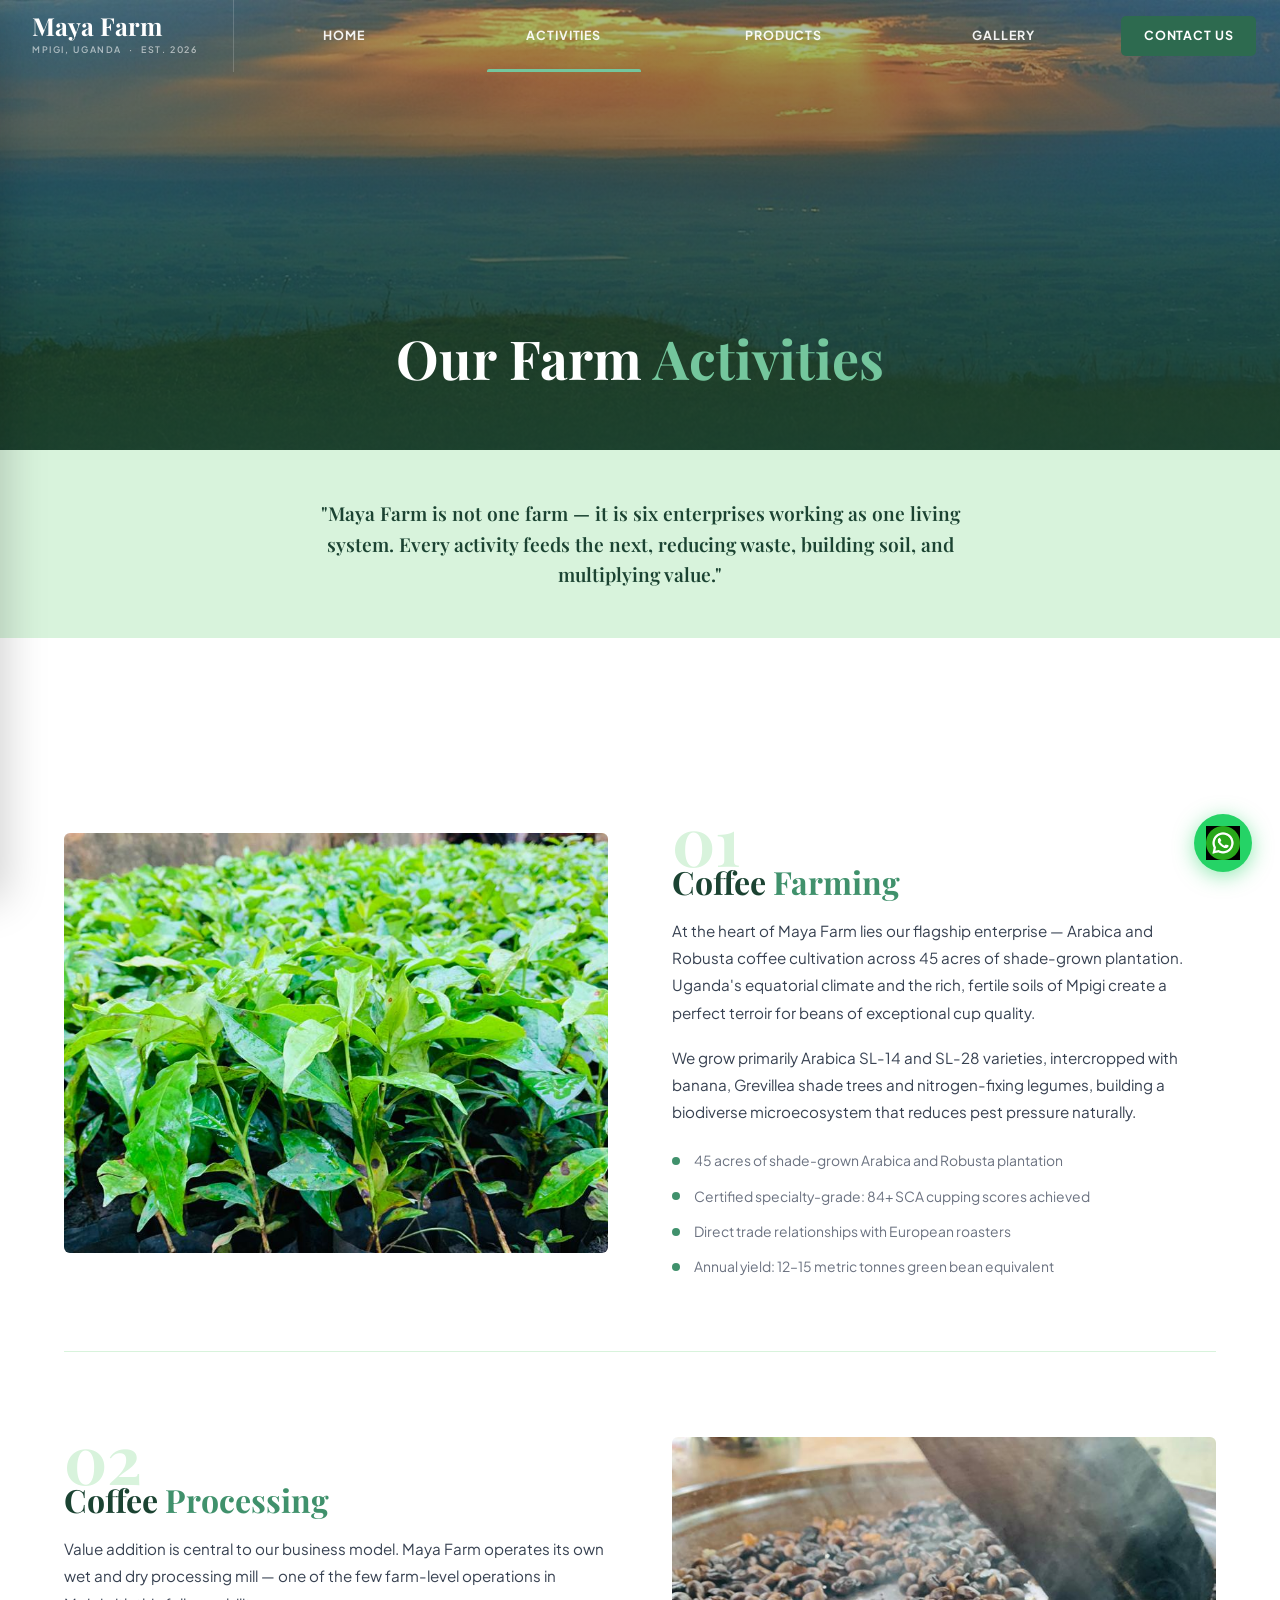
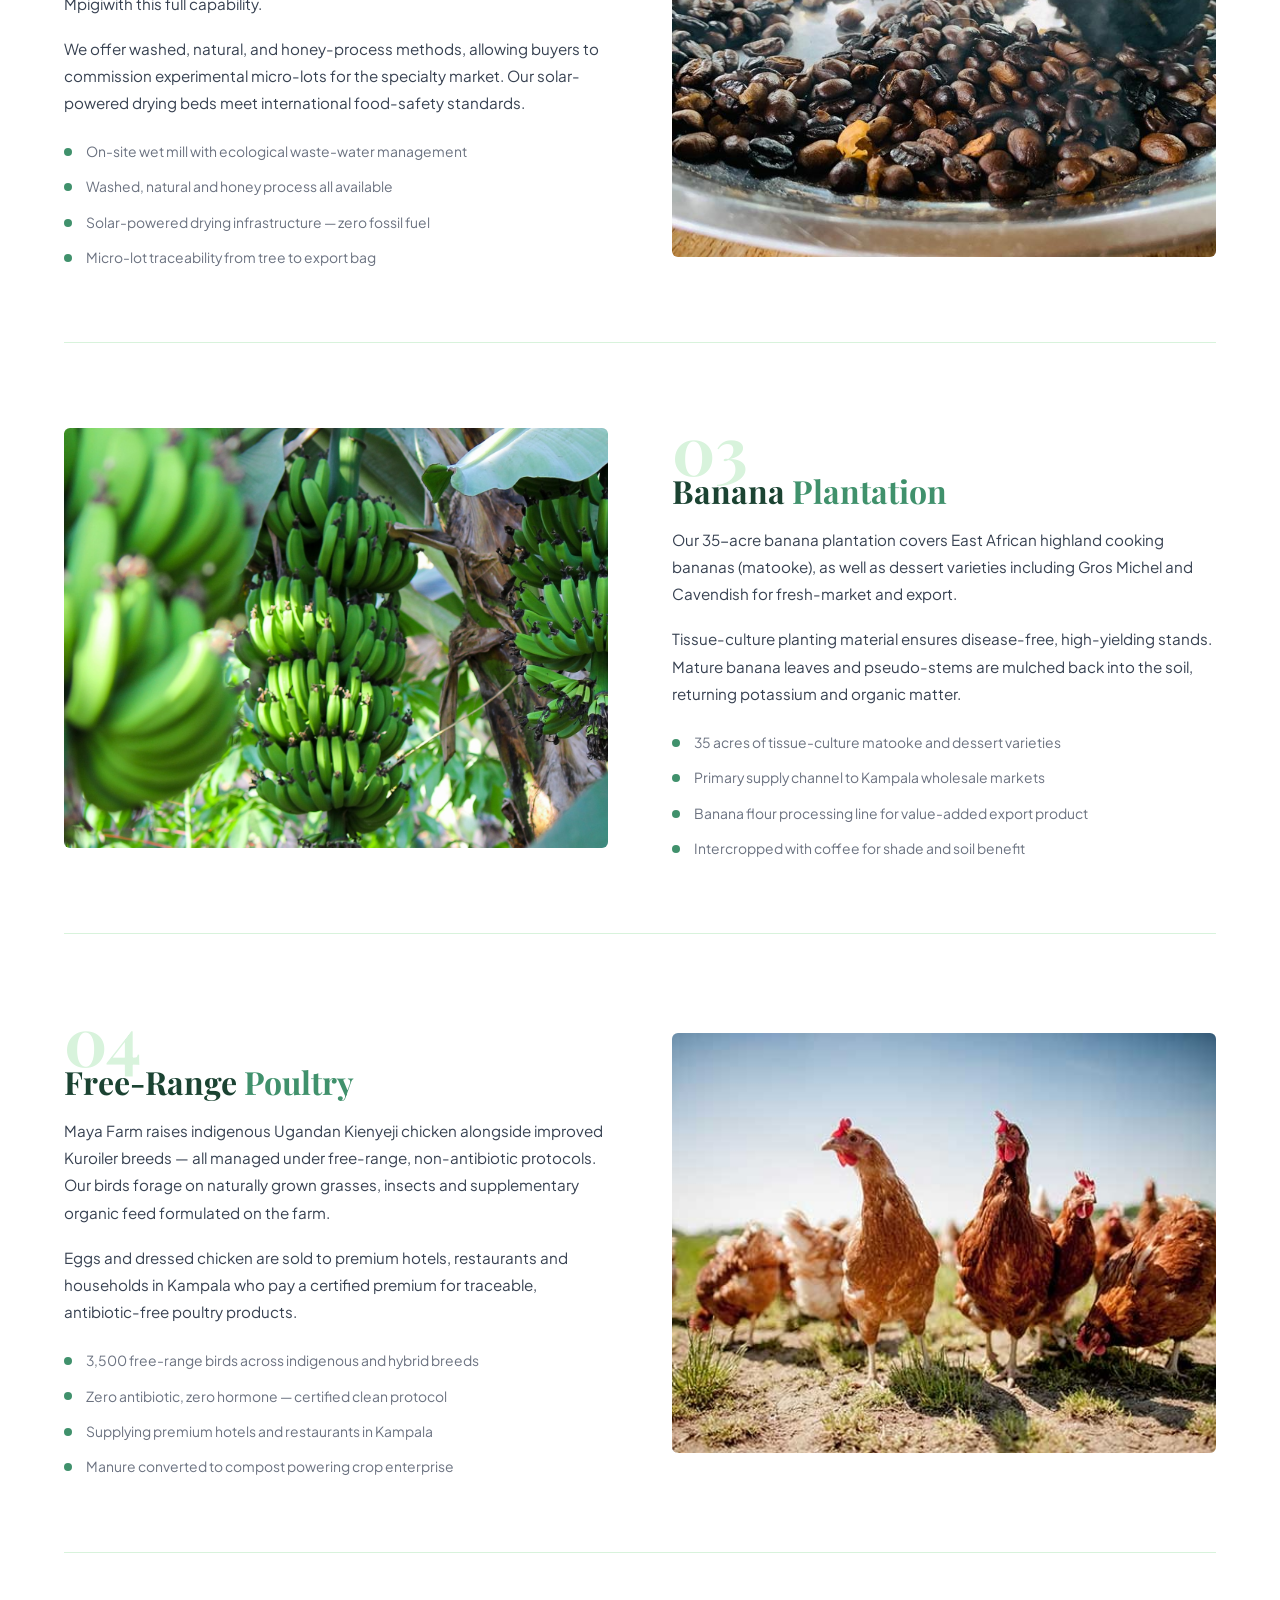
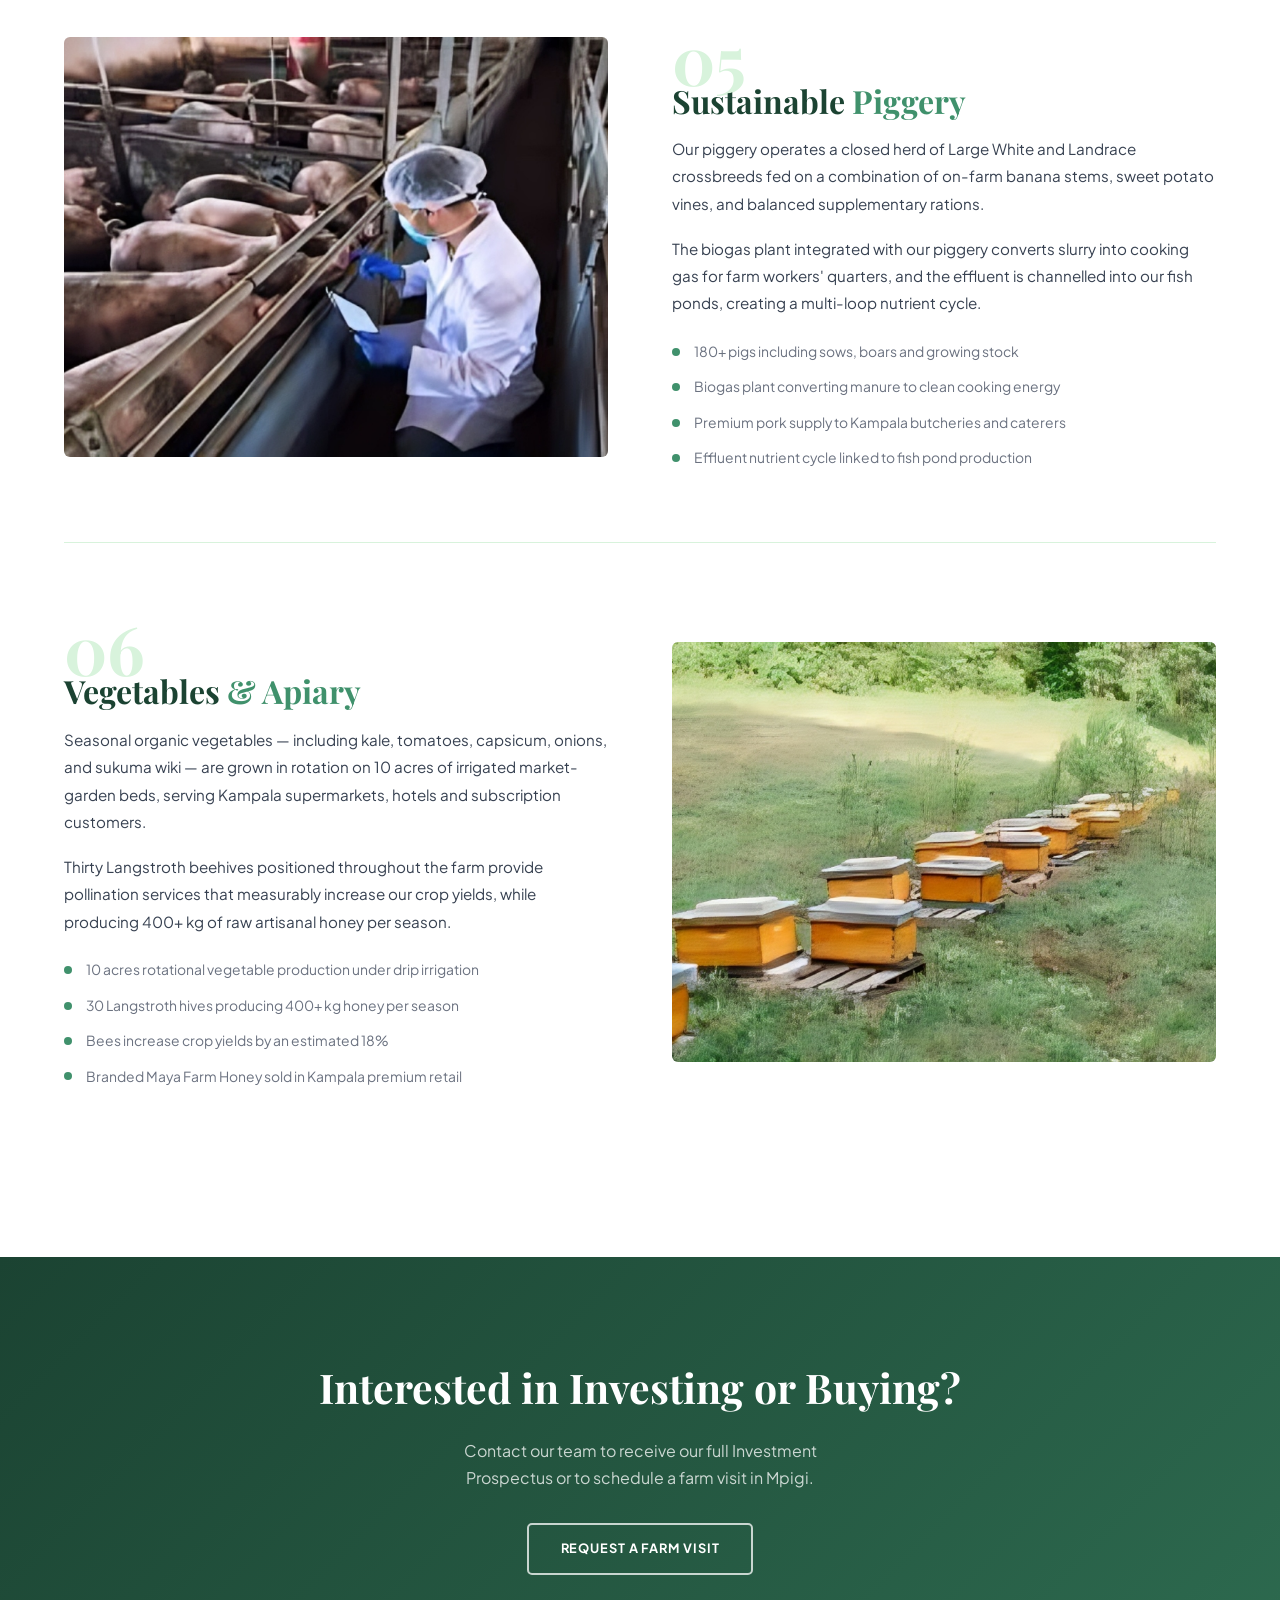
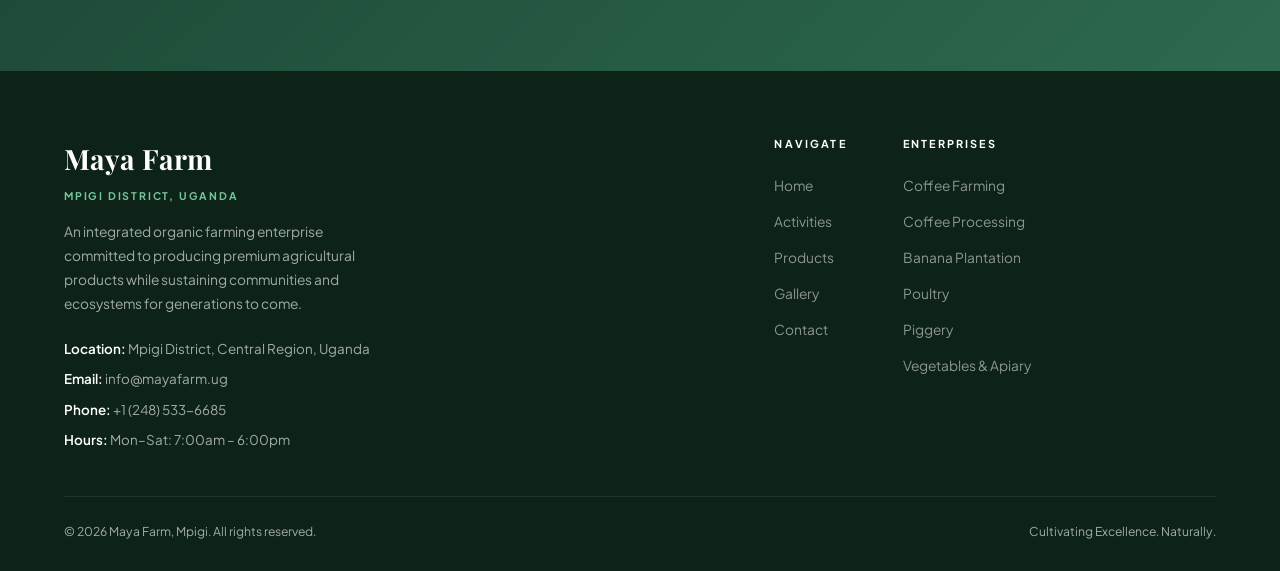
==== commit 91e53db0: "Add files via upload" ====
--- a/activities.html
+++ b/activities.html
@@ -35,7 +35,7 @@
 </div>
 
 <header class="page-header">
-  <div class="page-header-bg" style="background-image:url('https://images.unsplash.com/photo-1500382017468-9049fed747ef?w=1800&q=80');"></div>
+  <div class="page-header-bg" style="background-image:url('images/maya2.JPG');"></div>
   <div class="container page-header-content">
     <h1>Our Farm <span>Activities</span></h1>
   </div>
@@ -60,7 +60,7 @@
       <div class="activity-info fade-in-right">
         <div class="activity-number">01</div>
         <h2>Coffee <span>Farming</span></h2>
-        <p>At the heart of Maya Farm lies our flagship enterprise — Arabica and Robusta coffee cultivation across 45 acres of shade-grown plantation. Uganda's equatorial climate and the rich red-clay soils of Mpigi create a perfect terroir for beans of exceptional cup quality.</p>
+        <p>At the heart of Maya Farm lies our flagship enterprise — Arabica and Robusta coffee cultivation across 45 acres of shade-grown plantation. Uganda's equatorial climate and the rich, fertile soils of Mpigi create a perfect terroir for beans of exceptional cup quality.</p>
         <p>We grow primarily Arabica SL-14 and SL-28 varieties, intercropped with banana, Grevillea shade trees and nitrogen-fixing legumes, building a biodiverse microecosystem that reduces pest pressure naturally.</p>
         <div class="activity-highlights">
           <div class="highlight-row"><div class="highlight-dot"></div><p>45 acres of shade-grown Arabica and Robusta plantation</p></div>
@@ -93,7 +93,7 @@
     <!-- 03 Banana -->
     <div class="activity-section" id="banana">
       <div class="activity-img fade-in-left">
-        <img src="images/BananaPlantationinAfrica.png" alt="Banana plantation" loading="lazy"/>
+        <img src="images/banaga.jpeg" alt="Banana plantation" loading="lazy"/>
       </div>
       <div class="activity-info fade-in-right">
         <div class="activity-number">03</div>
@@ -112,7 +112,7 @@
     <!-- 04 Poultry -->
     <div class="activity-section reverse" id="livestock">
       <div class="activity-img fade-in-right">
-        <img src="images/poutry.png" alt="Poultry" loading="lazy"/>
+        <img src="images/chicken2.jpeg" alt="Poultry" loading="lazy"/>
       </div>
       <div class="activity-info fade-in-left">
         <div class="activity-number">04</div>
@@ -187,7 +187,7 @@
         <div class="footer-contact-info">
           <span><strong>Location:</strong> Mpigi District, Central Region, Uganda</span>
           <span><strong>Email:</strong> info@mayafarm.ug</span>
-          <span><strong>Phone:</strong> +256 700 000 000</span>
+          <span><strong>Phone:</strong> +1 (248) 533-6685</span>
           <span><strong>Hours:</strong> Mon–Sat: 7:00am – 6:00pm</span>
         </div>
       </div>
@@ -224,5 +224,7 @@
 
 <div class="mobile-nav-overlay" id="mobileNavOverlay"></div>
 <script src="js/main.js"></script>
+<!-- WHATSAPP FLOAT -->
+<a href="https://wa.me/12485336685?text=Hello%20Maya%20Farm%2C%20I%20am%20interested%20in%20your%20farm." target="_blank" style="position:fixed;bottom:28px;right:28px;width:58px;height:58px;background:#25D366;border-radius:50%;display:flex;align-items:center;justify-content:center;box-shadow:0 4px 20px rgba(37,211,102,.5);z-index:9999;text-decoration:none;font-size:28px;transition:transform .3s;" onmouseover="this.style.transform='scale(1.12)'" onmouseout="this.style.transform='scale(1)'" title="Chat on WhatsApp"><img src="images/whatsapp.png" alt="WhatsApp" style="width:34px;height:34px;object-fit:contain;"></a>
 </body>
 </html>
